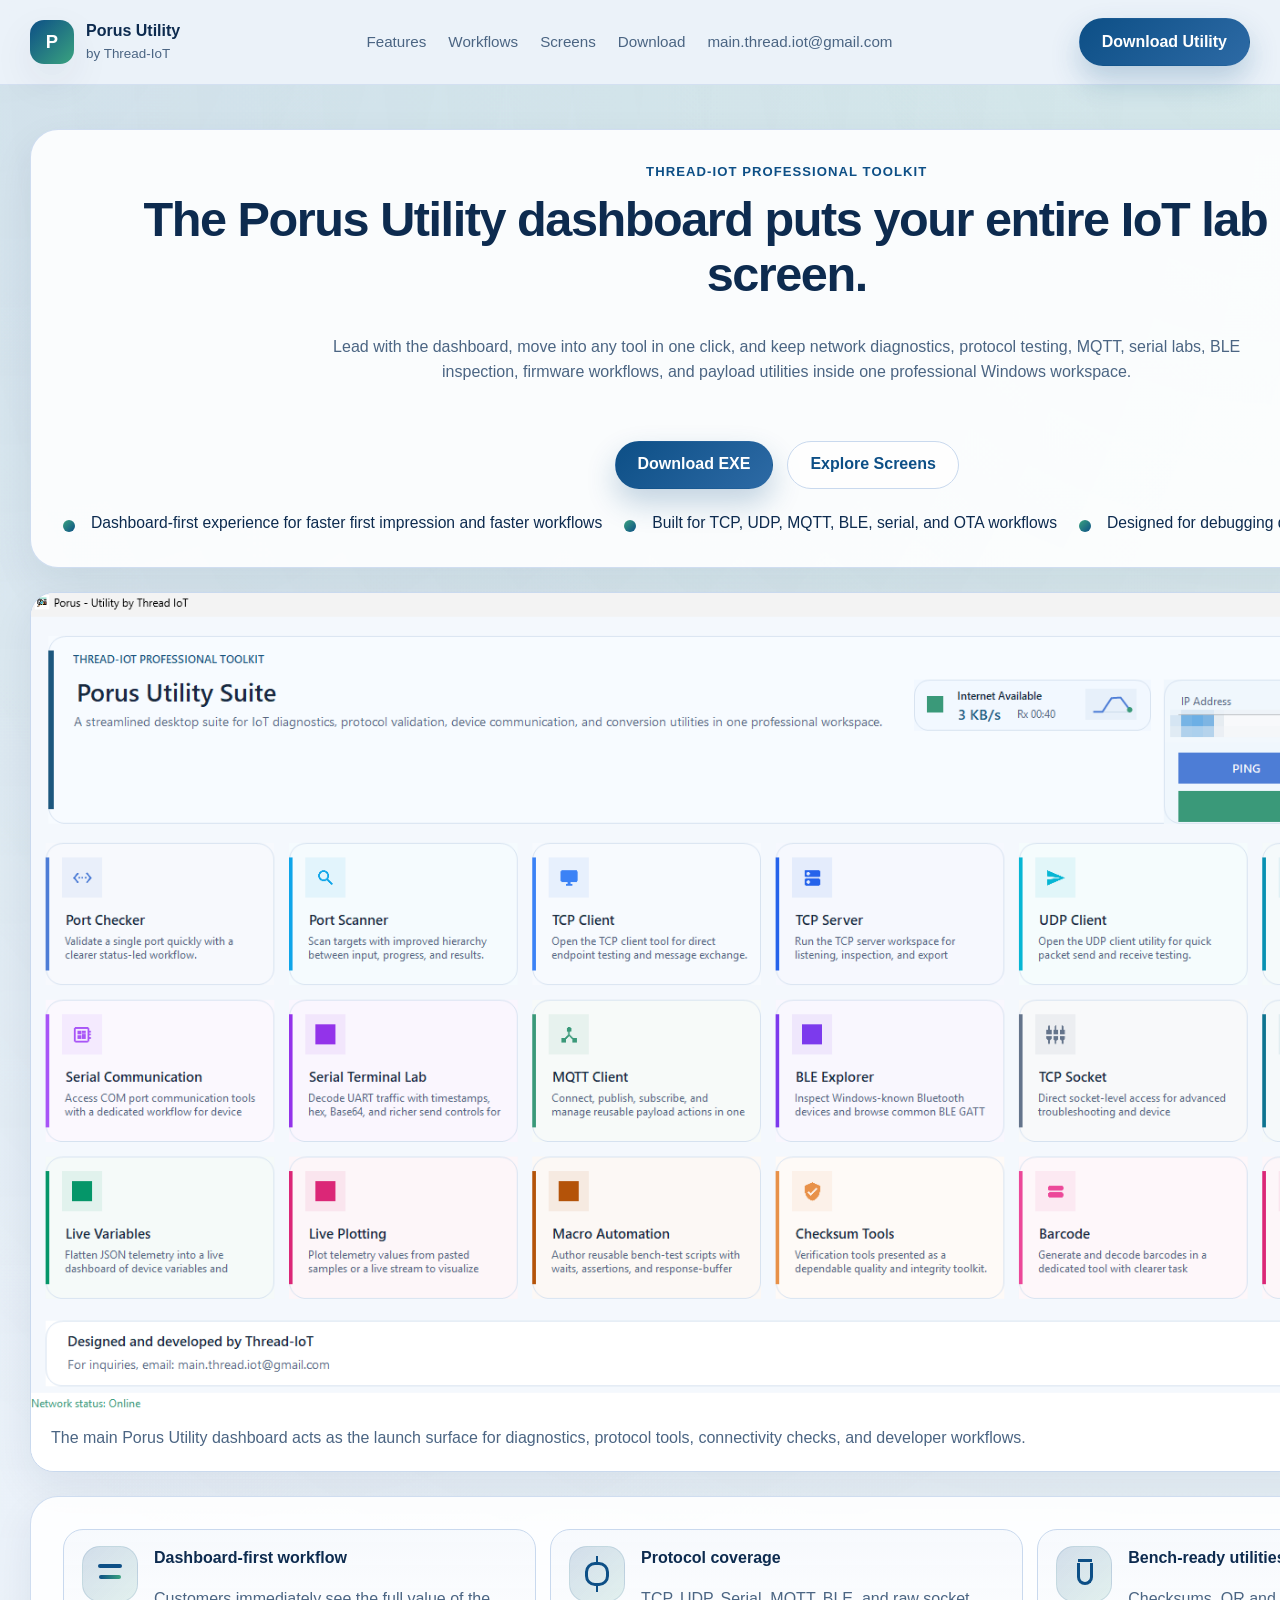
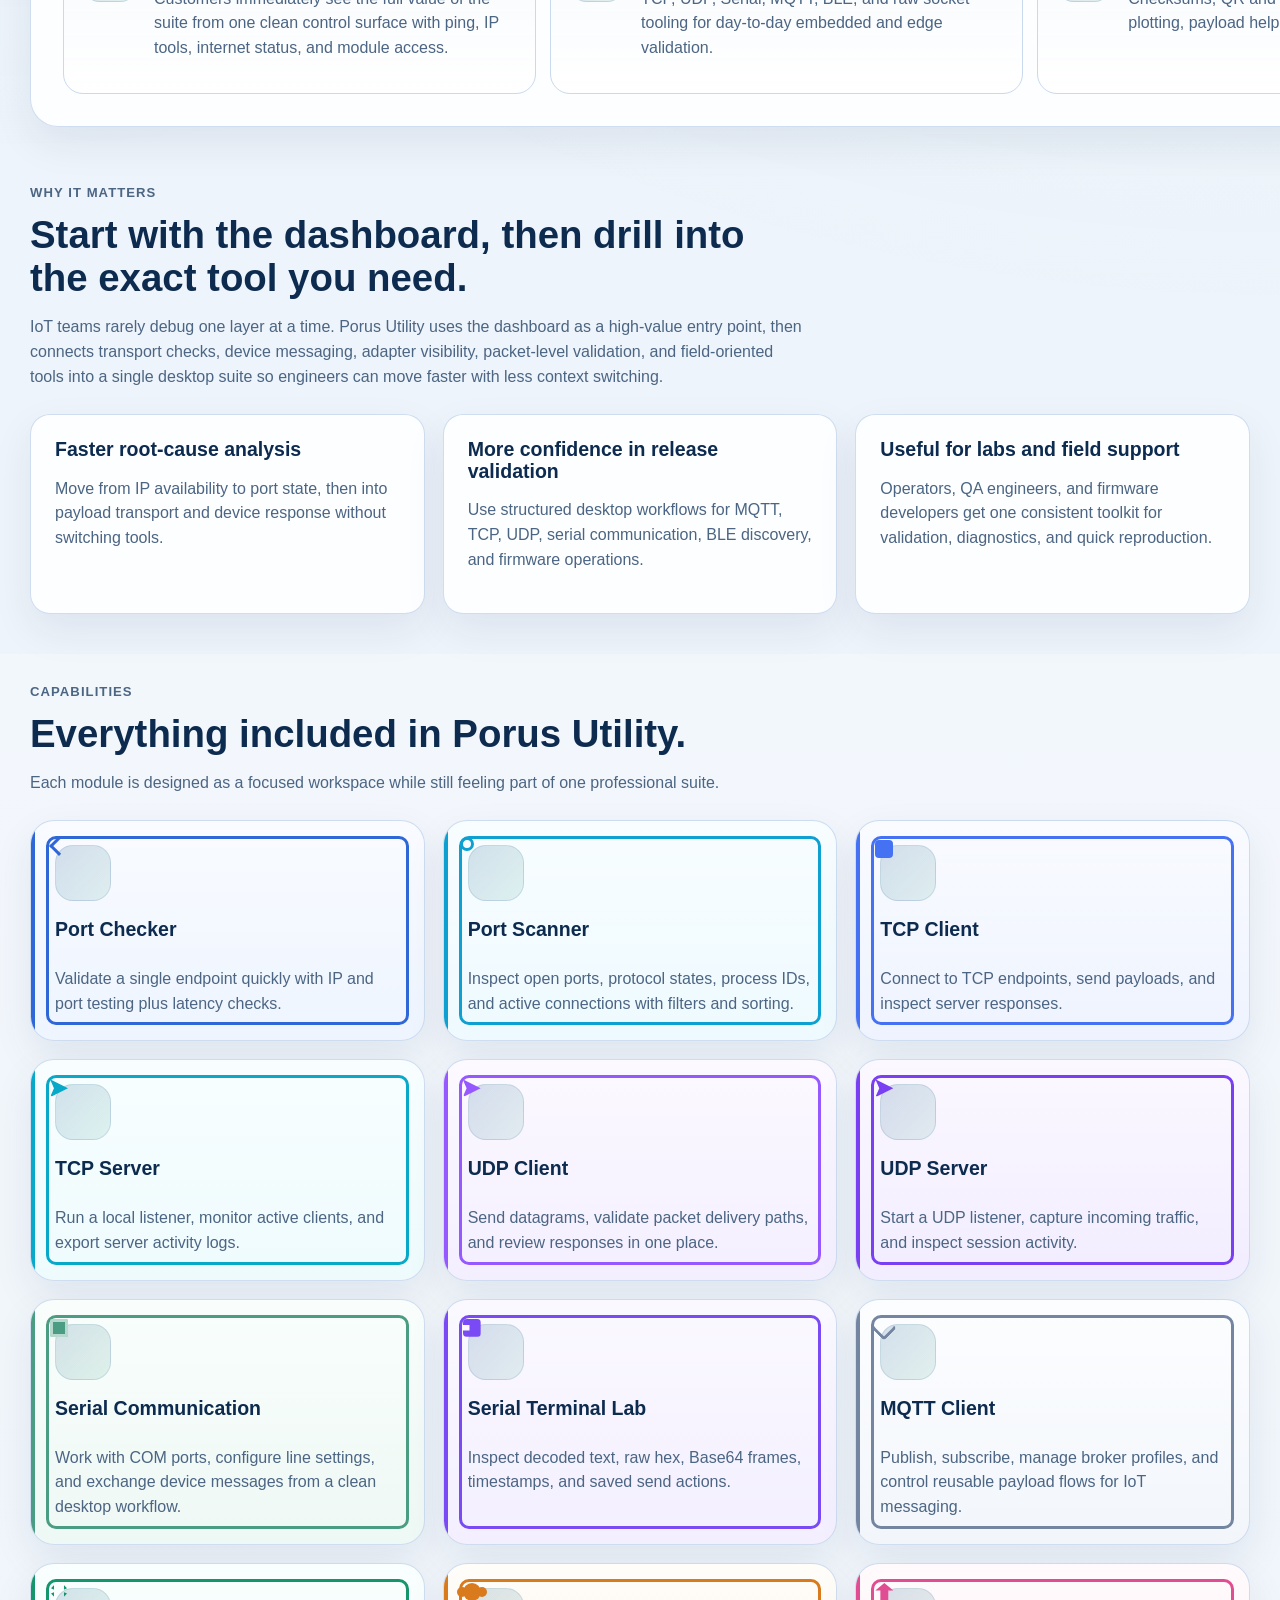
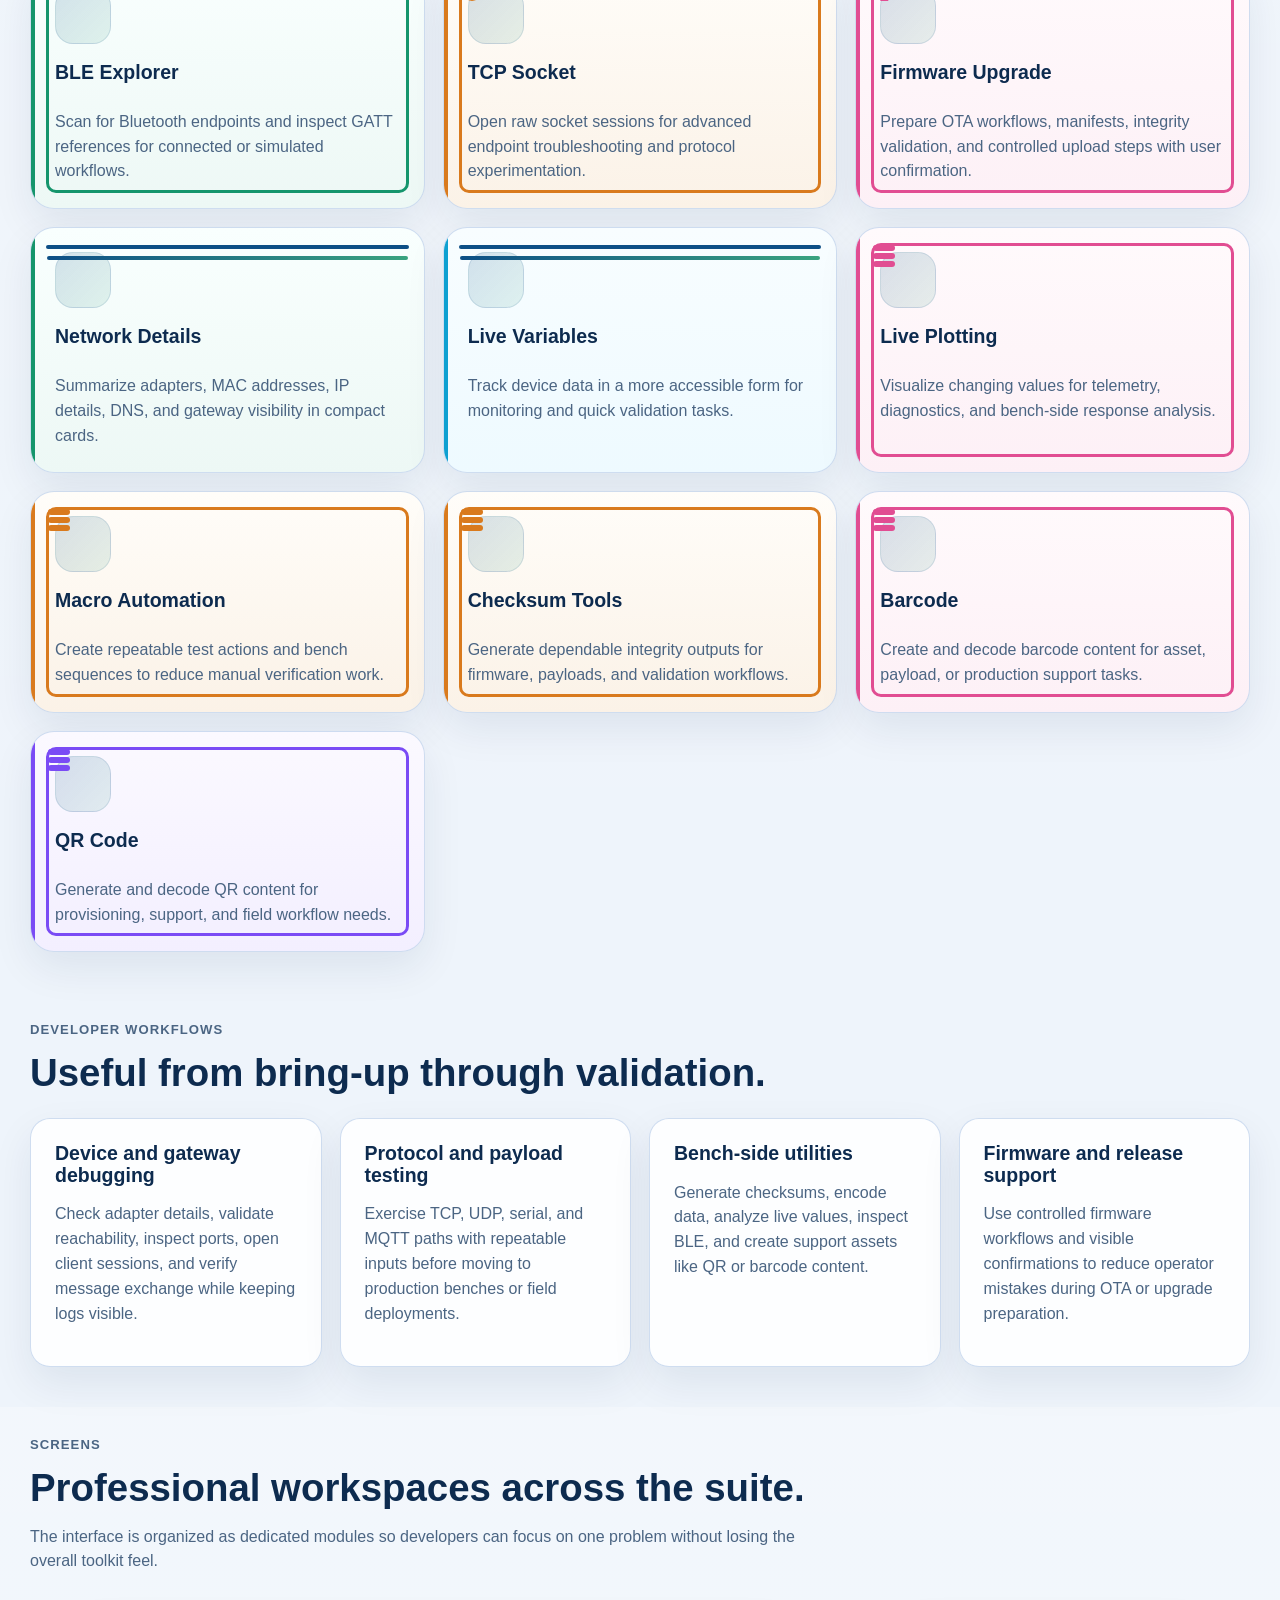
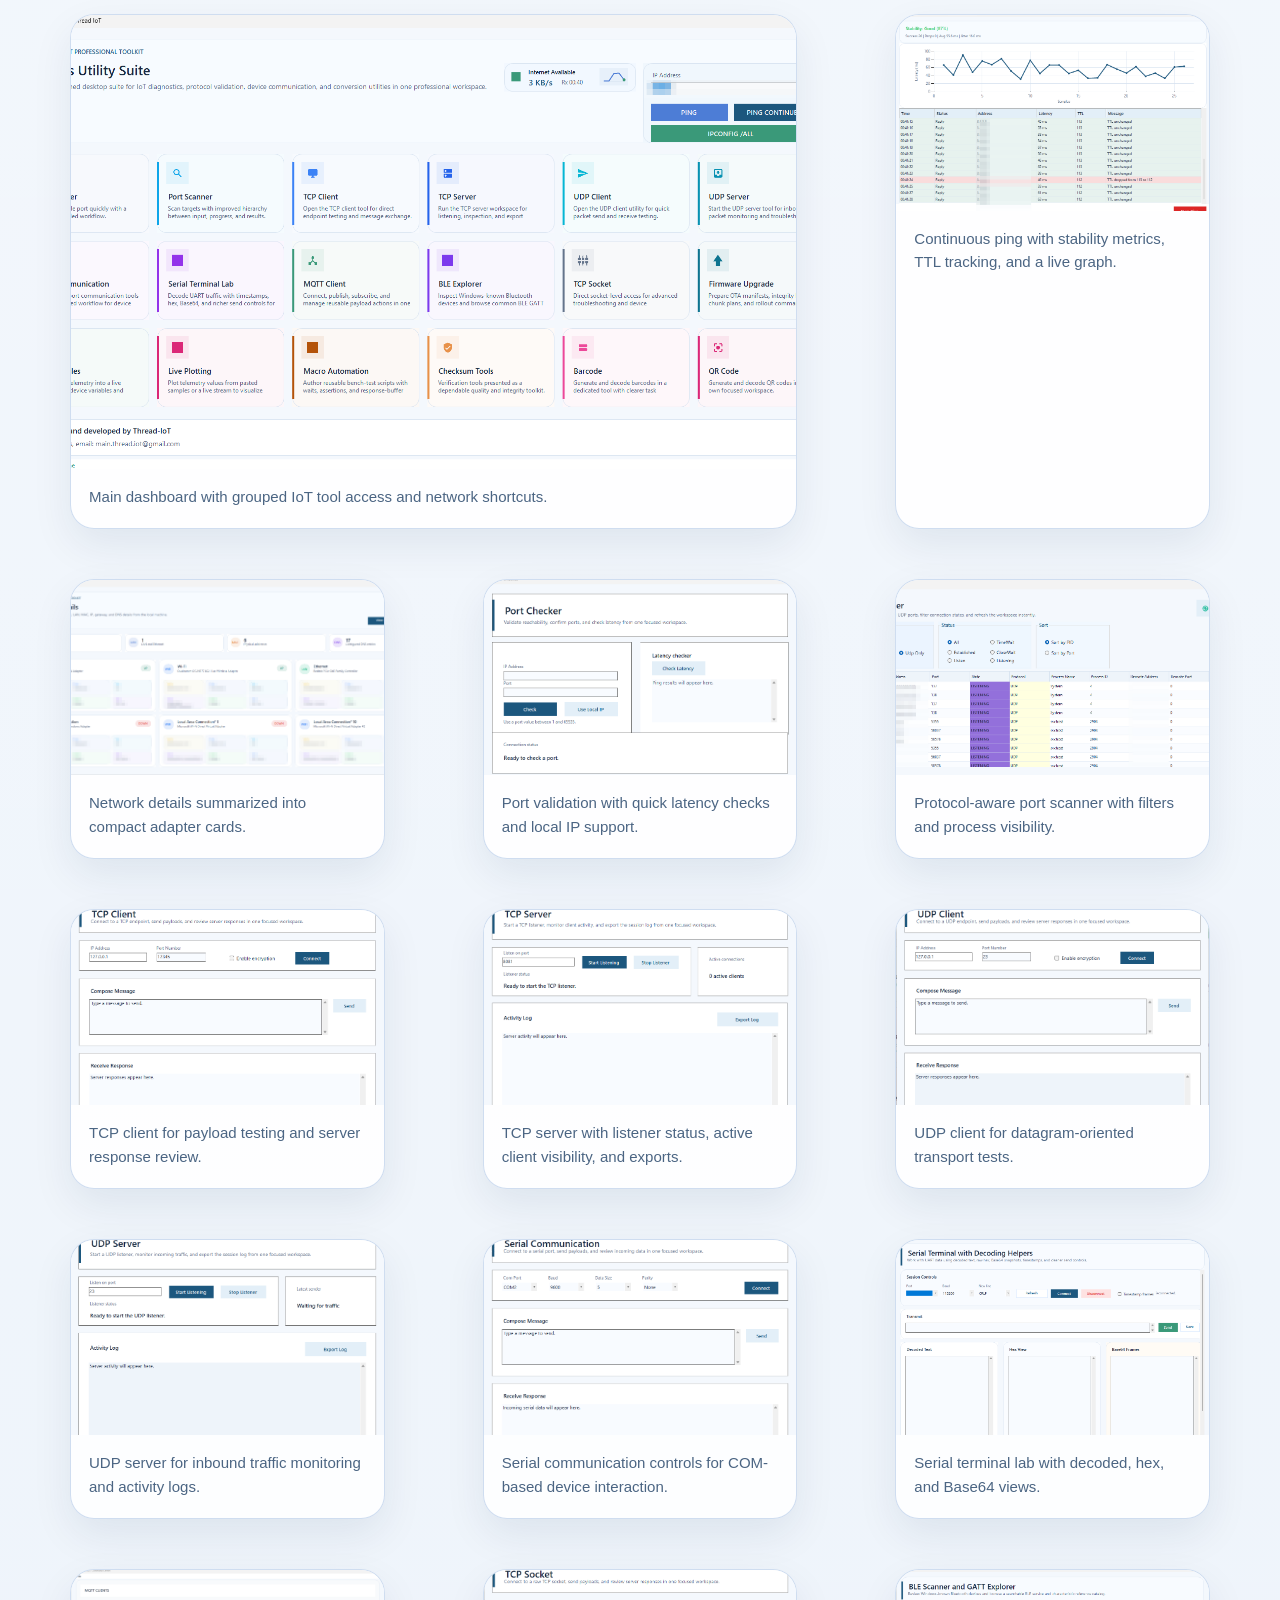
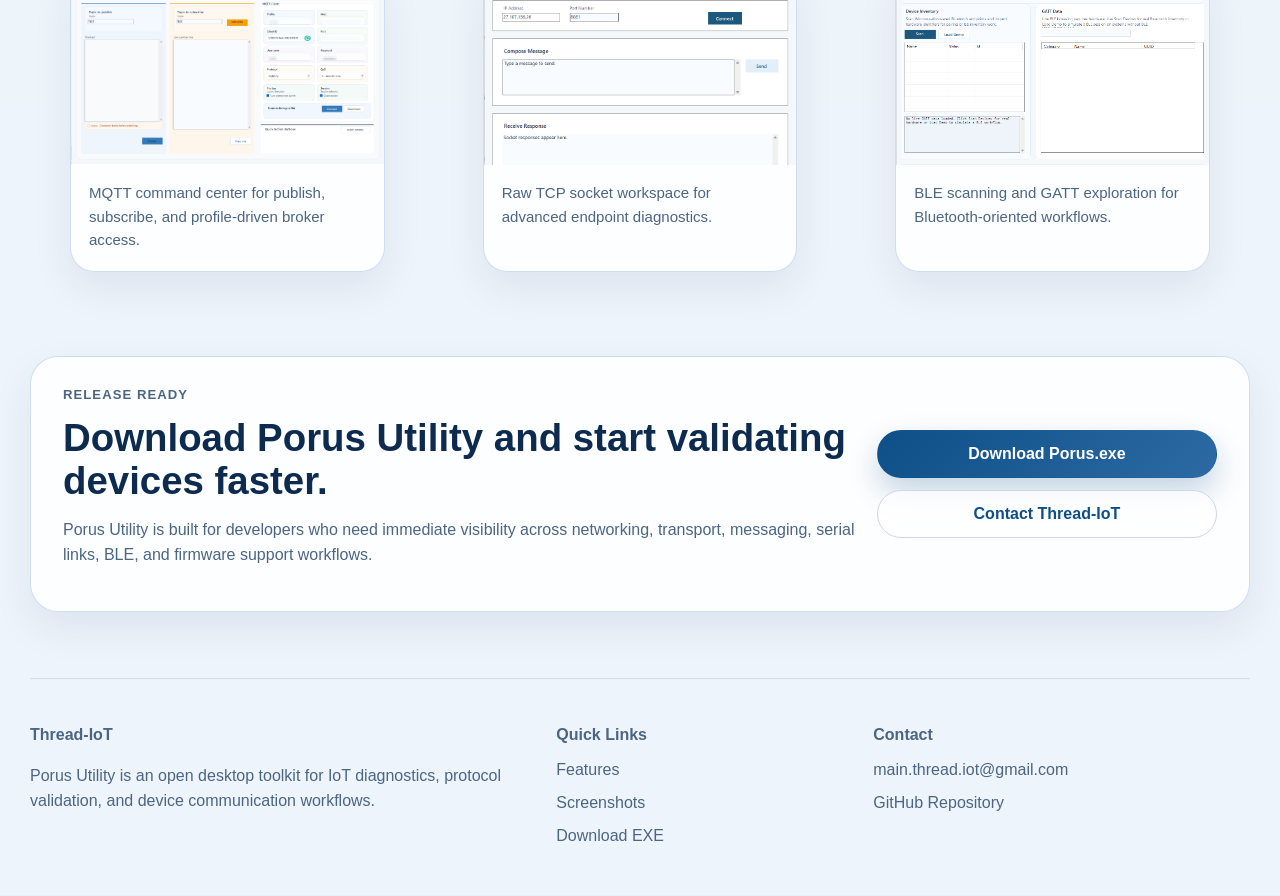
==== index.html @ e5643a2a "Add files via upload" ====
<!DOCTYPE html>
<html lang="en">
<head>
  <meta charset="utf-8">
  <meta name="viewport" content="width=device-width, initial-scale=1">
  <title>Porus Utility | Thread-IoT IoT Diagnostics and Protocol Toolkit</title>
  <meta name="description" content="Porus Utility by Thread-IoT is a Windows desktop toolkit for IoT developers with port scanning, TCP and UDP tools, MQTT workflows, BLE exploration, serial diagnostics, network analysis, firmware upgrade support, live plotting, checksum tools, barcode, and QR utilities.">
  <meta name="keywords" content="Porus Utility, Porus, Thread-IoT, IoT developer tools, MQTT client, port scanner, TCP client, UDP client, serial communication, BLE explorer, firmware upgrade utility, network diagnostics">
  <meta name="author" content="Thread-IoT">
  <meta name="robots" content="index, follow, max-image-preview:large">
  <meta name="theme-color" content="#0b2d52">
  <meta property="og:type" content="website">
  <meta property="og:title" content="Porus Utility by Thread-IoT">
  <meta property="og:description" content="A professional Windows toolkit for IoT diagnostics, protocol testing, MQTT, serial, BLE, networking, firmware workflows, and data utilities.">
  <meta property="og:url" content="https://mainthreadiot.github.io/porus/">
  <link rel="canonical" href="https://mainthreadiot.github.io/porus/">
  <meta property="og:image" content="https://mainthreadiot.github.io/porus/assets/screenshots/dashboard.png">
  <meta property="og:image:alt" content="Porus Utility dashboard screenshot">
  <meta name="twitter:card" content="summary_large_image">
  <meta name="twitter:title" content="Porus Utility by Thread-IoT">
  <meta name="twitter:description" content="One Windows utility suite for network diagnostics, port validation, serial testing, BLE, MQTT, OTA workflows, and developer tooling.">
  <meta name="twitter:image" content="https://mainthreadiot.github.io/porus/assets/screenshots/dashboard.png">
  <link rel="icon" href="./assets/favicon.svg" type="image/svg+xml">
  <link rel="manifest" href="./site.webmanifest">
  <link rel="stylesheet" href="./styles.css">
  <script type="application/ld+json">
  {
    "@context": "https://schema.org",
    "@type": "SoftwareApplication",
    "name": "Porus Utility",
    "applicationCategory": "DeveloperApplication",
    "operatingSystem": "Windows",
    "description": "Porus Utility by Thread-IoT is a desktop toolkit for IoT developers covering network diagnostics, TCP and UDP testing, MQTT workflows, BLE exploration, serial communication, firmware upgrade support, and device data utilities.",
    "creator": {
      "@type": "Organization",
      "name": "Thread-IoT",
      "url": "https://mainthreadiot.github.io/porus/"
    },
    "downloadUrl": "https://mainthreadiot.github.io/porus/downloads/Porus.exe",
    "softwareVersion": "1.0.0",
    "offers": {
      "@type": "Offer",
      "price": "0",
      "priceCurrency": "USD"
    }
  }
  </script>
</head>
<body>
  <header class="site-header">
    <div class="container nav">
      <a class="brand" href="#top" aria-label="Porus Utility home">
        <span class="brand-mark">P</span>
        <span>
          <strong>Porus Utility</strong>
          <small>by Thread-IoT</small>
        </span>
      </a>
      <nav class="nav-links" aria-label="Primary">
        <a href="#features">Features</a>
        <a href="#workflows">Workflows</a>
        <a href="#screens">Screens</a>
        <a href="#download">Download</a>
        <a href="mailto:main.thread.iot@gmail.com">main.thread.iot@gmail.com</a>
      </nav>
      <a class="button button-primary" id="download" href="./downloads/Porus.exe" download>Download Utility</a>
    </div>
  </header>

  <main id="top">
    <section class="hero">
      <div class="container hero-stack">
        <div class="hero-copy">
          <p class="eyebrow">Thread-IoT Professional Toolkit</p>
          <h1 class="hero-title-full">The Porus Utility dashboard puts your entire IoT lab on one screen.</h1>
          <div class="hero-copy-grid">
            <div class="hero-copy-main">
              <p class="hero-text">Lead with the dashboard, move into any tool in one click, and keep network diagnostics, protocol testing, MQTT, serial labs, BLE inspection, firmware workflows, and payload utilities inside one professional Windows workspace.</p>
            </div>
            <div class="hero-copy-side">
            <div class="hero-actions">
                <a class="button button-primary" href="./downloads/Porus.exe" download>Download EXE</a>
                <a class="button button-secondary" href="#screens">Explore Screens</a>
              </div>
            </div>
          </div>
          <ul class="hero-points">
            <li>Dashboard-first experience for faster first impression and faster workflows</li>
            <li>Built for TCP, UDP, MQTT, BLE, serial, and OTA workflows</li>
            <li>Designed for debugging devices, gateways, and local labs</li>
          </ul>
        </div>
        <figure class="hero-shot hero-shot-full">
          <img src="./assets/screenshots/dashboard.png" alt="Porus Utility dashboard showing IoT diagnostics cards">
          <figcaption>The main Porus Utility dashboard acts as the launch surface for diagnostics, protocol tools, connectivity checks, and developer workflows.</figcaption>
        </figure>
        <div class="hero-panel hero-metrics">
          <div class="metric-card">
            <span class="metric-icon icon-network" aria-hidden="true"></span>
            <div>
              <strong>Dashboard-first workflow</strong>
              <p>Customers immediately see the full value of the suite from one clean control surface with ping, IP tools, internet status, and module access.</p>
            </div>
          </div>
          <div class="metric-card">
            <span class="metric-icon icon-chip" aria-hidden="true"></span>
            <div>
              <strong>Protocol coverage</strong>
              <p>TCP, UDP, Serial, MQTT, BLE, and raw socket tooling for day-to-day embedded and edge validation.</p>
            </div>
          </div>
          <div class="metric-card">
            <span class="metric-icon icon-lab" aria-hidden="true"></span>
            <div>
              <strong>Bench-ready utilities</strong>
              <p>Checksums, QR and barcode generation, live plotting, payload helpers, and macro automation.</p>
            </div>
          </div>
        </div>
      </div>
    </section>

    <section class="section">
      <div class="container">
        <div class="section-heading">
          <p class="eyebrow">Why It Matters</p>
          <h2>Start with the dashboard, then drill into the exact tool you need.</h2>
          <p>IoT teams rarely debug one layer at a time. Porus Utility uses the dashboard as a high-value entry point, then connects transport checks, device messaging, adapter visibility, packet-level validation, and field-oriented tools into a single desktop suite so engineers can move faster with less context switching.</p>
        </div>
        <div class="value-grid">
          <article class="value-card">
            <h3>Faster root-cause analysis</h3>
            <p>Move from IP availability to port state, then into payload transport and device response without switching tools.</p>
          </article>
          <article class="value-card">
            <h3>More confidence in release validation</h3>
            <p>Use structured desktop workflows for MQTT, TCP, UDP, serial communication, BLE discovery, and firmware operations.</p>
          </article>
          <article class="value-card">
            <h3>Useful for labs and field support</h3>
            <p>Operators, QA engineers, and firmware developers get one consistent toolkit for validation, diagnostics, and quick reproduction.</p>
          </article>
        </div>
      </div>
    </section>

    <section class="section section-tinted" id="features">
      <div class="container">
        <div class="section-heading">
          <p class="eyebrow">Capabilities</p>
          <h2>Everything included in Porus Utility.</h2>
          <p>Each module is designed as a focused workspace while still feeling part of one professional suite.</p>
        </div>
        <div class="feature-grid">
          <article class="feature-card accent-blue">
            <span class="feature-icon icon-port"></span>
            <h3>Port Checker</h3>
            <p>Validate a single endpoint quickly with IP and port testing plus latency checks.</p>
          </article>
          <article class="feature-card accent-cyan">
            <span class="feature-icon icon-search"></span>
            <h3>Port Scanner</h3>
            <p>Inspect open ports, protocol states, process IDs, and active connections with filters and sorting.</p>
          </article>
          <article class="feature-card accent-indigo">
            <span class="feature-icon icon-tcp"></span>
            <h3>TCP Client</h3>
            <p>Connect to TCP endpoints, send payloads, and inspect server responses.</p>
          </article>
          <article class="feature-card accent-teal">
            <span class="feature-icon icon-udp"></span>
            <h3>TCP Server</h3>
            <p>Run a local listener, monitor active clients, and export server activity logs.</p>
          </article>
          <article class="feature-card accent-violet">
            <span class="feature-icon icon-udp"></span>
            <h3>UDP Client</h3>
            <p>Send datagrams, validate packet delivery paths, and review responses in one place.</p>
          </article>
          <article class="feature-card accent-purple">
            <span class="feature-icon icon-udp"></span>
            <h3>UDP Server</h3>
            <p>Start a UDP listener, capture incoming traffic, and inspect session activity.</p>
          </article>
          <article class="feature-card accent-green">
            <span class="feature-icon icon-serial"></span>
            <h3>Serial Communication</h3>
            <p>Work with COM ports, configure line settings, and exchange device messages from a clean desktop workflow.</p>
          </article>
          <article class="feature-card accent-lilac">
            <span class="feature-icon icon-terminal"></span>
            <h3>Serial Terminal Lab</h3>
            <p>Inspect decoded text, raw hex, Base64 frames, timestamps, and saved send actions.</p>
          </article>
          <article class="feature-card accent-slate">
            <span class="feature-icon icon-mqtt"></span>
            <h3>MQTT Client</h3>
            <p>Publish, subscribe, manage broker profiles, and control reusable payload flows for IoT messaging.</p>
          </article>
          <article class="feature-card accent-ocean">
            <span class="feature-icon icon-ble"></span>
            <h3>BLE Explorer</h3>
            <p>Scan for Bluetooth endpoints and inspect GATT references for connected or simulated workflows.</p>
          </article>
          <article class="feature-card accent-amber">
            <span class="feature-icon icon-socket"></span>
            <h3>TCP Socket</h3>
            <p>Open raw socket sessions for advanced endpoint troubleshooting and protocol experimentation.</p>
          </article>
          <article class="feature-card accent-rose">
            <span class="feature-icon icon-firmware"></span>
            <h3>Firmware Upgrade</h3>
            <p>Prepare OTA workflows, manifests, integrity validation, and controlled upload steps with user confirmation.</p>
          </article>
          <article class="feature-card accent-ocean">
            <span class="feature-icon icon-network"></span>
            <h3>Network Details</h3>
            <p>Summarize adapters, MAC addresses, IP details, DNS, and gateway visibility in compact cards.</p>
          </article>
          <article class="feature-card accent-cyan">
            <span class="feature-icon icon-network"></span>
            <h3>Live Variables</h3>
            <p>Track device data in a more accessible form for monitoring and quick validation tasks.</p>
          </article>
          <article class="feature-card accent-rose">
            <span class="feature-icon icon-tools"></span>
            <h3>Live Plotting</h3>
            <p>Visualize changing values for telemetry, diagnostics, and bench-side response analysis.</p>
          </article>
          <article class="feature-card accent-amber">
            <span class="feature-icon icon-tools"></span>
            <h3>Macro Automation</h3>
            <p>Create repeatable test actions and bench sequences to reduce manual verification work.</p>
          </article>
          <article class="feature-card accent-amber">
            <span class="feature-icon icon-tools"></span>
            <h3>Checksum Tools</h3>
            <p>Generate dependable integrity outputs for firmware, payloads, and validation workflows.</p>
          </article>
          <article class="feature-card accent-rose">
            <span class="feature-icon icon-tools"></span>
            <h3>Barcode</h3>
            <p>Create and decode barcode content for asset, payload, or production support tasks.</p>
          </article>
          <article class="feature-card accent-lilac">
            <span class="feature-icon icon-tools"></span>
            <h3>QR Code</h3>
            <p>Generate and decode QR content for provisioning, support, and field workflow needs.</p>
          </article>
        </div>
      </div>
    </section>

    <section class="section" id="workflows">
      <div class="container">
        <div class="section-heading">
          <p class="eyebrow">Developer Workflows</p>
          <h2>Useful from bring-up through validation.</h2>
        </div>
        <div class="workflow-grid">
          <article class="workflow-card">
            <h3>Device and gateway debugging</h3>
            <p>Check adapter details, validate reachability, inspect ports, open client sessions, and verify message exchange while keeping logs visible.</p>
          </article>
          <article class="workflow-card">
            <h3>Protocol and payload testing</h3>
            <p>Exercise TCP, UDP, serial, and MQTT paths with repeatable inputs before moving to production benches or field deployments.</p>
          </article>
          <article class="workflow-card">
            <h3>Bench-side utilities</h3>
            <p>Generate checksums, encode data, analyze live values, inspect BLE, and create support assets like QR or barcode content.</p>
          </article>
          <article class="workflow-card">
            <h3>Firmware and release support</h3>
            <p>Use controlled firmware workflows and visible confirmations to reduce operator mistakes during OTA or upgrade preparation.</p>
          </article>
        </div>
      </div>
    </section>

    <section class="section section-tinted" id="screens">
      <div class="container">
        <div class="section-heading">
          <p class="eyebrow">Screens</p>
          <h2>Professional workspaces across the suite.</h2>
          <p>The interface is organized as dedicated modules so developers can focus on one problem without losing the overall toolkit feel.</p>
        </div>
        <div class="gallery-grid">
          <figure class="gallery-card gallery-card-wide">
            <img src="./assets/screenshots/dashboard.png" alt="Porus Utility main dashboard">
            <figcaption>Main dashboard with grouped IoT tool access and network shortcuts.</figcaption>
          </figure>
          <figure class="gallery-card">
            <img src="./assets/screenshots/continuous-ping.png" alt="Continuous ping window with stability graph">
            <figcaption>Continuous ping with stability metrics, TTL tracking, and a live graph.</figcaption>
          </figure>
          <figure class="gallery-card">
            <img src="./assets/screenshots/network-details.png" alt="Network details cards with adapter info">
            <figcaption>Network details summarized into compact adapter cards.</figcaption>
          </figure>
          <figure class="gallery-card">
            <img src="./assets/screenshots/port-checker.png" alt="Port checker view">
            <figcaption>Port validation with quick latency checks and local IP support.</figcaption>
          </figure>
          <figure class="gallery-card">
            <img src="./assets/screenshots/port-scanner.png" alt="Port scanner list and filters">
            <figcaption>Protocol-aware port scanner with filters and process visibility.</figcaption>
          </figure>
          <figure class="gallery-card">
            <img src="./assets/screenshots/tcp-client.png" alt="TCP client workspace">
            <figcaption>TCP client for payload testing and server response review.</figcaption>
          </figure>
          <figure class="gallery-card">
            <img src="./assets/screenshots/tcp-server.png" alt="TCP server workspace">
            <figcaption>TCP server with listener status, active client visibility, and exports.</figcaption>
          </figure>
          <figure class="gallery-card">
            <img src="./assets/screenshots/udp-client.png" alt="UDP client workspace">
            <figcaption>UDP client for datagram-oriented transport tests.</figcaption>
          </figure>
          <figure class="gallery-card">
            <img src="./assets/screenshots/udp-server.png" alt="UDP server workspace">
            <figcaption>UDP server for inbound traffic monitoring and activity logs.</figcaption>
          </figure>
          <figure class="gallery-card">
            <img src="./assets/screenshots/serial-communication.png" alt="Serial communication workspace">
            <figcaption>Serial communication controls for COM-based device interaction.</figcaption>
          </figure>
          <figure class="gallery-card">
            <img src="./assets/screenshots/serial-terminal-lab.png" alt="Serial terminal lab">
            <figcaption>Serial terminal lab with decoded, hex, and Base64 views.</figcaption>
          </figure>
          <figure class="gallery-card">
            <img src="./assets/screenshots/mqtt-client.png" alt="MQTT client workspace">
            <figcaption>MQTT command center for publish, subscribe, and profile-driven broker access.</figcaption>
          </figure>
          <figure class="gallery-card">
            <img src="./assets/screenshots/tcp-socket.png" alt="TCP socket workspace">
            <figcaption>Raw TCP socket workspace for advanced endpoint diagnostics.</figcaption>
          </figure>
          <figure class="gallery-card">
            <img src="./assets/screenshots/ble-explorer.png" alt="BLE scanner and GATT explorer">
            <figcaption>BLE scanning and GATT exploration for Bluetooth-oriented workflows.</figcaption>
          </figure>
        </div>
      </div>
    </section>

    <section class="section">
      <div class="container cta-panel">
        <div>
          <p class="eyebrow">Release Ready</p>
          <h2>Download Porus Utility and start validating devices faster.</h2>
          <p>Porus Utility is built for developers who need immediate visibility across networking, transport, messaging, serial links, BLE, and firmware support workflows.</p>
        </div>
        <div class="cta-actions">
          <a class="button button-primary" href="./downloads/Porus.exe" download>Download Porus.exe</a>
          <a class="button button-secondary" href="mailto:main.thread.iot@gmail.com">Contact Thread-IoT</a>
        </div>
      </div>
    </section>
  </main>

  <footer class="site-footer">
    <div class="container footer-grid">
      <div>
        <p class="footer-brand">Thread-IoT</p>
        <p>Porus Utility is an open desktop toolkit for IoT diagnostics, protocol validation, and device communication workflows.</p>
      </div>
      <div>
        <p class="footer-title">Quick Links</p>
        <a href="#features">Features</a>
        <a href="#screens">Screenshots</a>
        <a href="./downloads/Porus.exe" download>Download EXE</a>
      </div>
      <div>
        <p class="footer-title">Contact</p>
        <a href="mailto:main.thread.iot@gmail.com">main.thread.iot@gmail.com</a>
        <a href="https://github.com/mainthreadiot/porus">GitHub Repository</a>
      </div>
    </div>
  </footer>
</body>
</html>
---- styles.css ----
:root {
  --bg: #eef4fb;
  --panel: #ffffff;
  --panel-soft: #f6f9fd;
  --line: #c9d9ee;
  --text: #0d2b4f;
  --muted: #4b6583;
  --primary: #0d4f86;
  --primary-dark: #0a3a63;
  --accent: #3aa37f;
  --shadow: 0 16px 40px rgba(13, 43, 79, 0.08);
  --radius-lg: 28px;
  --radius-md: 20px;
  --radius-sm: 14px;
  --container: 1220px;
}

* {
  box-sizing: border-box;
}

html {
  scroll-behavior: smooth;
}

body {
  margin: 0;
  font-family: "Segoe UI", "Trebuchet MS", Arial, sans-serif;
  color: var(--text);
  background:
    radial-gradient(circle at top right, rgba(58, 163, 127, 0.12), transparent 26%),
    radial-gradient(circle at top left, rgba(13, 79, 134, 0.10), transparent 24%),
    var(--bg);
  line-height: 1.55;
}

img {
  display: block;
  max-width: 100%;
}

a {
  color: inherit;
  text-decoration: none;
}

.container {
  width: min(calc(100% - 40px), var(--container));
  margin: 0 auto;
}

.site-header {
  position: sticky;
  top: 0;
  z-index: 20;
  backdrop-filter: blur(14px);
  background: rgba(238, 244, 251, 0.88);
  border-bottom: 1px solid rgba(201, 217, 238, 0.7);
}

.nav {
  display: flex;
  align-items: center;
  justify-content: space-between;
  gap: 20px;
  padding: 18px 0;
}

.brand {
  display: inline-flex;
  align-items: center;
  gap: 12px;
}

.brand strong,
.brand small {
  display: block;
}

.brand small {
  color: var(--muted);
  font-size: 0.84rem;
}

.brand-mark {
  width: 44px;
  height: 44px;
  display: grid;
  place-items: center;
  border-radius: 14px;
  color: #fff;
  font-size: 1.15rem;
  font-weight: 700;
  background: linear-gradient(135deg, #0d4f86, #3aa37f);
  box-shadow: var(--shadow);
}

.nav-links {
  display: flex;
  align-items: center;
  gap: 22px;
  color: var(--muted);
  font-size: 0.95rem;
}

.nav-links a:hover,
.nav-links a:focus-visible,
.site-footer a:hover,
.site-footer a:focus-visible {
  color: var(--primary);
}

.button {
  display: inline-flex;
  align-items: center;
  justify-content: center;
  min-height: 48px;
  padding: 0 22px;
  border-radius: 999px;
  border: 1px solid transparent;
  font-weight: 700;
  transition: transform 0.2s ease, box-shadow 0.2s ease, background 0.2s ease;
}

.button:hover,
.button:focus-visible {
  transform: translateY(-1px);
}

.button-primary {
  color: #fff;
  background: linear-gradient(135deg, var(--primary), #2d6aa5);
  box-shadow: 0 14px 30px rgba(13, 79, 134, 0.24);
}

.button-secondary {
  color: var(--primary);
  background: rgba(255, 255, 255, 0.76);
  border-color: var(--line);
}

.hero {
  padding: 44px 0 28px;
}

.hero-stack {
  display: grid;
  gap: 24px;
  max-width: 1500px;
  margin: 0 auto;
  justify-items: center;
}

.hero-stack > * {
  width: 100%;
}

.hero-copy,
.hero-panel,
.cta-panel,
.value-card,
.workflow-card,
.feature-card,
.gallery-card {
  background: rgba(255, 255, 255, 0.88);
  border: 1px solid rgba(201, 217, 238, 0.88);
  box-shadow: var(--shadow);
}

.hero-copy,
.hero-panel {
  border-radius: var(--radius-lg);
  padding: 32px;
}

.hero-copy-grid {
  display: grid;
  grid-template-columns: 1fr;
  gap: 18px;
  justify-items: center;
}

.hero-copy-main,
.hero-copy-side {
  min-width: 0;
}

.hero-title-full {
  max-width: none;
  margin-bottom: 18px;
}

.hero-copy {
  text-align: center;
}

.hero-copy .eyebrow,
.hero-copy .hero-title-full,
.hero-copy .hero-text {
  margin-left: auto;
  margin-right: auto;
}

.hero-copy .hero-text {
  max-width: 980px;
}

.hero-copy-side {
  display: flex;
  justify-content: center;
  width: 100%;
}

.eyebrow {
  margin: 0 0 10px;
  color: var(--primary);
  font-size: 0.82rem;
  font-weight: 800;
  letter-spacing: 0.08em;
  text-transform: uppercase;
}

h1,
h2,
h3 {
  margin: 0;
  line-height: 1.12;
}

h1 {
  font-size: clamp(2rem, 3.8vw, 3.15rem);
  max-width: 10.5ch;
  letter-spacing: -0.03em;
}

h2 {
  font-size: clamp(1.8rem, 3vw, 2.8rem);
  margin-bottom: 14px;
}

h3 {
  font-size: 1.22rem;
  margin-bottom: 10px;
}

.hero-text,
.section-heading p,
.feature-card p,
.workflow-card p,
.value-card p,
.metric-card p,
.cta-panel p,
.site-footer p,
.site-footer a,
figcaption {
  color: var(--muted);
}

.hero-actions {
  display: flex;
  flex-wrap: wrap;
  gap: 14px;
  margin: 22px 0 0;
  justify-content: center;
}

.hero-points {
  margin: 22px 0 0;
  padding: 0;
  list-style: none;
  display: flex;
  flex-wrap: nowrap;
  gap: 10px 22px;
  align-items: center;
  justify-content: center;
  overflow-x: auto;
  width: 100%;
}

.hero-points li {
  position: relative;
  padding-left: 28px;
  color: var(--text);
  max-width: none;
  white-space: nowrap;
  flex: 0 0 auto;
  font-size: 0.98rem;
}

.hero-points li::before {
  content: "";
  position: absolute;
  left: 0;
  top: 9px;
  width: 12px;
  height: 12px;
  border-radius: 50%;
  background: linear-gradient(135deg, #3aa37f, #0d4f86);
}

.hero-panel {
  display: grid;
  gap: 14px;
}

.hero-metrics {
  grid-template-columns: repeat(3, minmax(0, 1fr));
}

.metric-card {
  display: grid;
  grid-template-columns: 56px 1fr;
  gap: 16px;
  align-items: start;
  padding: 16px 18px;
  border-radius: var(--radius-md);
  background: linear-gradient(180deg, rgba(246, 249, 253, 0.92), rgba(255, 255, 255, 0.95));
  border: 1px solid var(--line);
}

.metric-card strong {
  display: block;
  margin-bottom: 4px;
}

.metric-icon,
.feature-icon {
  width: 56px;
  height: 56px;
  display: block;
  flex: 0 0 auto;
  border-radius: 18px;
  background: linear-gradient(135deg, rgba(13, 79, 134, 0.16), rgba(58, 163, 127, 0.12));
  border: 1px solid rgba(13, 79, 134, 0.12);
  position: relative;
  overflow: hidden;
  isolation: isolate;
}

.metric-icon::before,
.metric-icon::after,
.feature-icon::before,
.feature-icon::after {
  content: "";
  position: absolute;
  box-sizing: border-box;
  pointer-events: none;
}

.hero-shot {
  overflow: hidden;
  margin: 8px 0 0;
  border-radius: 24px;
  border: 1px solid var(--line);
  background: #fff;
}

.hero-shot-full {
  margin: 0;
  box-shadow: var(--shadow);
}

.hero-shot img {
  width: 100%;
  height: auto;
}

.hero-shot figcaption {
  padding: 16px 20px 20px;
  background: rgba(255, 255, 255, 0.94);
}

.section {
  padding: 28px 0 40px;
}

.section-tinted {
  background: linear-gradient(180deg, rgba(255, 255, 255, 0.28), rgba(255, 255, 255, 0));
}

.section-heading {
  max-width: 780px;
  margin-bottom: 24px;
}

.value-grid,
.workflow-grid {
  display: grid;
  grid-template-columns: repeat(3, minmax(0, 1fr));
  gap: 18px;
}

.workflow-grid {
  grid-template-columns: repeat(4, minmax(0, 1fr));
}

.value-card,
.workflow-card {
  padding: 24px;
  border-radius: var(--radius-md);
}

.feature-grid {
  display: grid;
  grid-template-columns: repeat(3, minmax(0, 1fr));
  gap: 18px;
}

.feature-card {
  position: relative;
  display: flex;
  flex-direction: column;
  align-items: flex-start;
  min-height: 220px;
  padding: 24px;
  border-radius: 24px;
  overflow: hidden;
}

.feature-card .feature-icon {
  position: static;
  align-self: flex-start;
  margin-bottom: 18px;
}

.feature-card h3 {
  width: 100%;
}

.feature-card::before {
  content: "";
  position: absolute;
  inset: 0 auto 0 0;
  width: 4px;
  background: var(--accent-line, var(--primary));
}

.feature-card p {
  margin-bottom: 0;
}

.accent-blue { --accent-line: #2f67d7; background: linear-gradient(180deg, #f9fbff, #eef5ff); }
.accent-cyan { --accent-line: #0ea0d1; background: linear-gradient(180deg, #f8fdff, #eefaff); }
.accent-indigo { --accent-line: #4472f3; background: linear-gradient(180deg, #f9fbff, #eef3ff); }
.accent-teal { --accent-line: #08a8c8; background: linear-gradient(180deg, #f8feff, #eefbfd); }
.accent-violet { --accent-line: #9658ff; background: linear-gradient(180deg, #fcf9ff, #f4efff); }
.accent-purple { --accent-line: #7a3ff2; background: linear-gradient(180deg, #fbf8ff, #f2edff); }
.accent-green { --accent-line: #4a9d82; background: linear-gradient(180deg, #f9fefc, #eef8f4); }
.accent-lilac { --accent-line: #7a4bf5; background: linear-gradient(180deg, #fbf9ff, #f3efff); }
.accent-slate { --accent-line: #7385a0; background: linear-gradient(180deg, #fcfdff, #f2f6fb); }
.accent-ocean { --accent-line: #15956c; background: linear-gradient(180deg, #f9fffe, #edf8f5); }
.accent-amber { --accent-line: #d97a1d; background: linear-gradient(180deg, #fffdf9, #fbf2e7); }
.accent-rose { --accent-line: #e14d92; background: linear-gradient(180deg, #fffafc, #fdf0f6); }

.gallery-grid {
  display: grid;
  grid-template-columns: repeat(3, minmax(0, 1fr));
  gap: 18px;
}

.gallery-card {
  overflow: hidden;
  border-radius: 24px;
}

.gallery-card img {
  width: 100%;
  aspect-ratio: 16 / 10;
  object-fit: cover;
  background: #fff;
}

.gallery-card figcaption {
  padding: 16px 18px 20px;
  font-size: 0.94rem;
}

.gallery-card-wide {
  grid-column: span 2;
}

.cta-panel {
  display: grid;
  grid-template-columns: 1.4fr 0.6fr;
  gap: 20px;
  align-items: center;
  padding: 28px 32px;
  border-radius: var(--radius-lg);
}

.cta-actions {
  display: grid;
  gap: 12px;
}

.site-footer {
  padding: 26px 0 40px;
}

.footer-grid {
  display: grid;
  grid-template-columns: 1.2fr 0.7fr 0.9fr;
  gap: 24px;
  padding: 28px 0 0;
  border-top: 1px solid rgba(201, 217, 238, 0.8);
}

.footer-brand,
.footer-title {
  color: var(--text);
  font-weight: 800;
  margin-bottom: 10px;
}

.site-footer a {
  display: block;
  margin-bottom: 8px;
}

.icon-network::before {
  inset: 17px 15px auto;
  height: 4px;
  background: var(--primary);
  border-radius: 999px;
}

.icon-network::after {
  inset: 28px 16px auto 16px;
  height: 4px;
  background: linear-gradient(90deg, var(--primary), var(--accent));
  border-radius: 999px;
}

.icon-chip::before {
  inset: 15px;
  border: 3px solid var(--primary);
  border-radius: 10px;
}

.icon-chip::after {
  inset: 9px auto 9px 50%;
  width: 2px;
  transform: translateX(-50%);
  background:
    linear-gradient(var(--primary), var(--primary)) left 0 top 0 / 2px 6px no-repeat,
    linear-gradient(var(--primary), var(--primary)) left 0 bottom 0 / 2px 6px no-repeat;
}

.icon-lab::before {
  left: 20px;
  top: 16px;
  width: 16px;
  height: 22px;
  border: 3px solid var(--primary);
  border-bottom-left-radius: 10px;
  border-bottom-right-radius: 10px;
  border-top: 0;
}

.icon-lab::after {
  left: 21px;
  top: 12px;
  width: 14px;
  height: 3px;
  background: var(--primary);
}

.icon-port::before,
.icon-search::before,
.icon-tcp::before,
.icon-udp::before,
.icon-serial::before,
.icon-terminal::before,
.icon-mqtt::before,
.icon-ble::before,
.icon-socket::before,
.icon-firmware::before,
.icon-tools::before {
  inset: 15px;
  border-radius: 10px;
  border: 3px solid var(--accent-line, var(--primary));
}

.icon-port::after {
  left: 21px;
  top: 18px;
  width: 14px;
  height: 14px;
  border-left: 3px solid var(--accent-line, var(--primary));
  border-bottom: 3px solid var(--accent-line, var(--primary));
  transform: rotate(45deg);
}

.icon-search::after {
  width: 14px;
  height: 14px;
  border: 3px solid var(--accent-line, var(--primary));
  border-radius: 50%;
  left: 16px;
  top: 16px;
  box-shadow: 12px 12px 0 -9px var(--accent-line, var(--primary));
}

.icon-tcp::after,
.icon-udp::after,
.icon-serial::after,
.icon-terminal::after,
.icon-mqtt::after,
.icon-ble::after,
.icon-socket::after,
.icon-firmware::after,
.icon-tools::after {
  left: 19px;
  top: 19px;
  width: 18px;
  height: 18px;
  background: var(--accent-line, var(--primary));
  border-radius: 4px;
}

.icon-udp::after {
  clip-path: polygon(0 0, 100% 50%, 0 100%, 22% 50%);
}

.icon-serial::after {
  border-radius: 2px;
  box-shadow: inset 0 0 0 3px rgba(255, 255, 255, 0.6);
}

.icon-terminal::after {
  clip-path: polygon(0 0, 100% 0, 100% 100%, 0 100%, 0 65%, 38% 65%, 38% 35%, 0 35%);
}

.icon-mqtt::after {
  background: transparent;
  width: 18px;
  height: 18px;
  left: 19px;
  top: 19px;
  border-left: 3px solid var(--accent-line, var(--primary));
  border-bottom: 3px solid var(--accent-line, var(--primary));
  transform: rotate(-45deg);
}

.icon-ble::after {
  background: transparent;
  width: 16px;
  height: 22px;
  left: 20px;
  top: 16px;
  border-left: 3px solid var(--accent-line, var(--primary));
  border-right: 3px solid var(--accent-line, var(--primary));
  clip-path: polygon(50% 0, 100% 38%, 64% 50%, 100% 62%, 50% 100%, 0 62%, 36% 50%, 0 38%);
}

.icon-socket::after {
  border-radius: 50%;
  box-shadow:
    -10px 0 0 -4px var(--accent-line, var(--primary)),
    10px 0 0 -4px var(--accent-line, var(--primary));
}

.icon-firmware::after {
  clip-path: polygon(50% 0, 100% 42%, 72% 42%, 72% 100%, 28% 100%, 28% 42%, 0 42%);
}

.icon-tools::after {
  width: 22px;
  height: 6px;
  left: 17px;
  top: 25px;
  border-radius: 999px;
  box-shadow: 0 -8px 0 0 var(--accent-line, var(--primary)), 0 8px 0 0 var(--accent-line, var(--primary));
}

@media (max-width: 1100px) {
  .hero-metrics,
  .hero-copy-grid,
  .cta-panel,
  .workflow-grid,
  .footer-grid,
  .feature-grid,
  .gallery-grid,
  .value-grid {
    grid-template-columns: repeat(2, minmax(0, 1fr));
  }

  .gallery-card-wide {
    grid-column: span 2;
  }
}

@media (max-width: 780px) {
  .nav {
    flex-wrap: wrap;
  }

  .nav-links {
    width: 100%;
    justify-content: center;
    flex-wrap: wrap;
  }

  .hero-metrics,
  .hero-copy-grid,
  .cta-panel,
  .workflow-grid,
  .footer-grid,
  .feature-grid,
  .gallery-grid,
  .value-grid {
    grid-template-columns: 1fr;
  }

  .gallery-card-wide {
    grid-column: span 1;
  }

  .hero-copy,
  .hero-panel,
  .cta-panel {
    padding: 24px;
  }

  .container {
    width: min(calc(100% - 24px), var(--container));
  }

  .hero-points {
    flex-wrap: wrap;
    overflow-x: visible;
  }

  .hero-points li {
    white-space: normal;
  }

  h1 {
    max-width: none;
  }
}
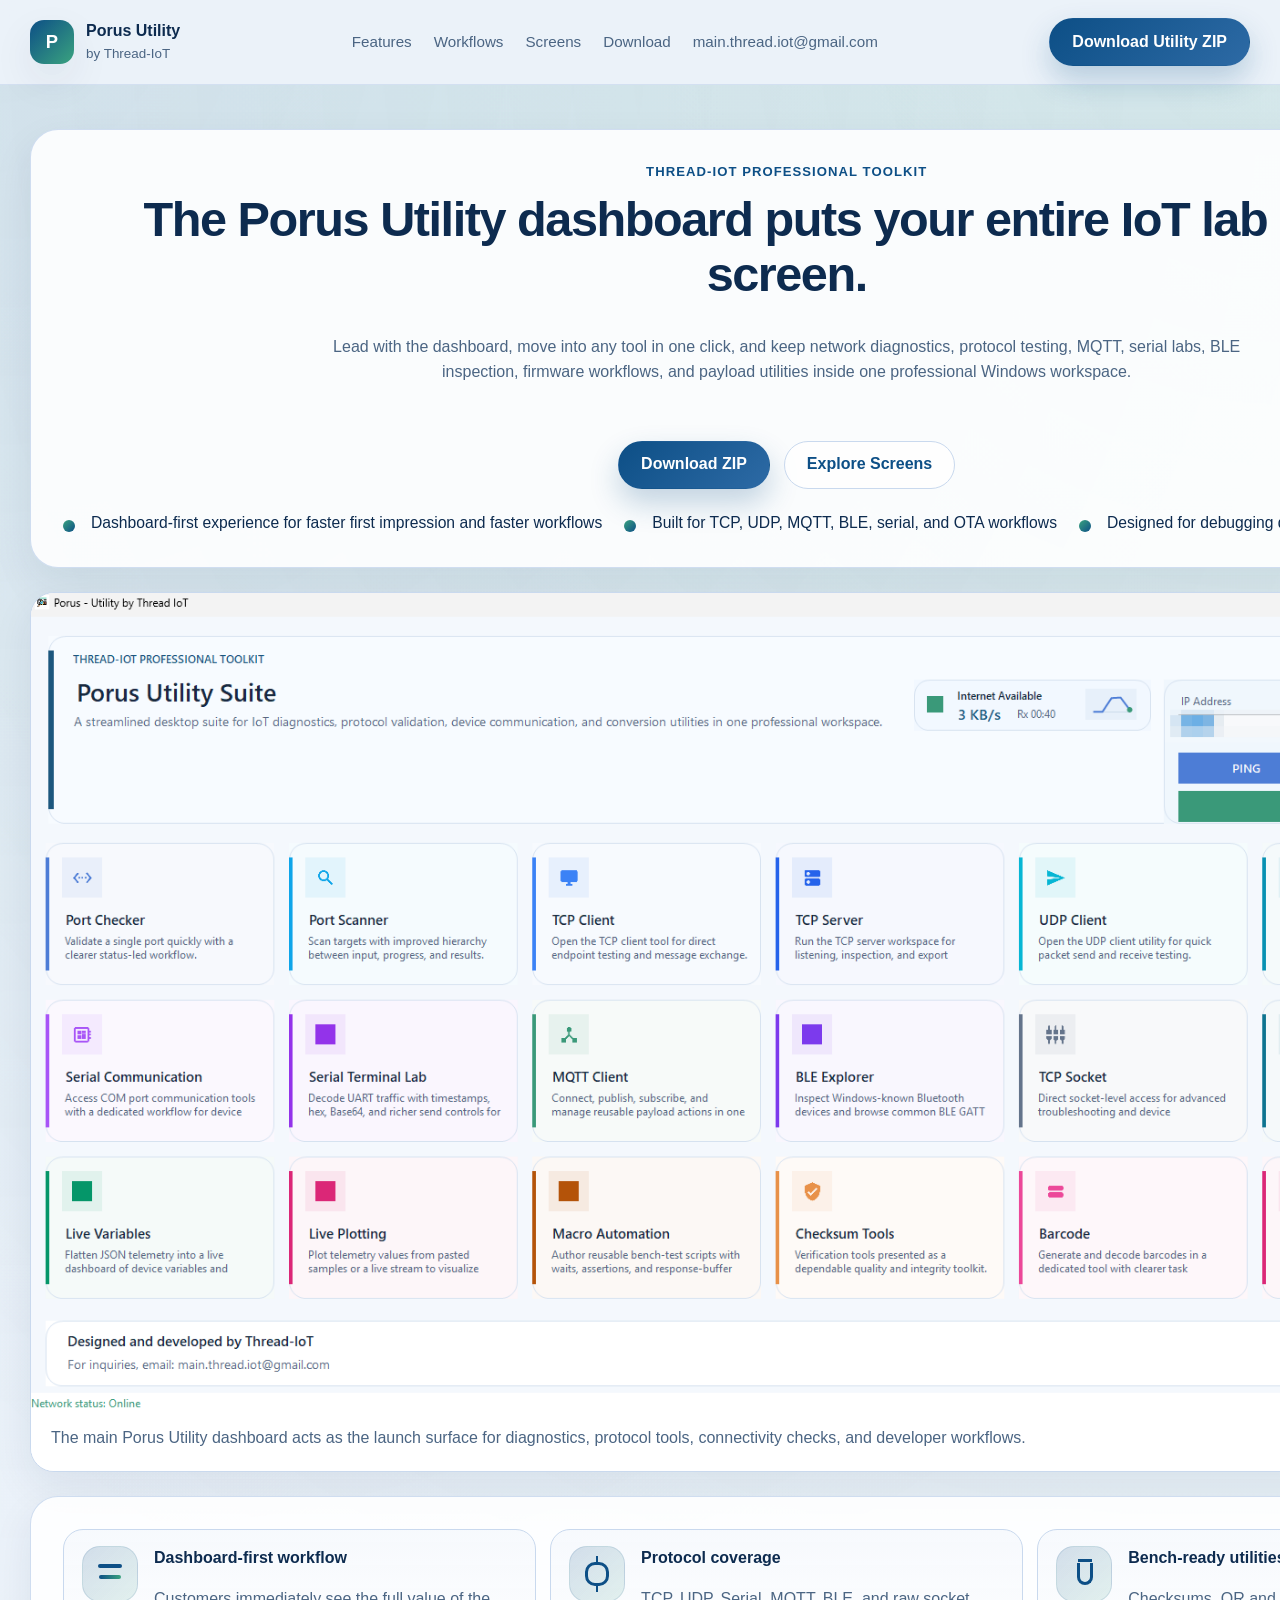
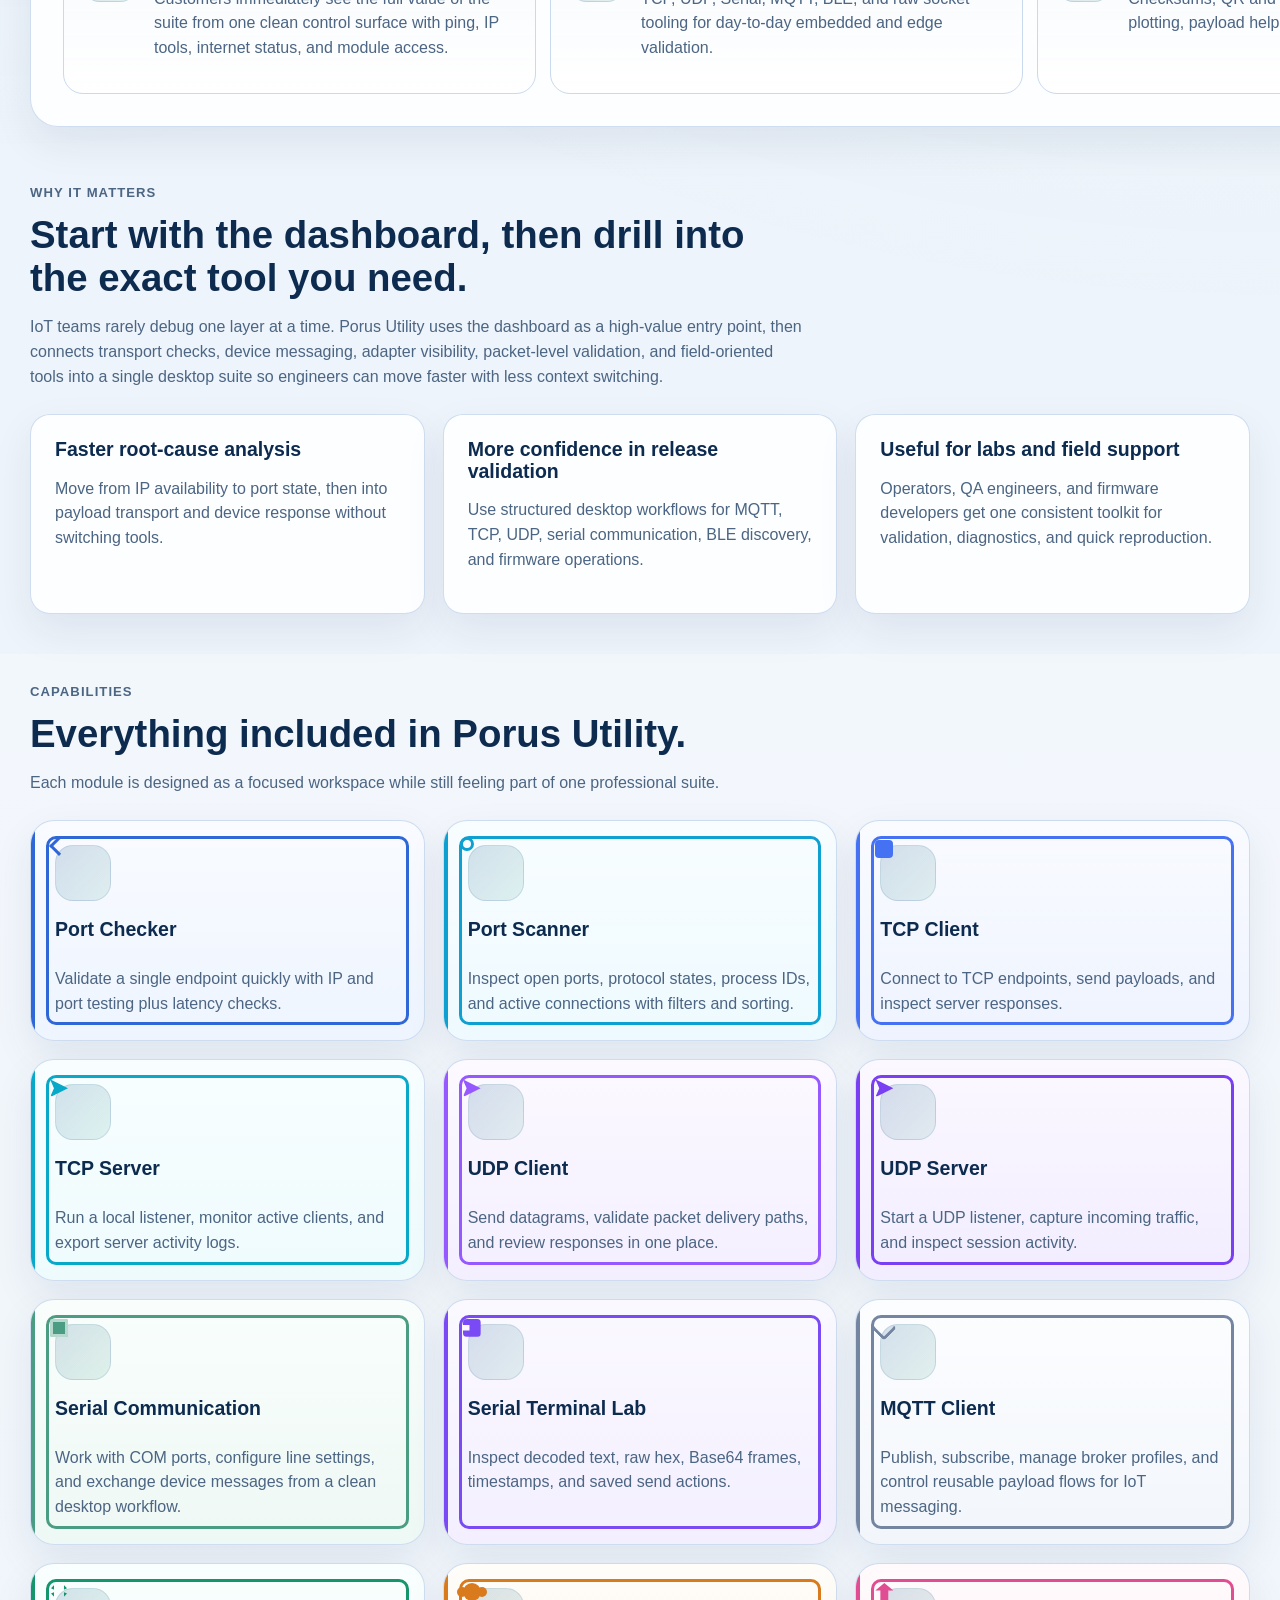
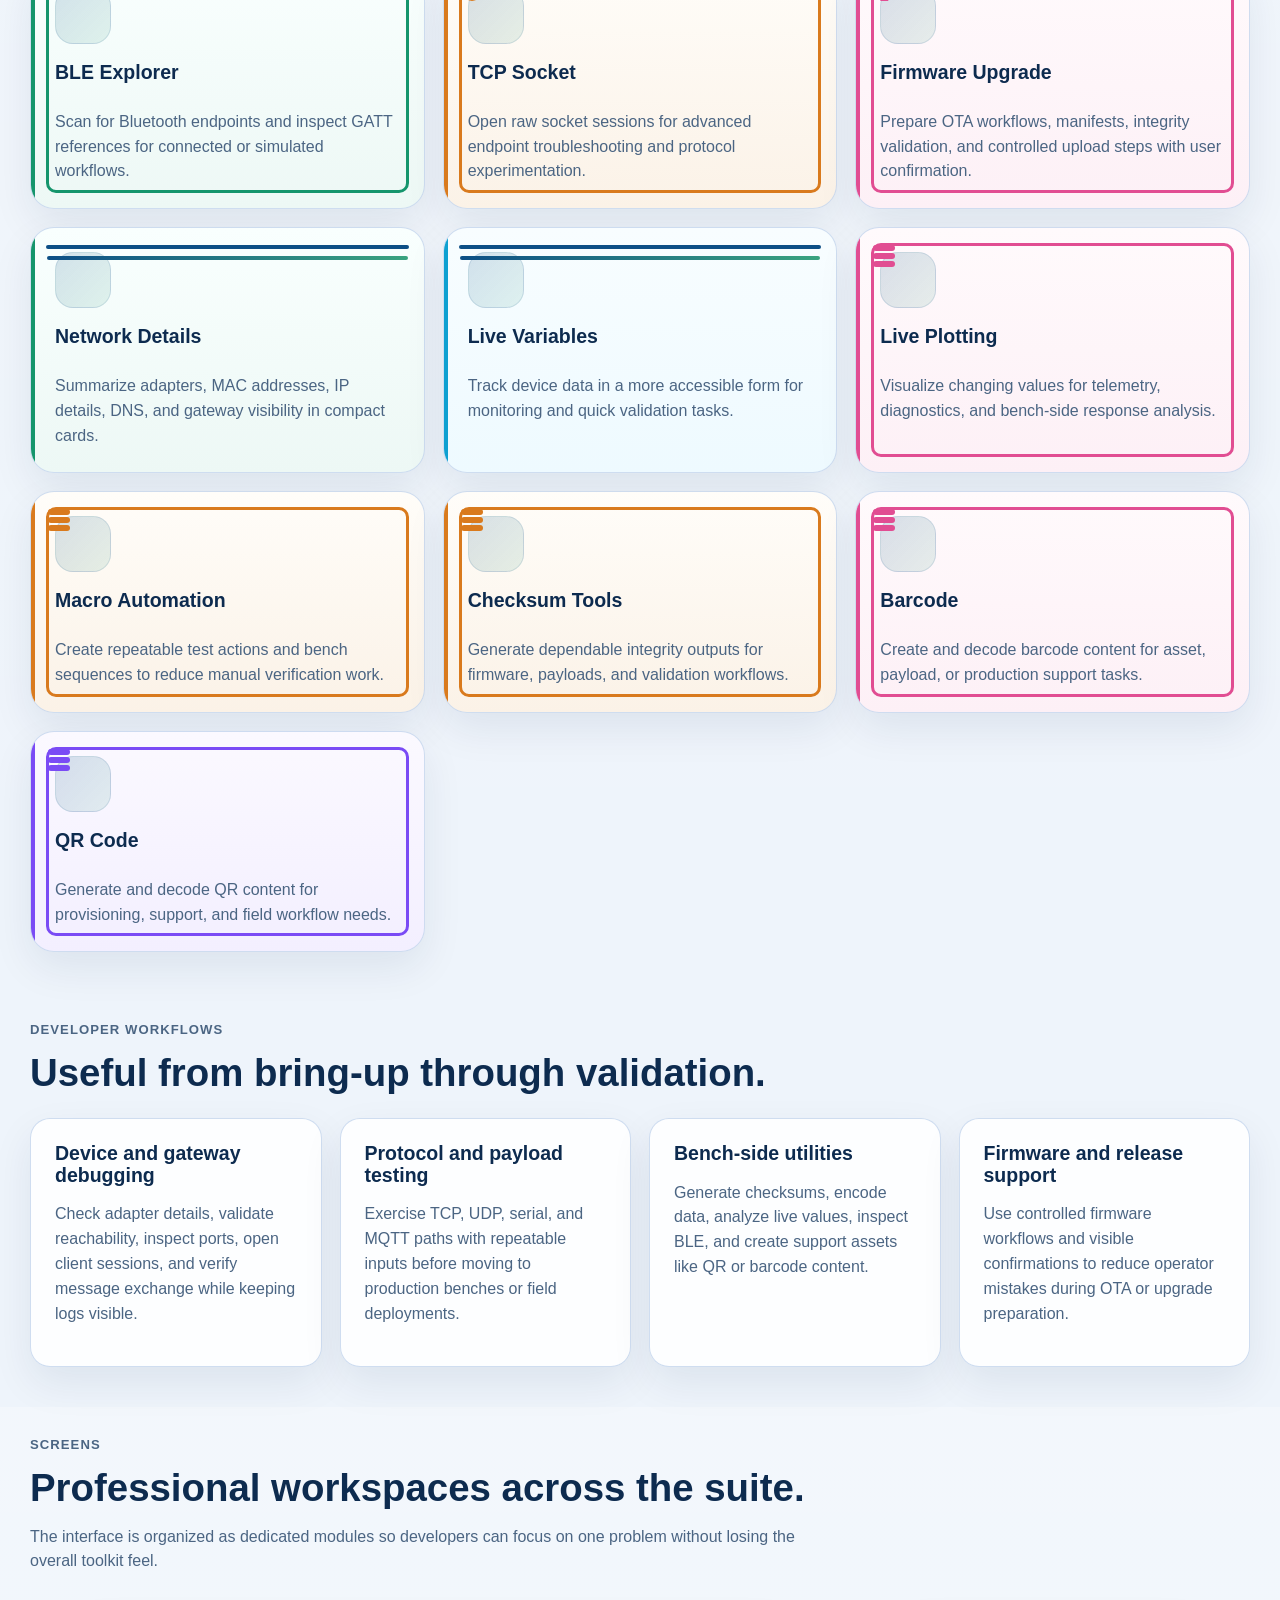
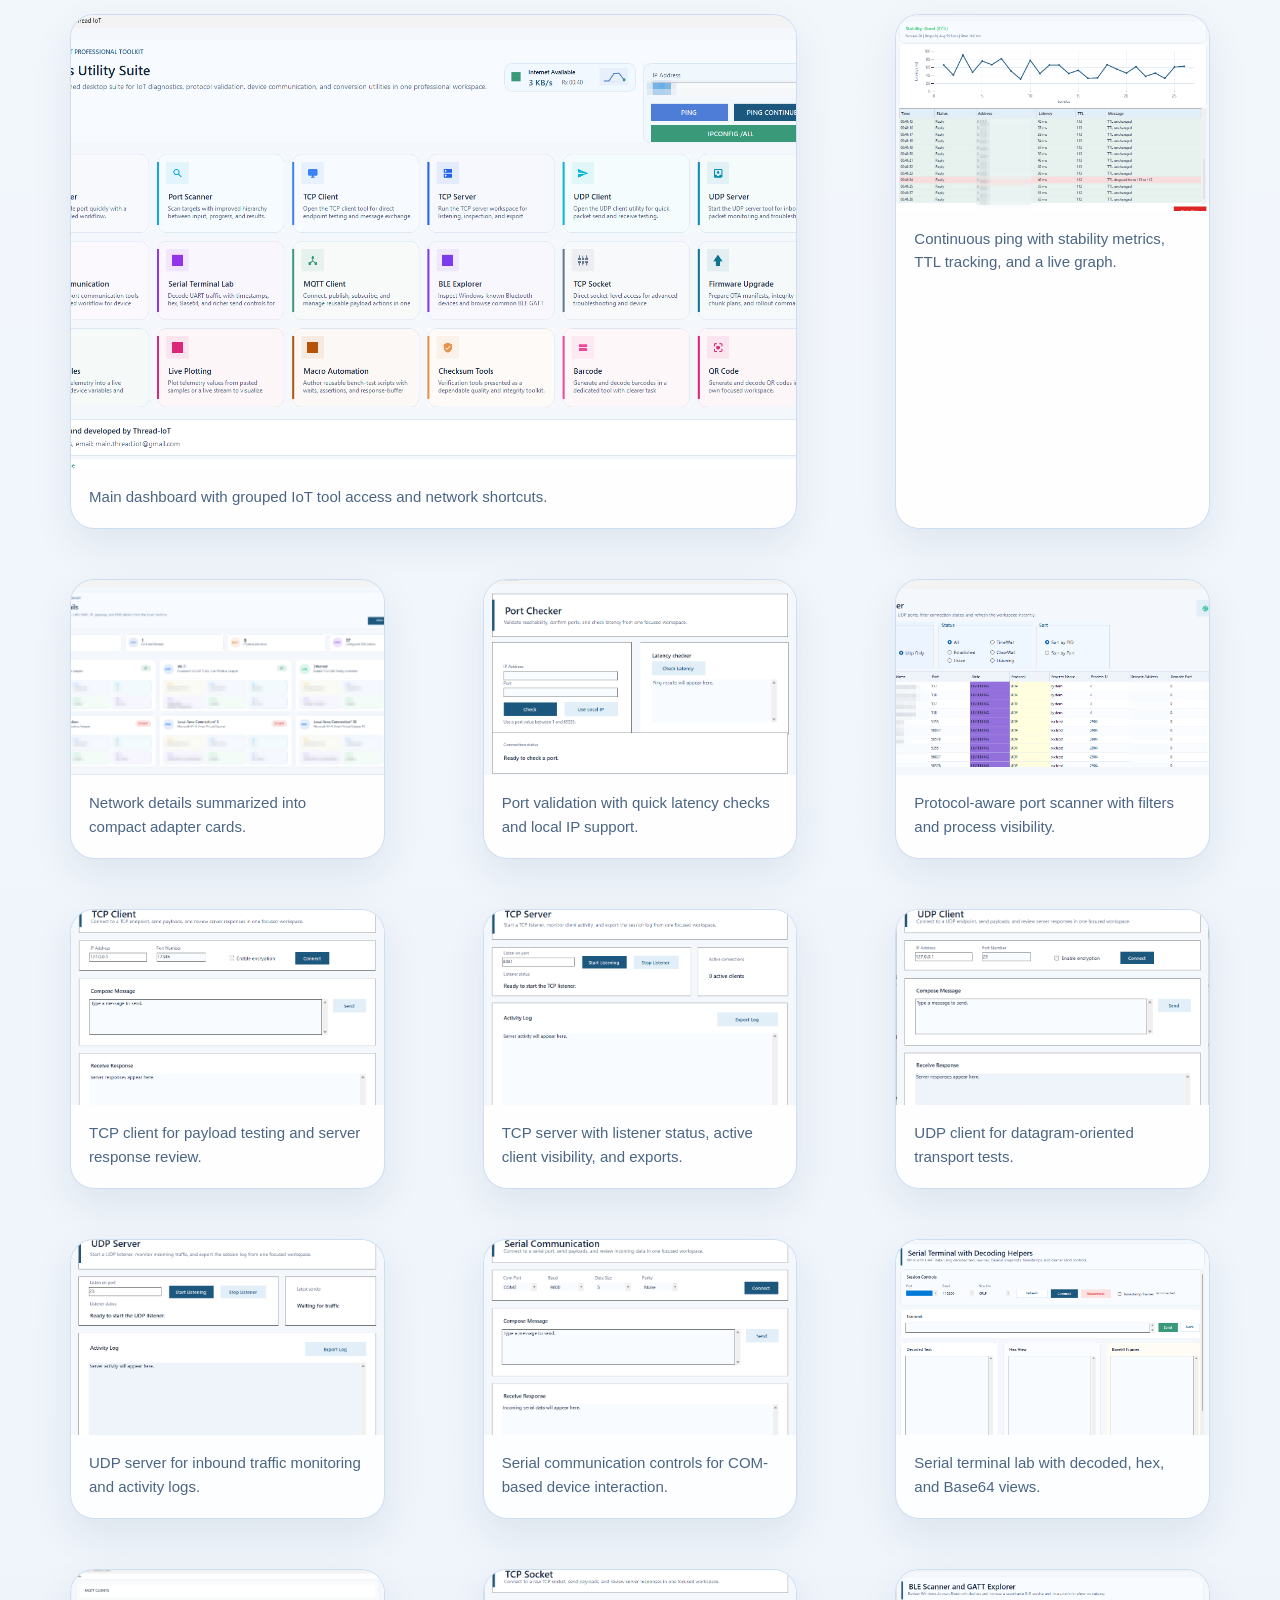
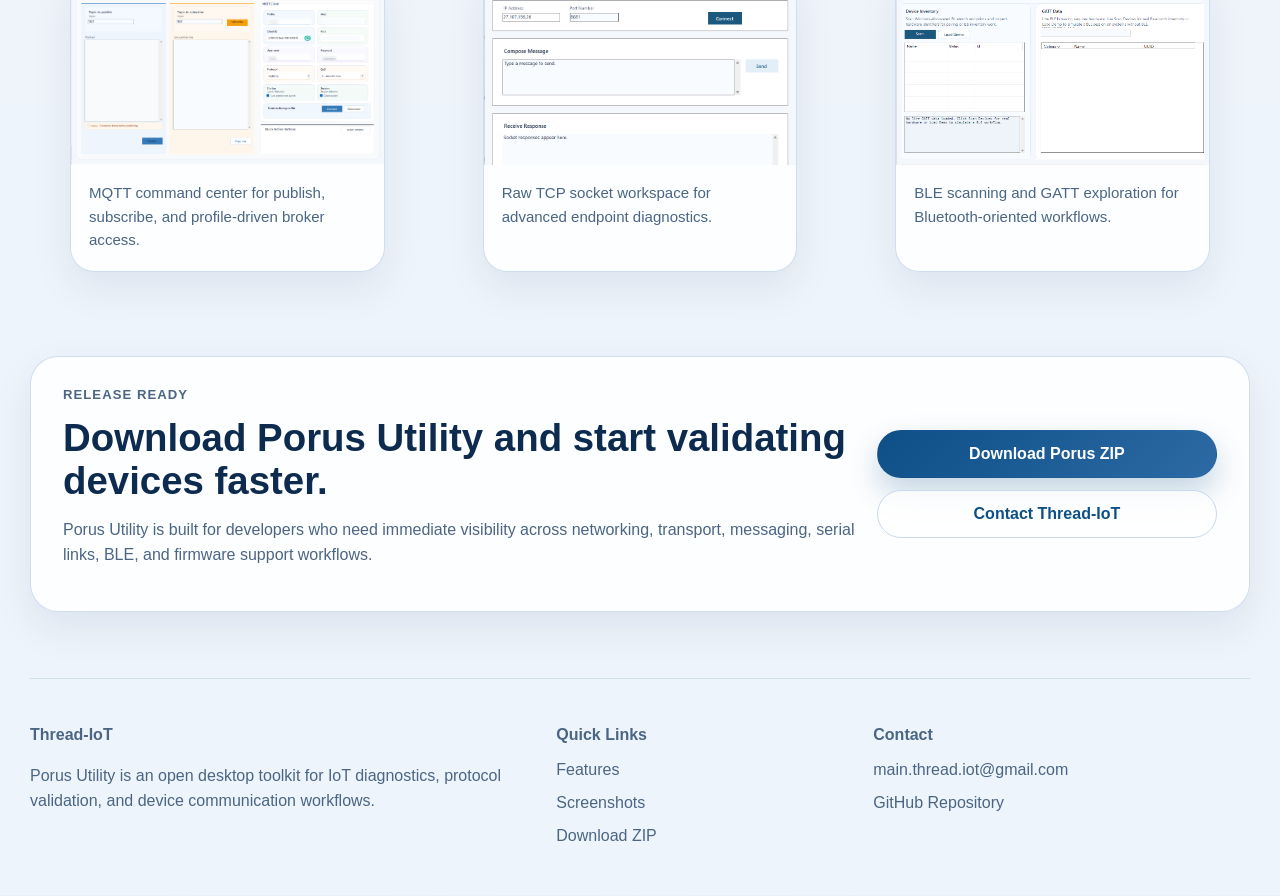
==== commit a7ab024d: "Add files via upload" ====
--- a/index.html
+++ b/index.html
@@ -36,7 +36,7 @@
       "name": "Thread-IoT",
       "url": "https://mainthreadiot.github.io/porus/"
     },
-    "downloadUrl": "https://mainthreadiot.github.io/porus/downloads/Porus.exe",
+    "downloadUrl": "https://mainthreadiot.github.io/porus/downloads/Porus-Utility.zip",
     "softwareVersion": "1.0.0",
     "offers": {
       "@type": "Offer",
@@ -63,7 +63,7 @@
         <a href="#download">Download</a>
         <a href="mailto:main.thread.iot@gmail.com">main.thread.iot@gmail.com</a>
       </nav>
-      <a class="button button-primary" id="download" href="./downloads/Porus.exe" download>Download Utility</a>
+      <a class="button button-primary" id="download" href="./downloads/Porus-Utility.zip" download>Download Utility ZIP</a>
     </div>
   </header>
 
@@ -79,7 +79,7 @@
             </div>
             <div class="hero-copy-side">
             <div class="hero-actions">
-                <a class="button button-primary" href="./downloads/Porus.exe" download>Download EXE</a>
+                <a class="button button-primary" href="./downloads/Porus-Utility.zip" download>Download ZIP</a>
                 <a class="button button-secondary" href="#screens">Explore Screens</a>
               </div>
             </div>
@@ -354,7 +354,7 @@
           <p>Porus Utility is built for developers who need immediate visibility across networking, transport, messaging, serial links, BLE, and firmware support workflows.</p>
         </div>
         <div class="cta-actions">
-          <a class="button button-primary" href="./downloads/Porus.exe" download>Download Porus.exe</a>
+          <a class="button button-primary" href="./downloads/Porus-Utility.zip" download>Download Porus ZIP</a>
           <a class="button button-secondary" href="mailto:main.thread.iot@gmail.com">Contact Thread-IoT</a>
         </div>
       </div>
@@ -371,7 +371,7 @@
         <p class="footer-title">Quick Links</p>
         <a href="#features">Features</a>
         <a href="#screens">Screenshots</a>
-        <a href="./downloads/Porus.exe" download>Download EXE</a>
+        <a href="./downloads/Porus-Utility.zip" download>Download ZIP</a>
       </div>
       <div>
         <p class="footer-title">Contact</p>
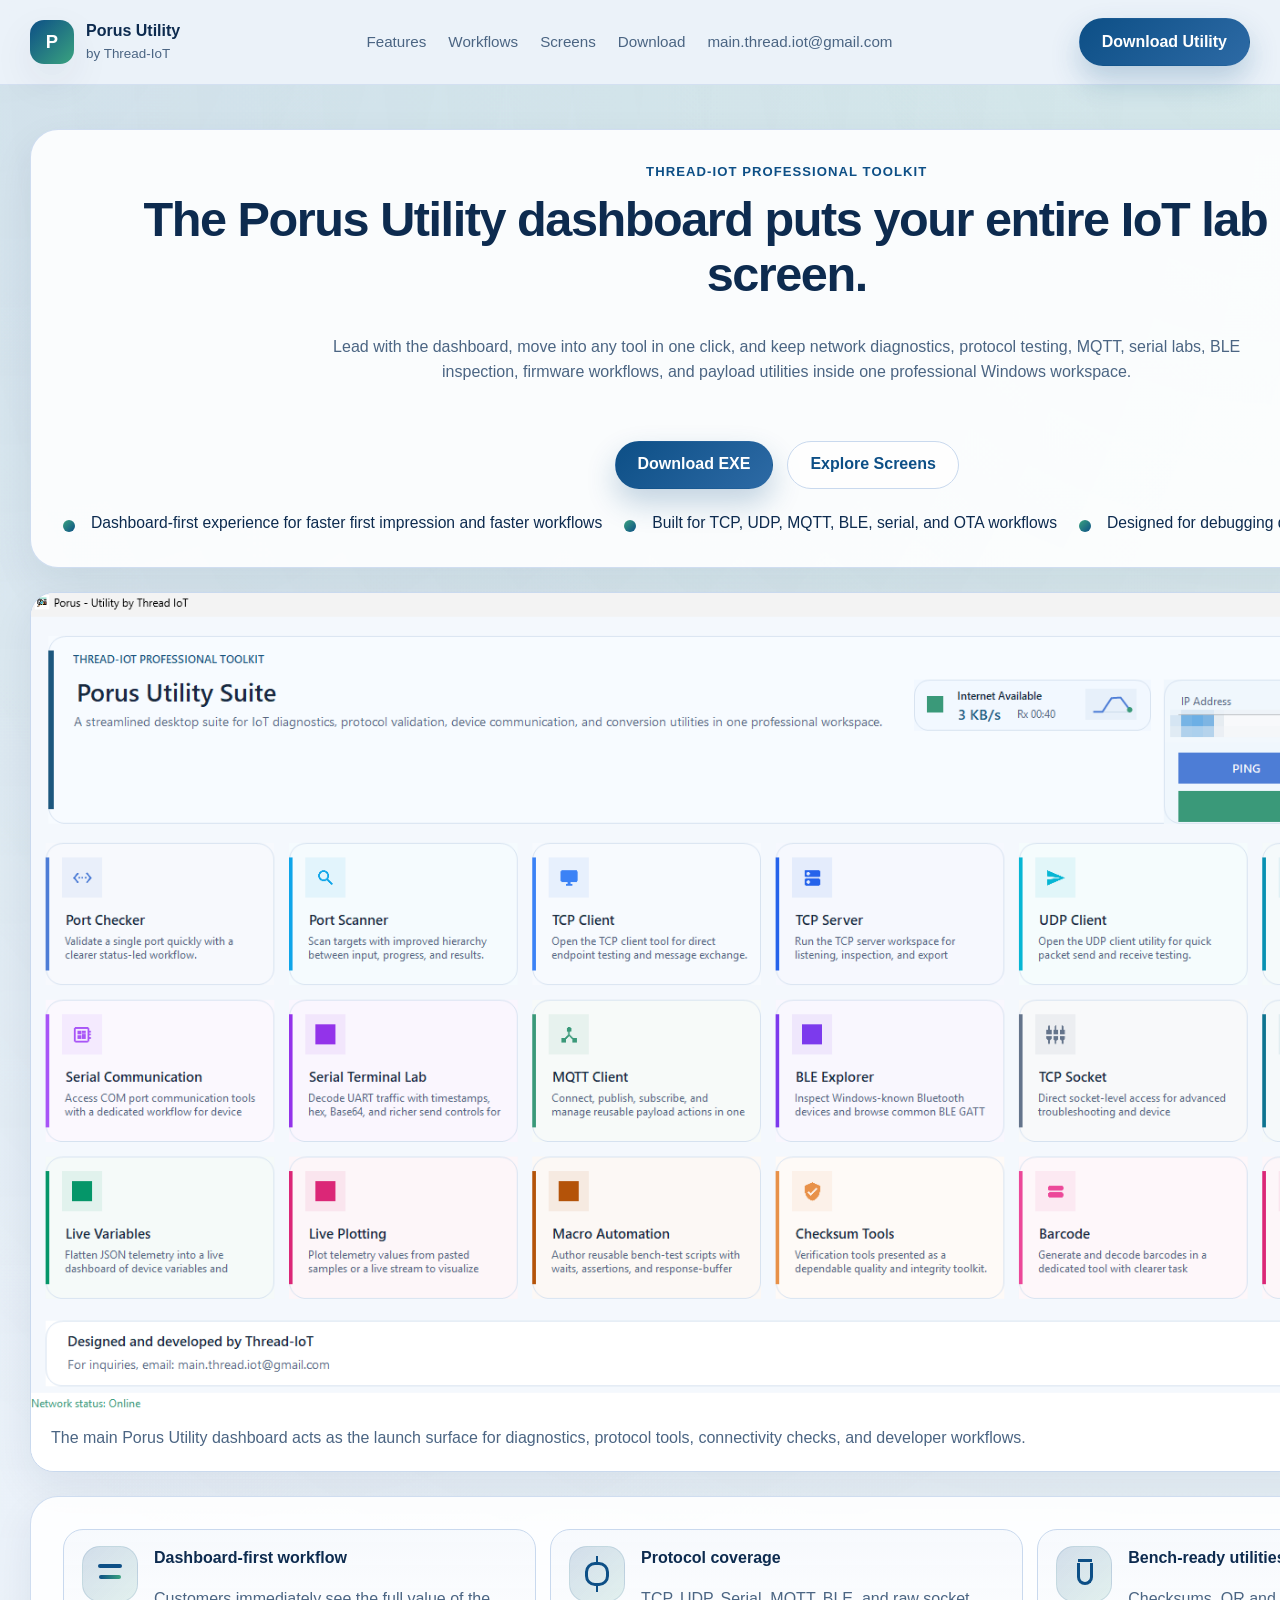
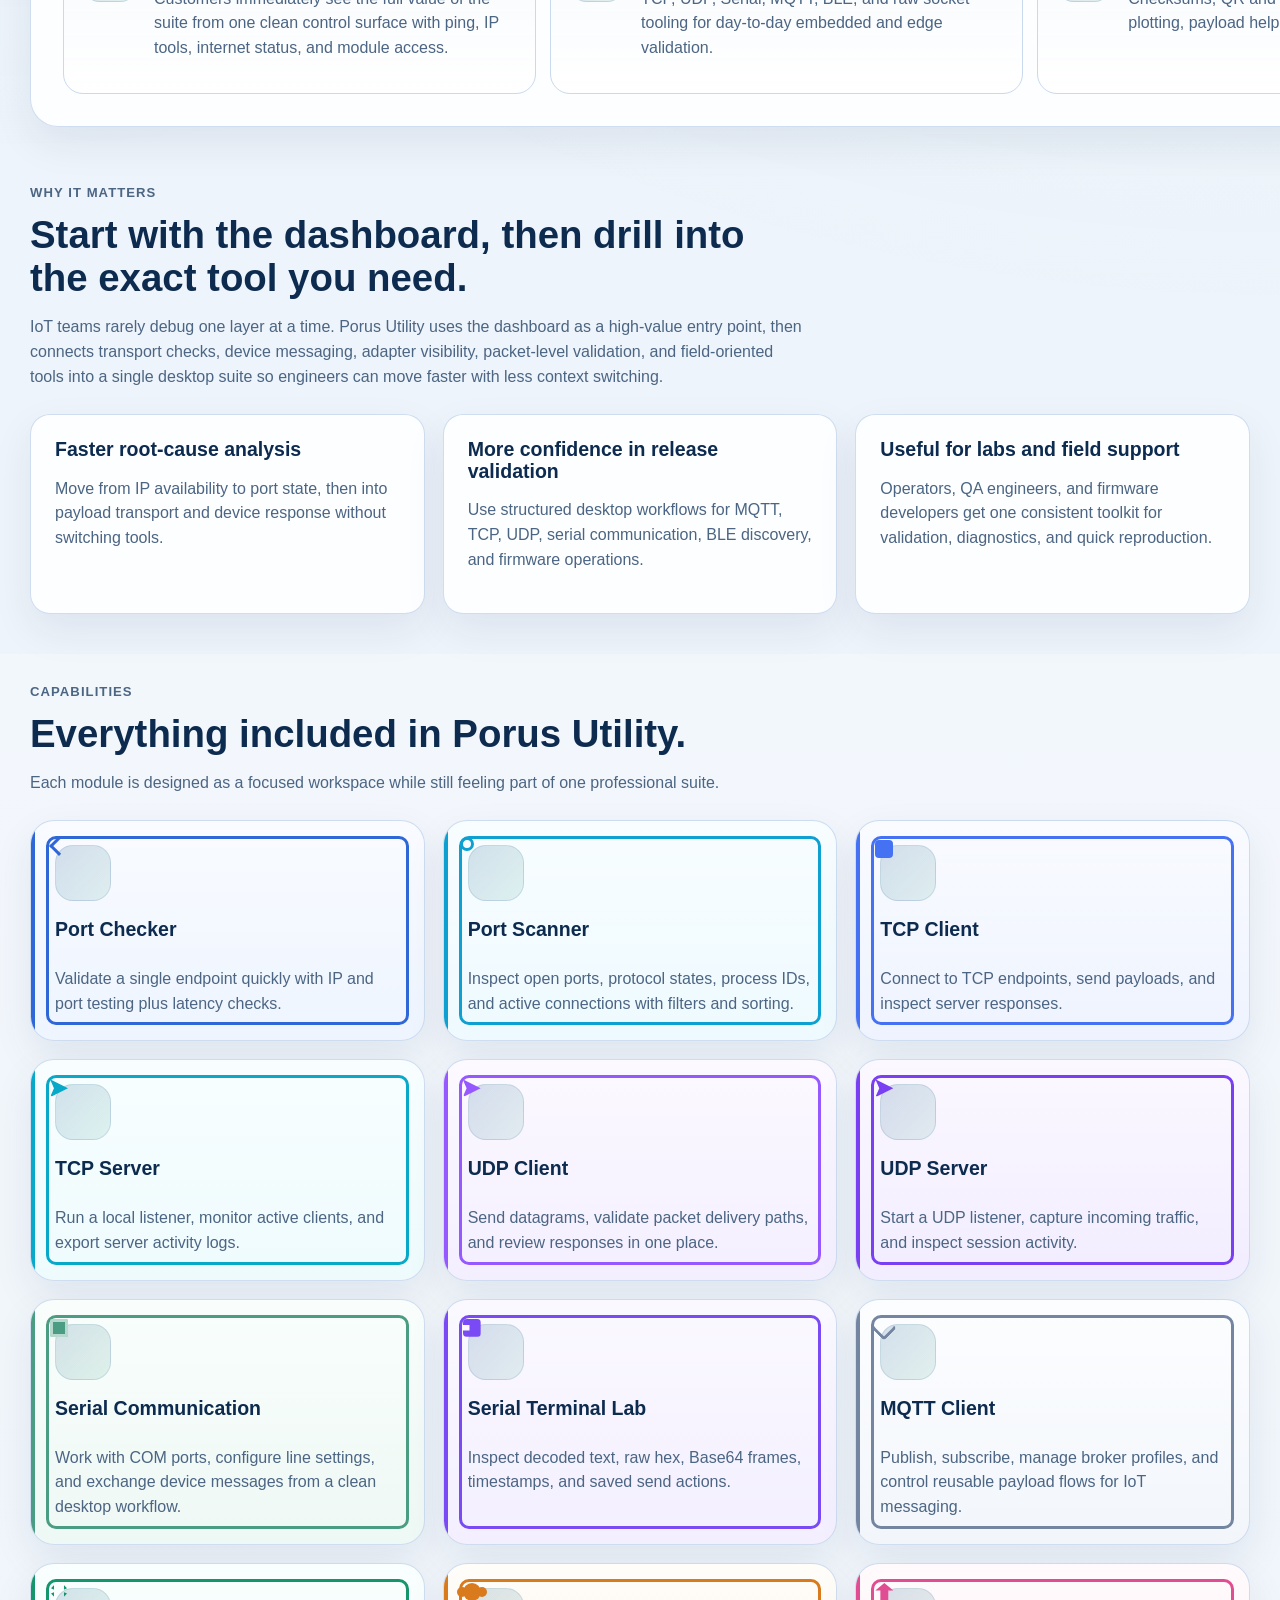
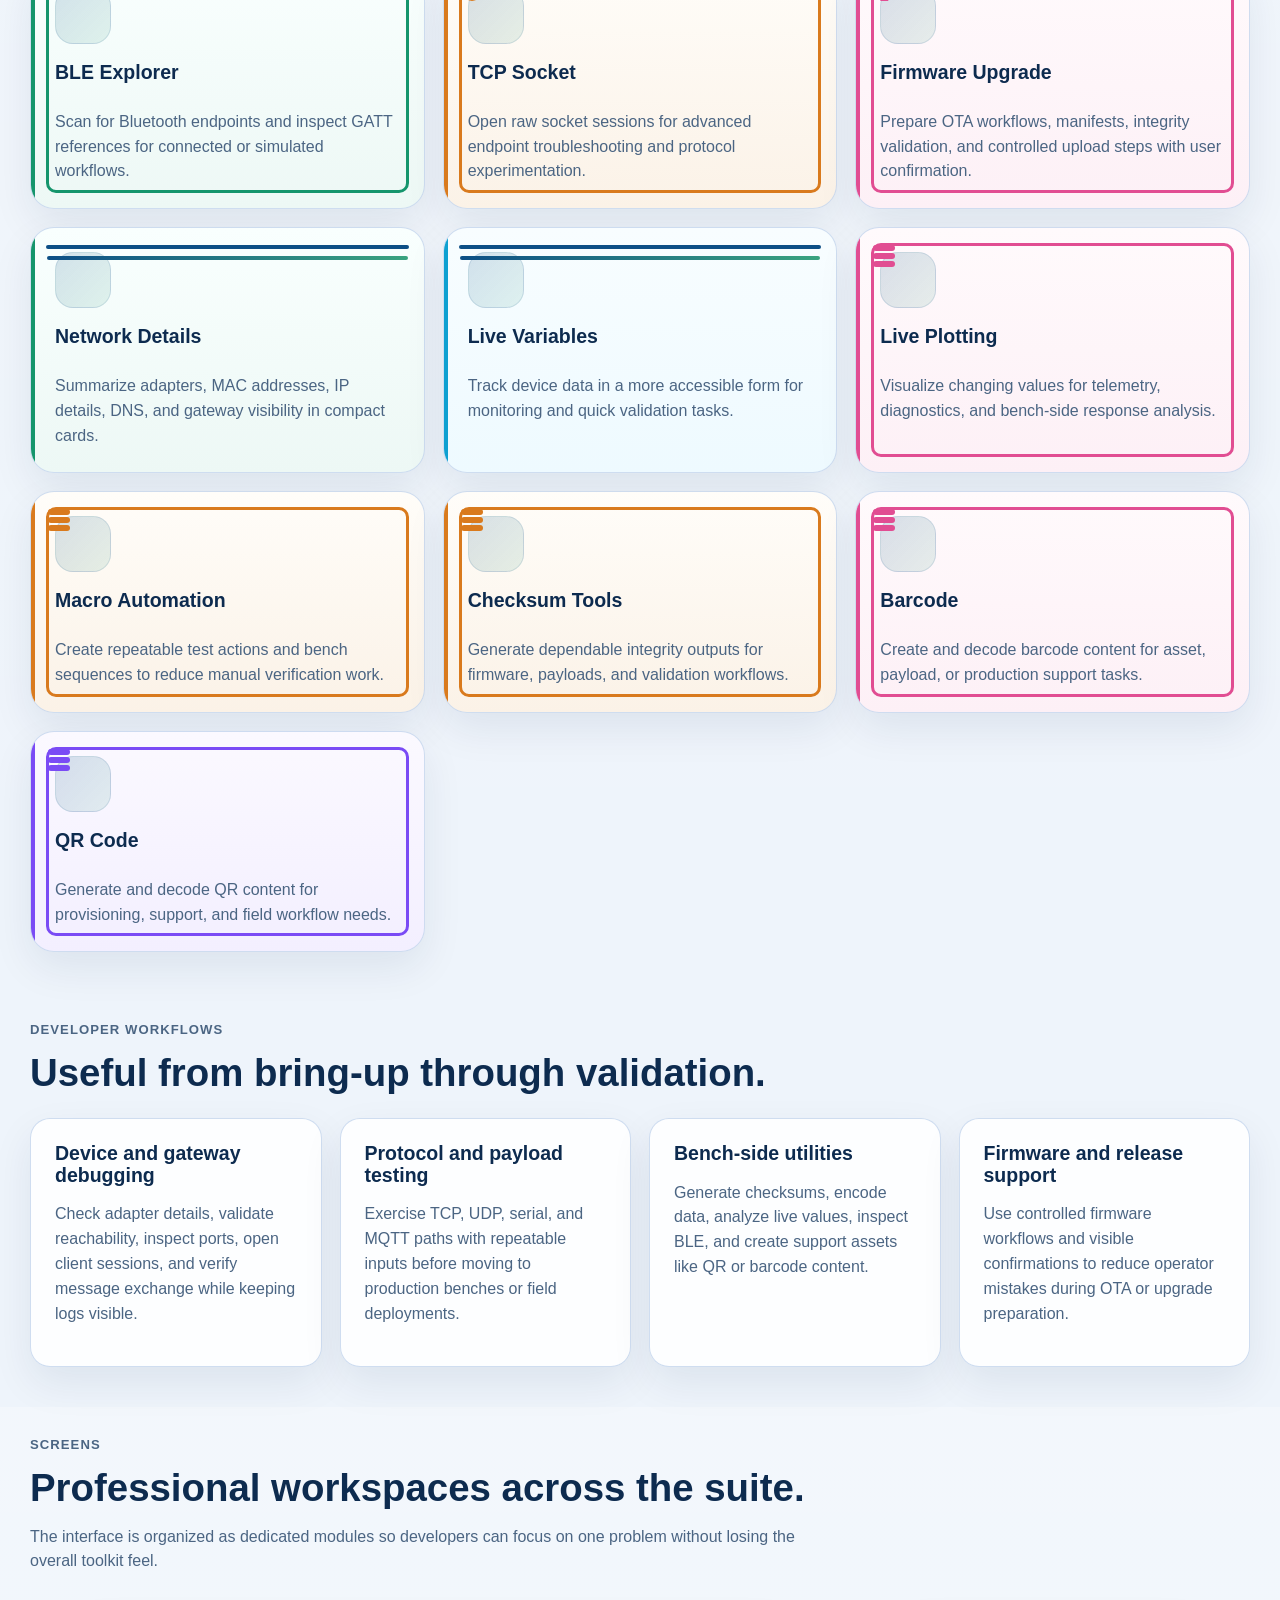
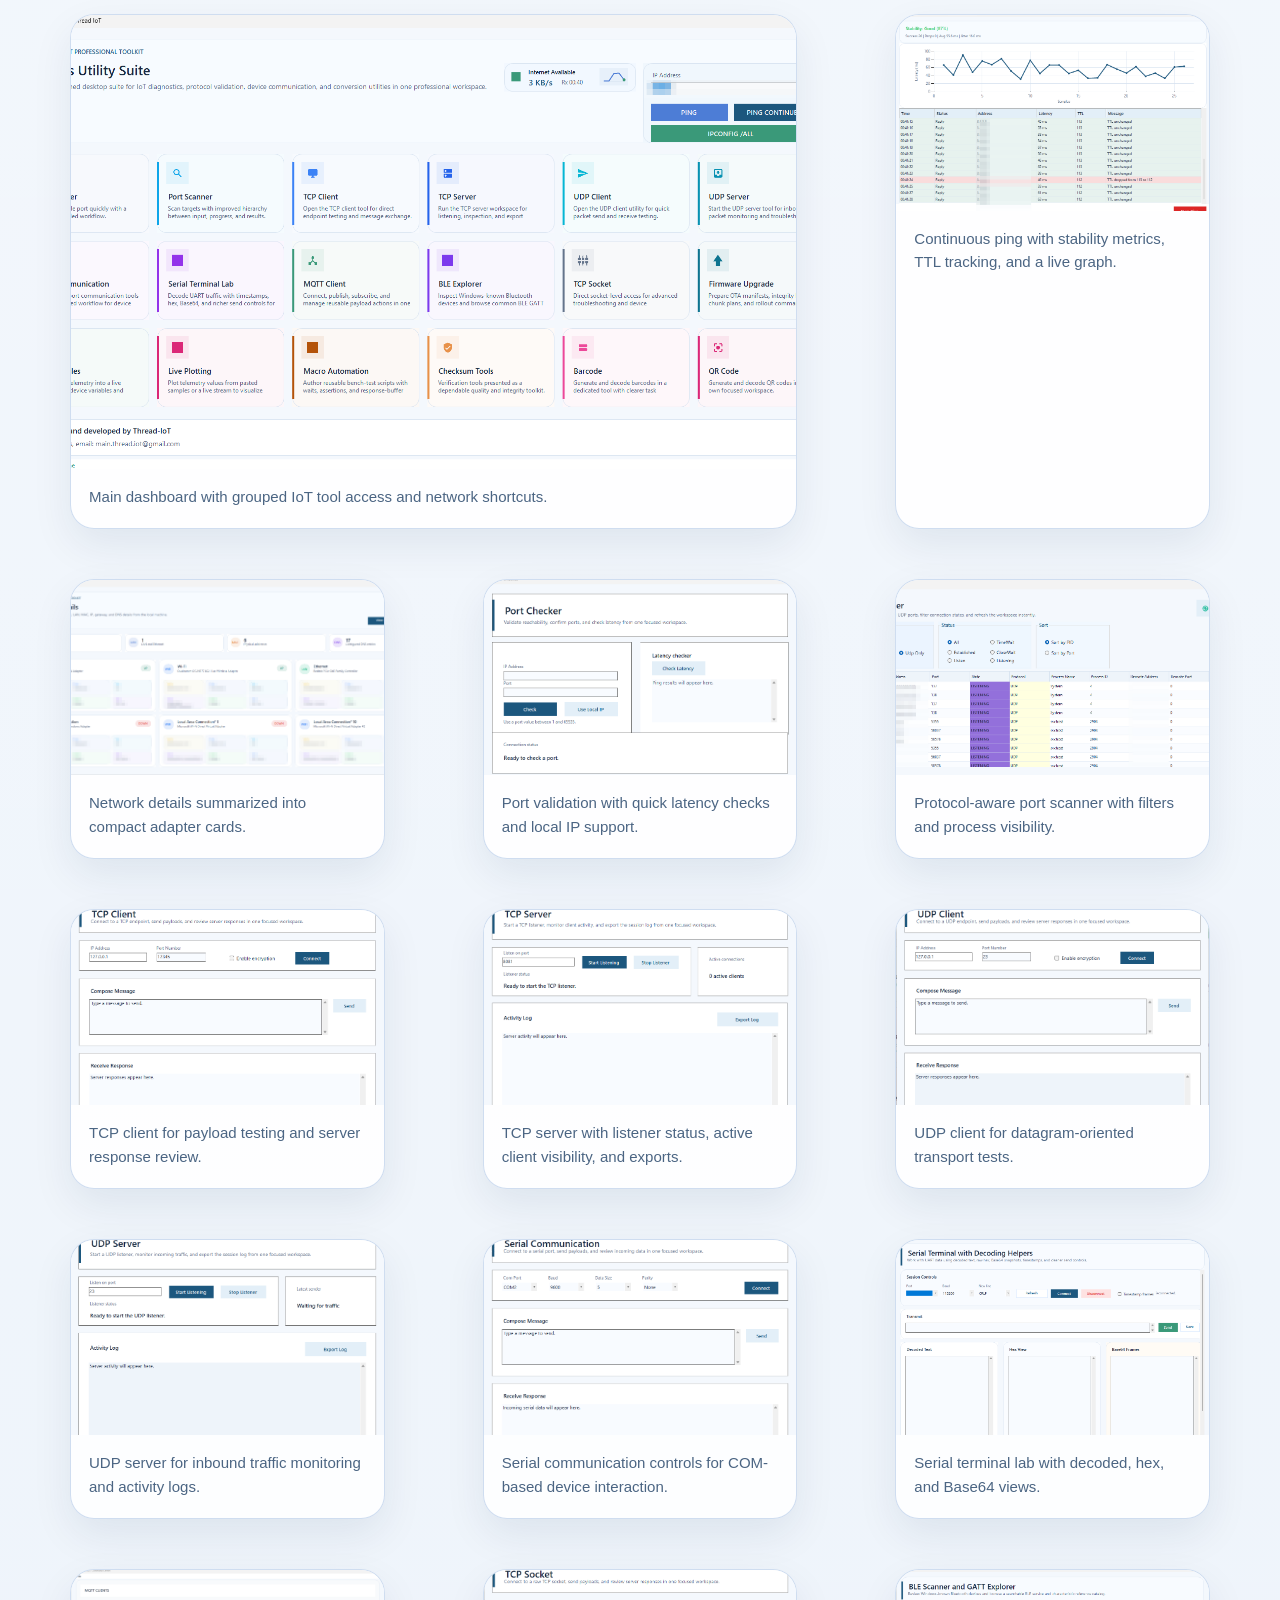
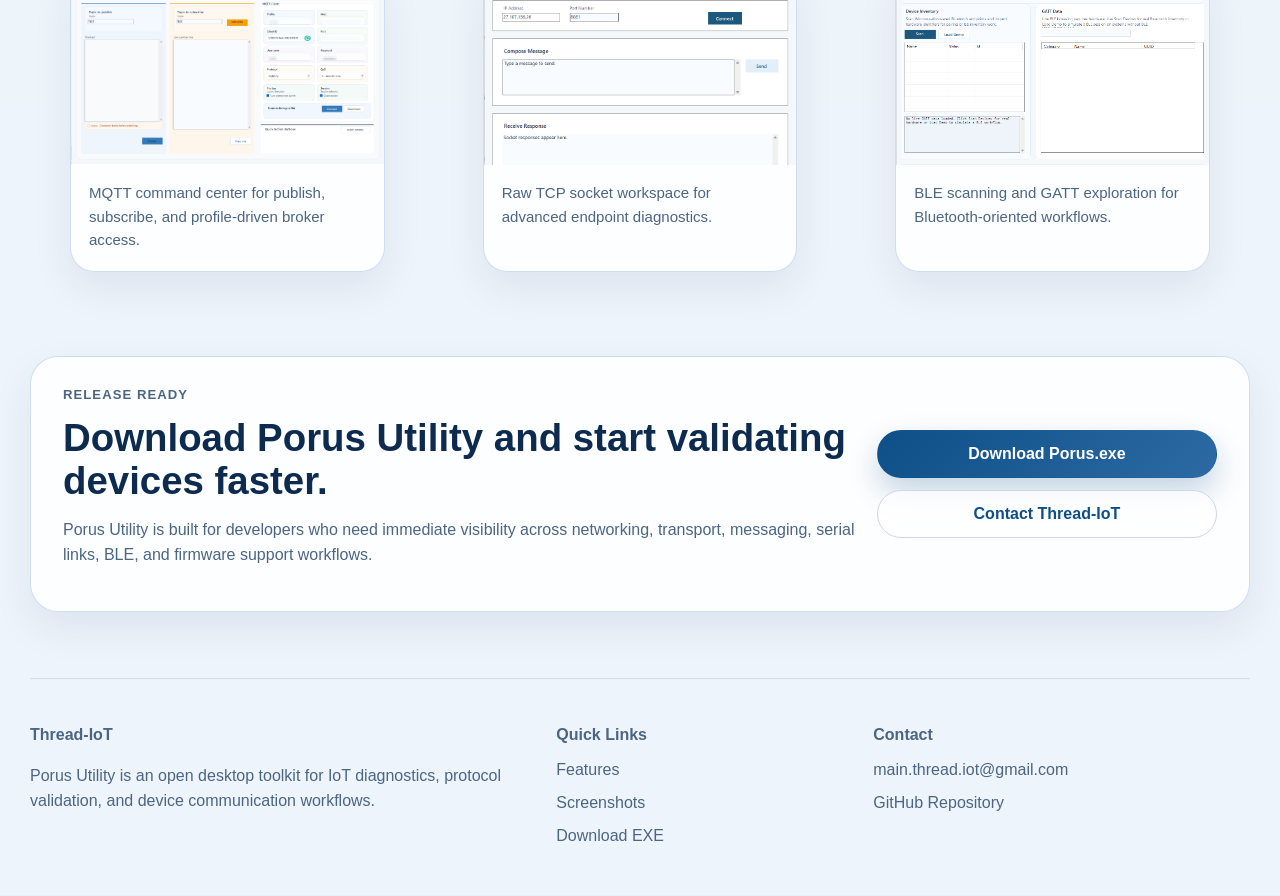
==== commit e0fb7e14: "Add files via upload" ====
--- a/index.html
+++ b/index.html
@@ -36,7 +36,7 @@
       "name": "Thread-IoT",
       "url": "https://mainthreadiot.github.io/porus/"
     },
-    "downloadUrl": "https://mainthreadiot.github.io/porus/downloads/Porus-Utility.zip",
+    "downloadUrl": "https://mainthreadiot.github.io/porus/downloads/Porus.exe",
     "softwareVersion": "1.0.0",
     "offers": {
       "@type": "Offer",
@@ -63,7 +63,7 @@
         <a href="#download">Download</a>
         <a href="mailto:main.thread.iot@gmail.com">main.thread.iot@gmail.com</a>
       </nav>
-      <a class="button button-primary" id="download" href="./downloads/Porus-Utility.zip" download>Download Utility ZIP</a>
+      <a class="button button-primary" id="download" href="./downloads/Porus.exe" download>Download Utility</a>
     </div>
   </header>
 
@@ -79,7 +79,7 @@
             </div>
             <div class="hero-copy-side">
             <div class="hero-actions">
-                <a class="button button-primary" href="./downloads/Porus-Utility.zip" download>Download ZIP</a>
+                <a class="button button-primary" href="./downloads/Porus.exe" download>Download EXE</a>
                 <a class="button button-secondary" href="#screens">Explore Screens</a>
               </div>
             </div>
@@ -354,7 +354,7 @@
           <p>Porus Utility is built for developers who need immediate visibility across networking, transport, messaging, serial links, BLE, and firmware support workflows.</p>
         </div>
         <div class="cta-actions">
-          <a class="button button-primary" href="./downloads/Porus-Utility.zip" download>Download Porus ZIP</a>
+          <a class="button button-primary" href="./downloads/Porus.exe" download>Download Porus.exe</a>
           <a class="button button-secondary" href="mailto:main.thread.iot@gmail.com">Contact Thread-IoT</a>
         </div>
       </div>
@@ -371,7 +371,7 @@
         <p class="footer-title">Quick Links</p>
         <a href="#features">Features</a>
         <a href="#screens">Screenshots</a>
-        <a href="./downloads/Porus-Utility.zip" download>Download ZIP</a>
+        <a href="./downloads/Porus.exe" download>Download EXE</a>
       </div>
       <div>
         <p class="footer-title">Contact</p>
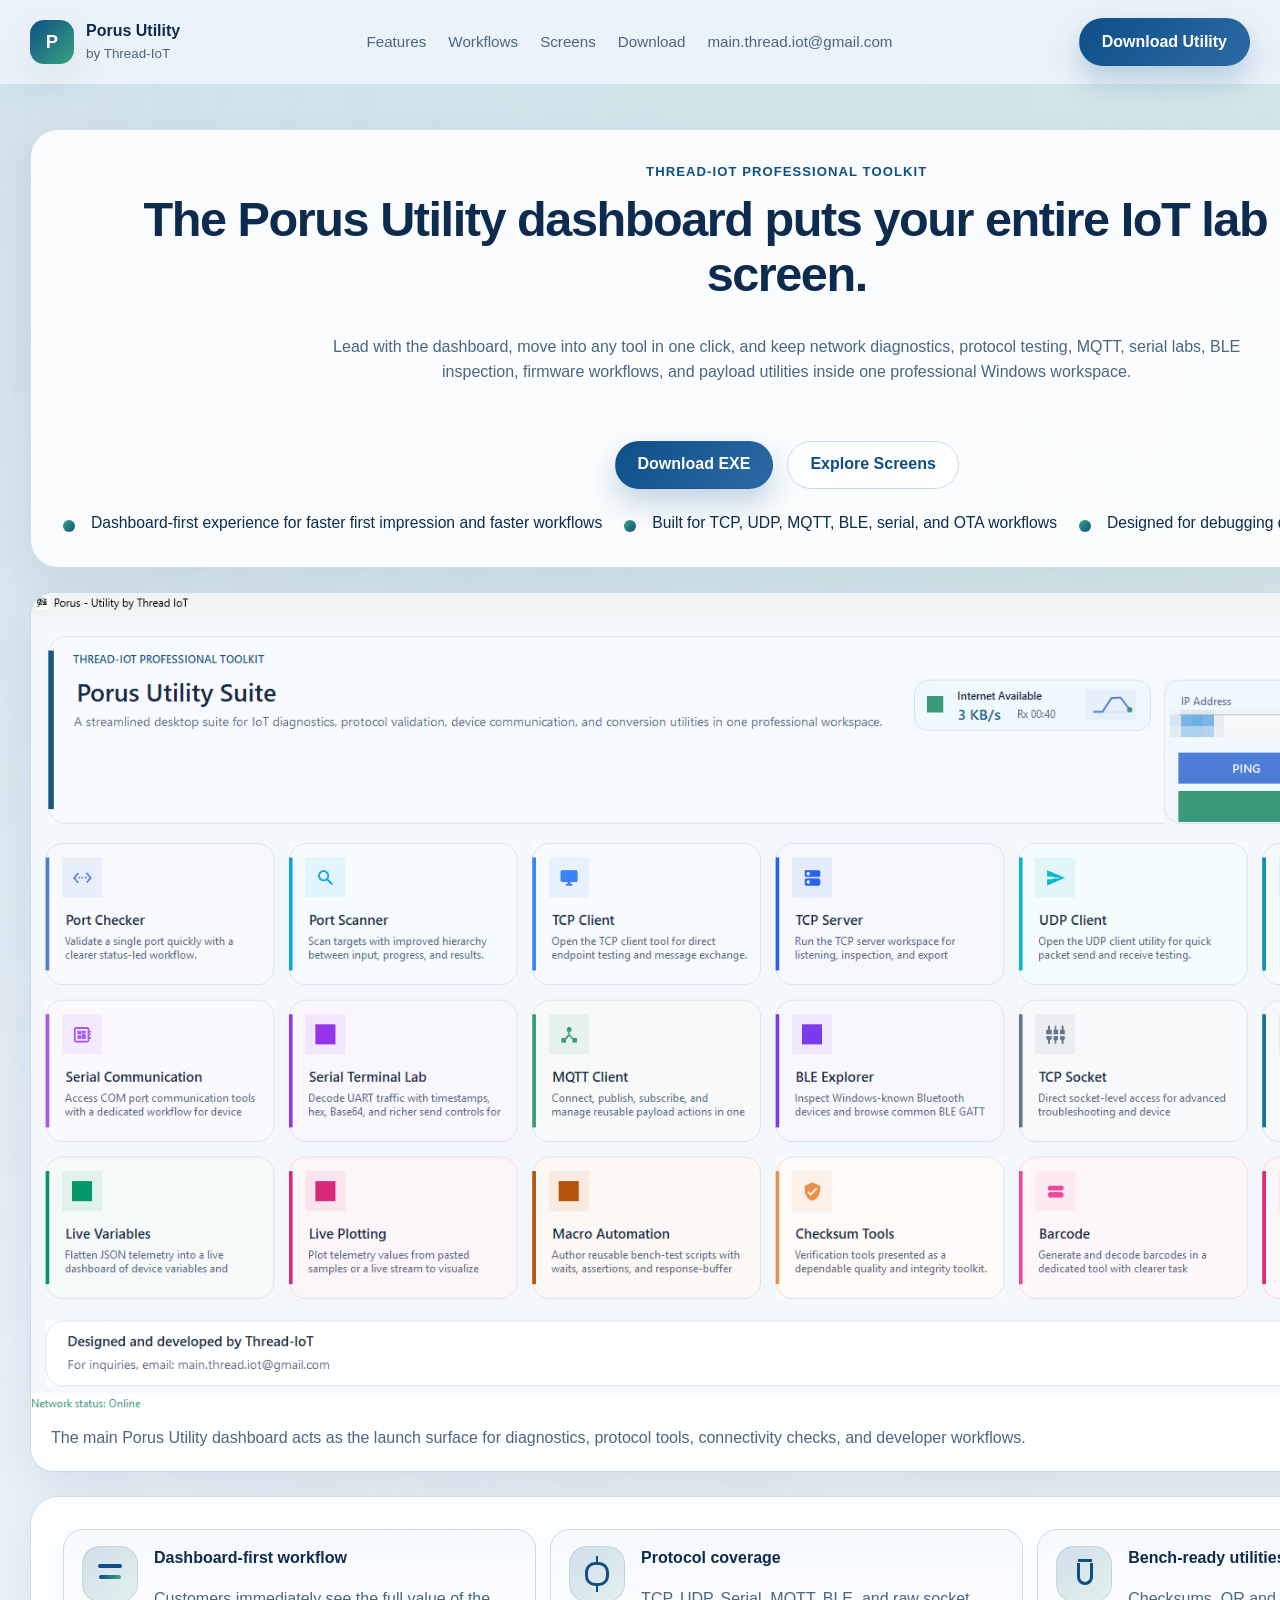
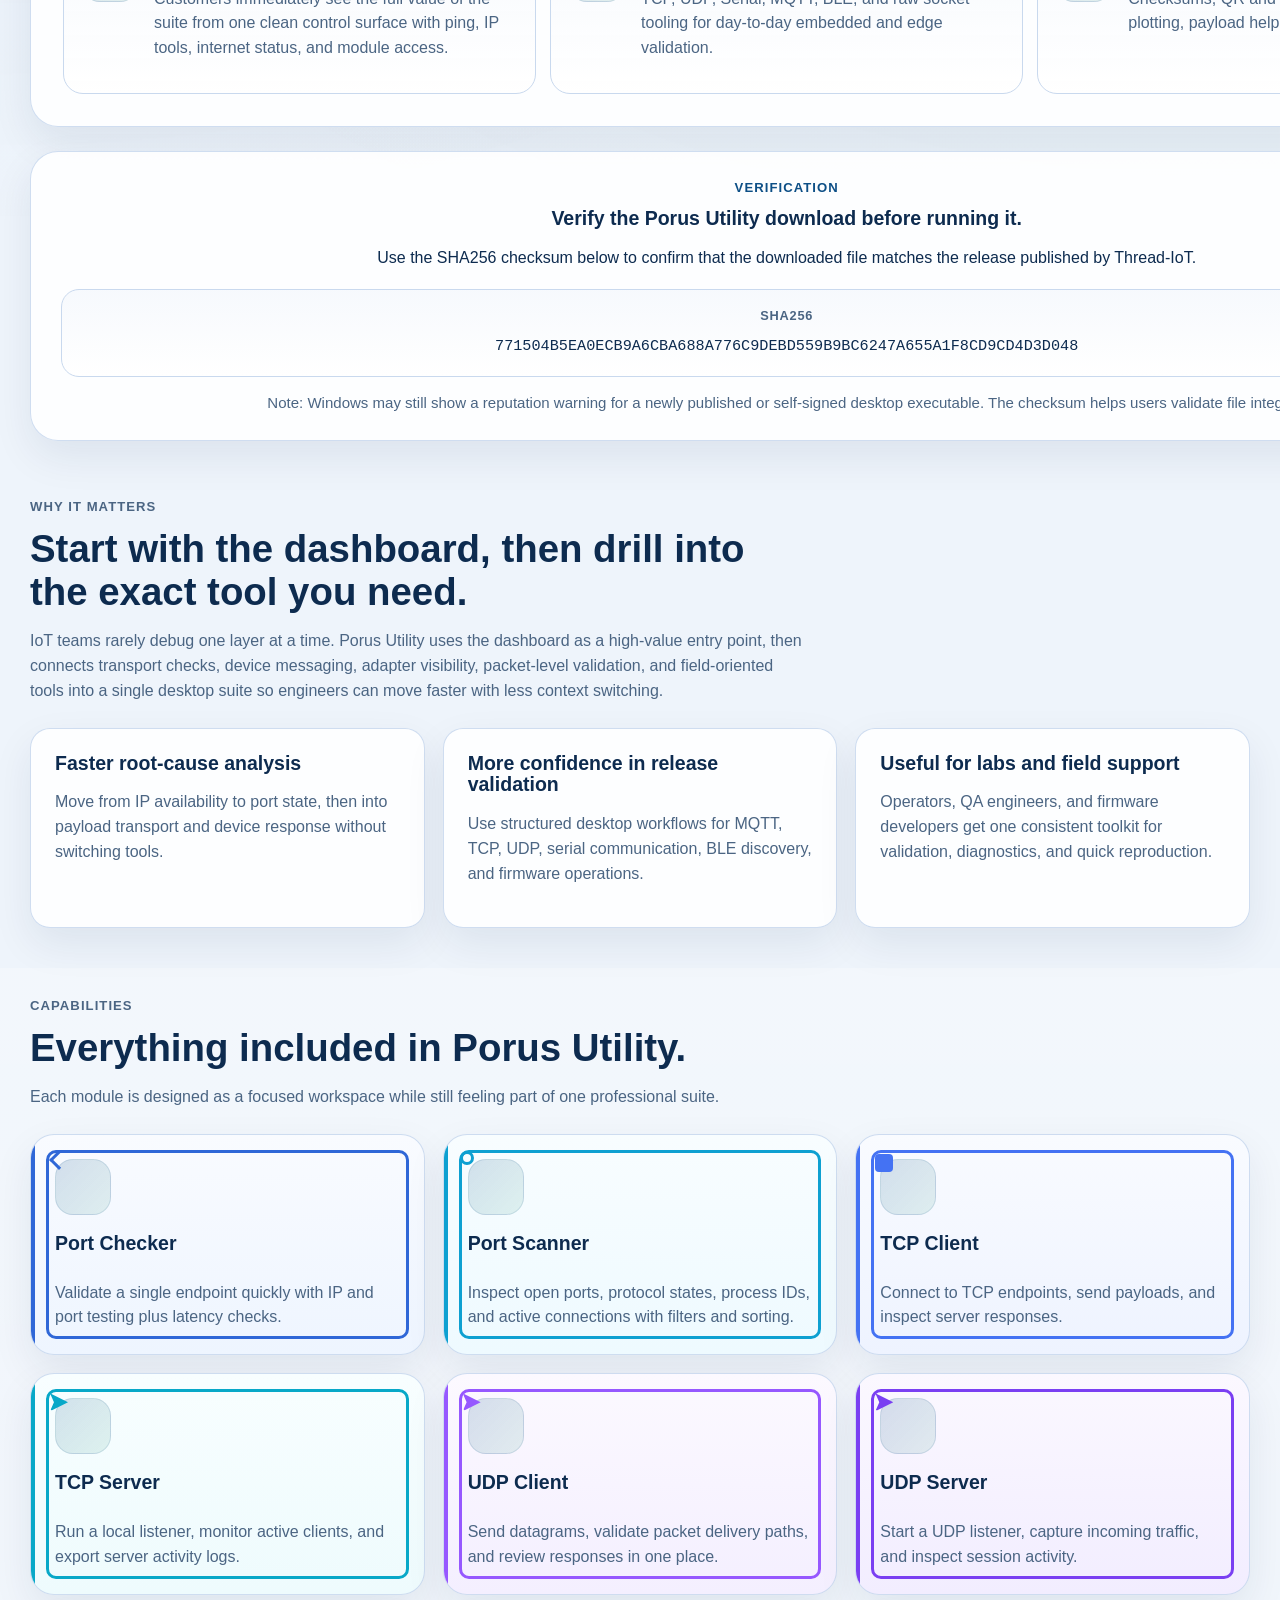
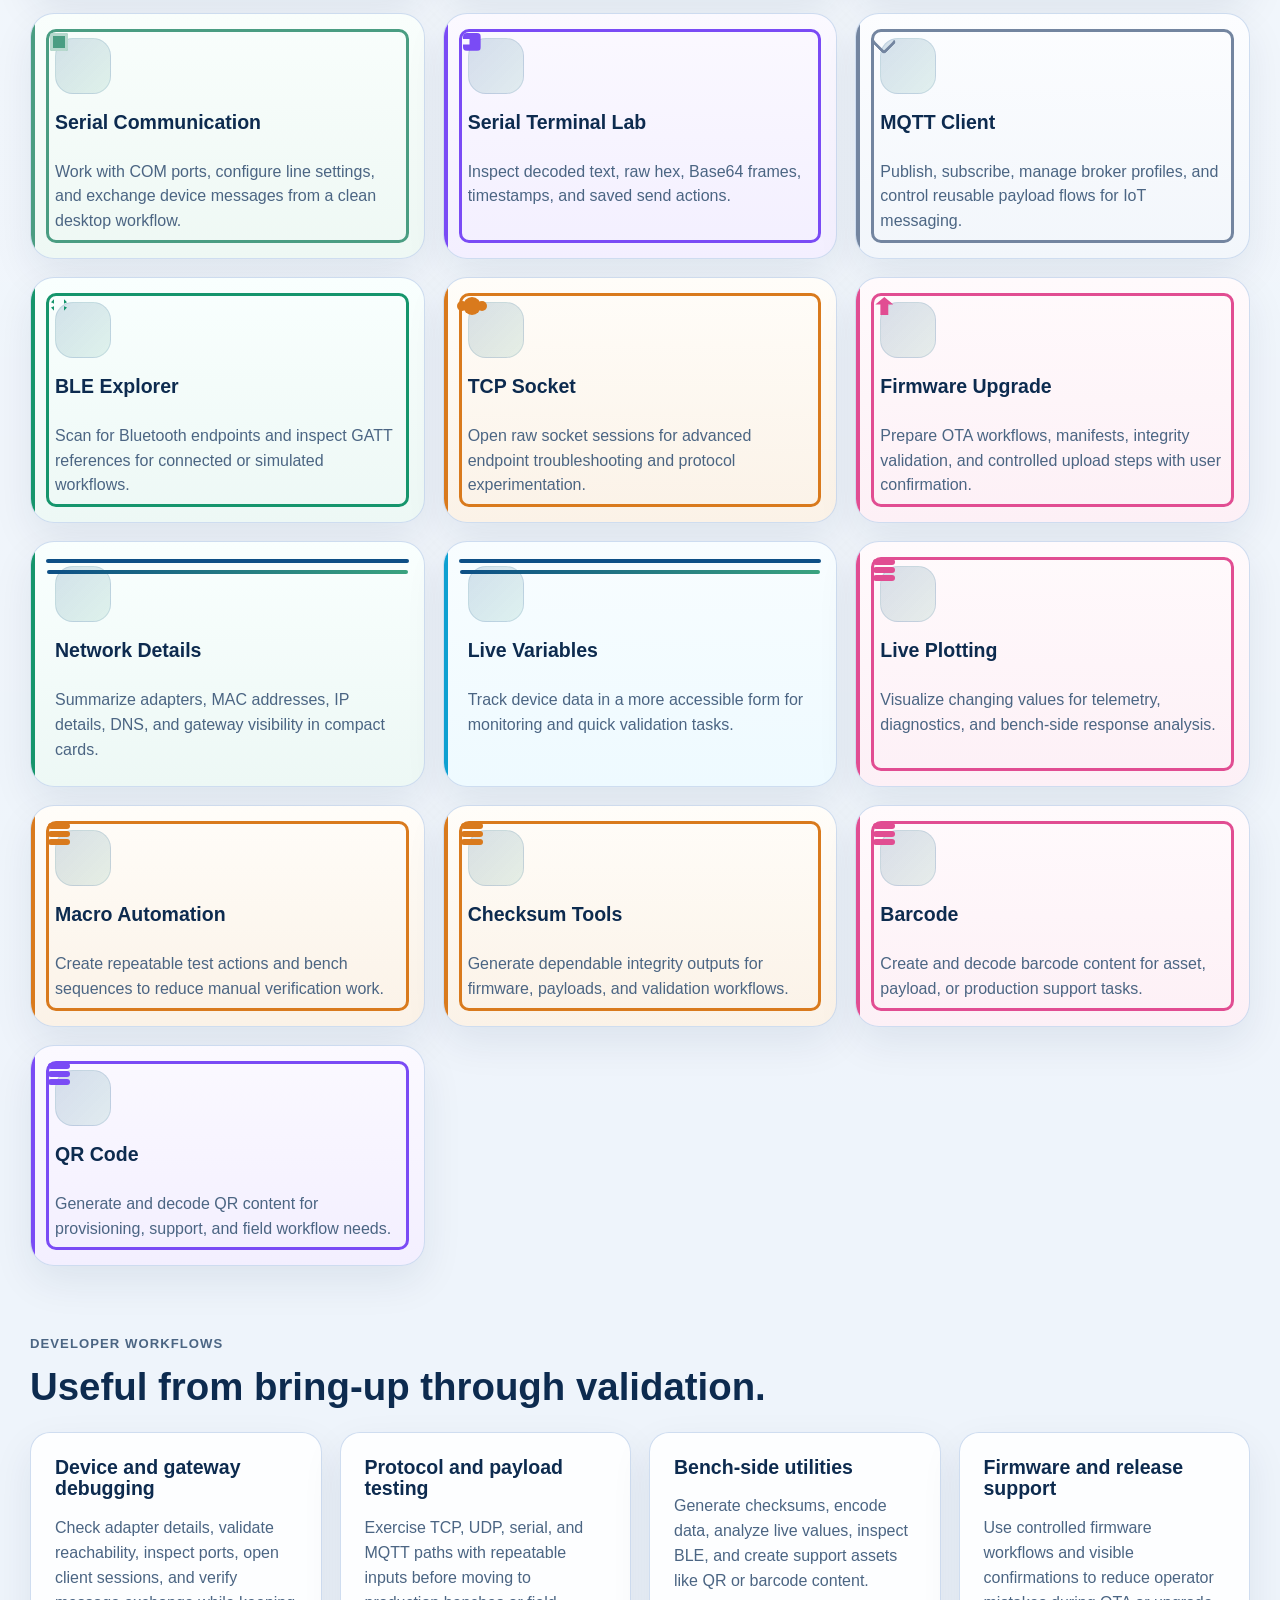
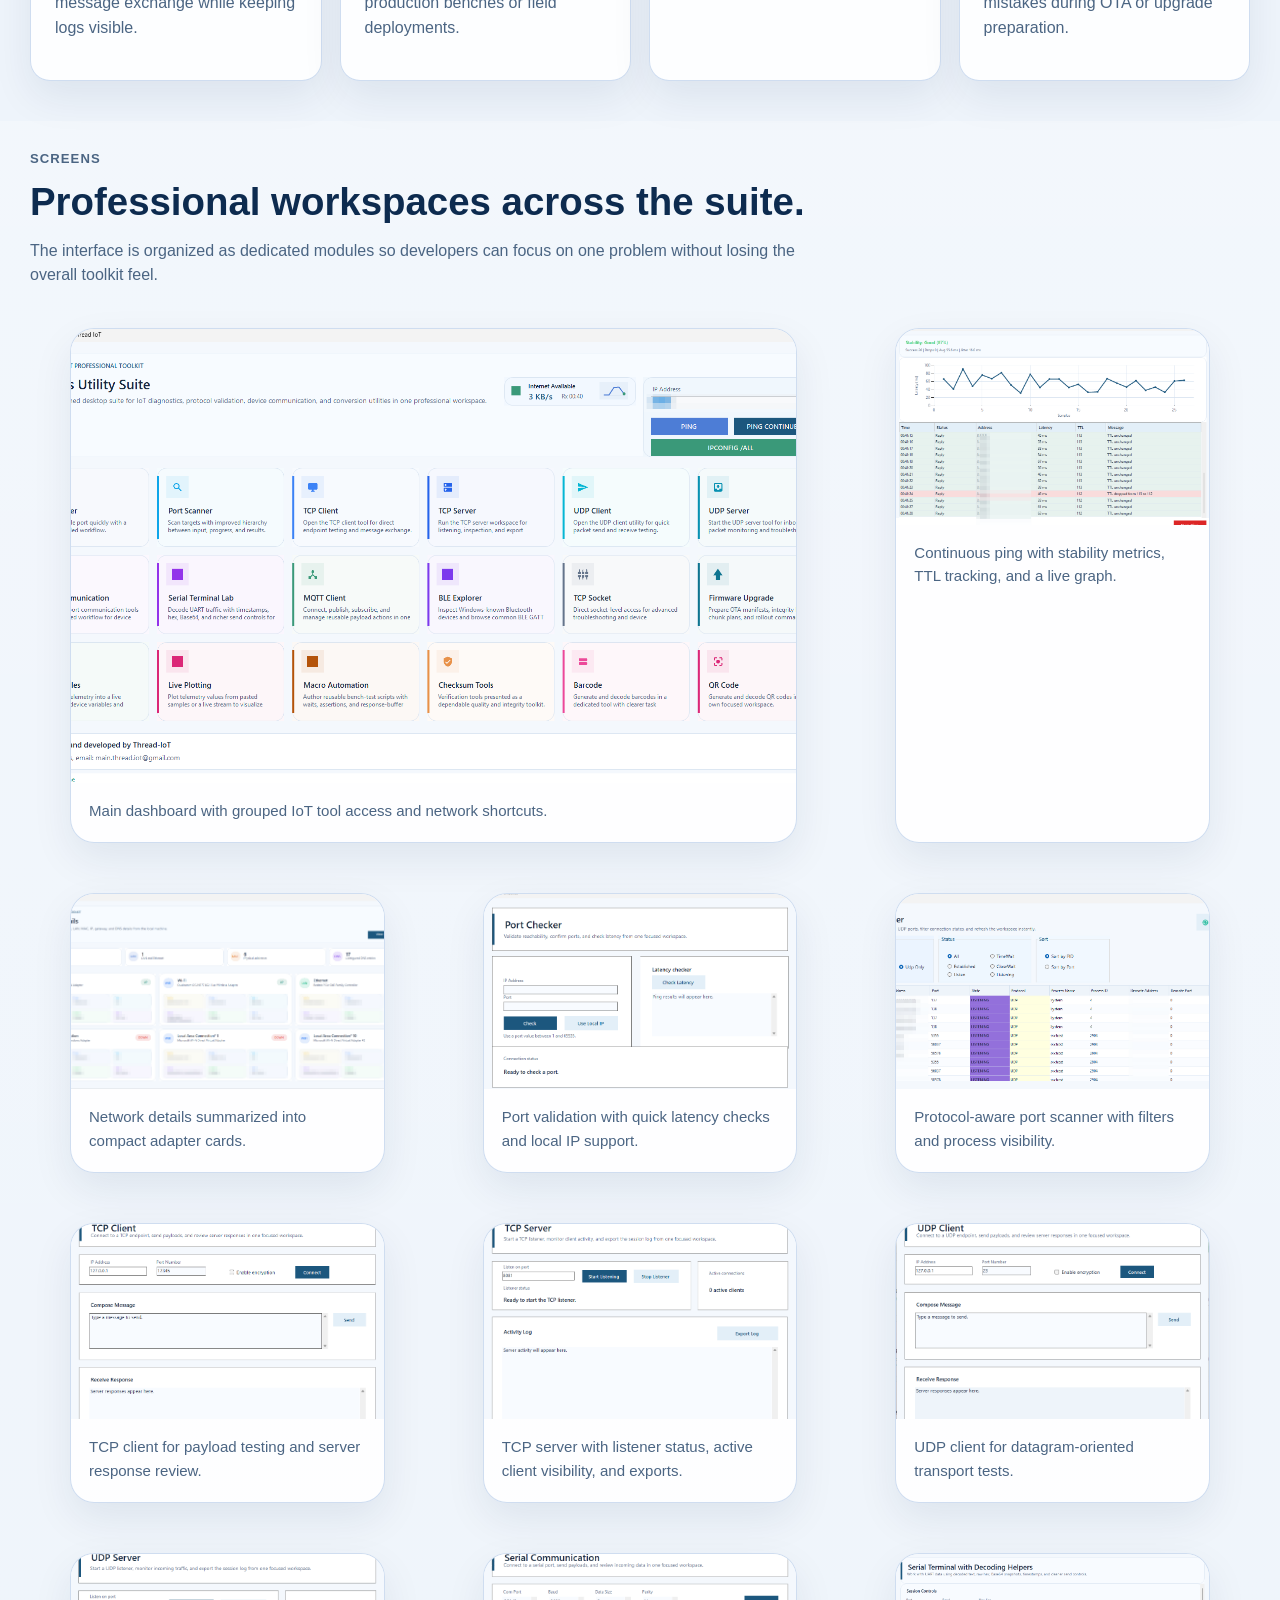
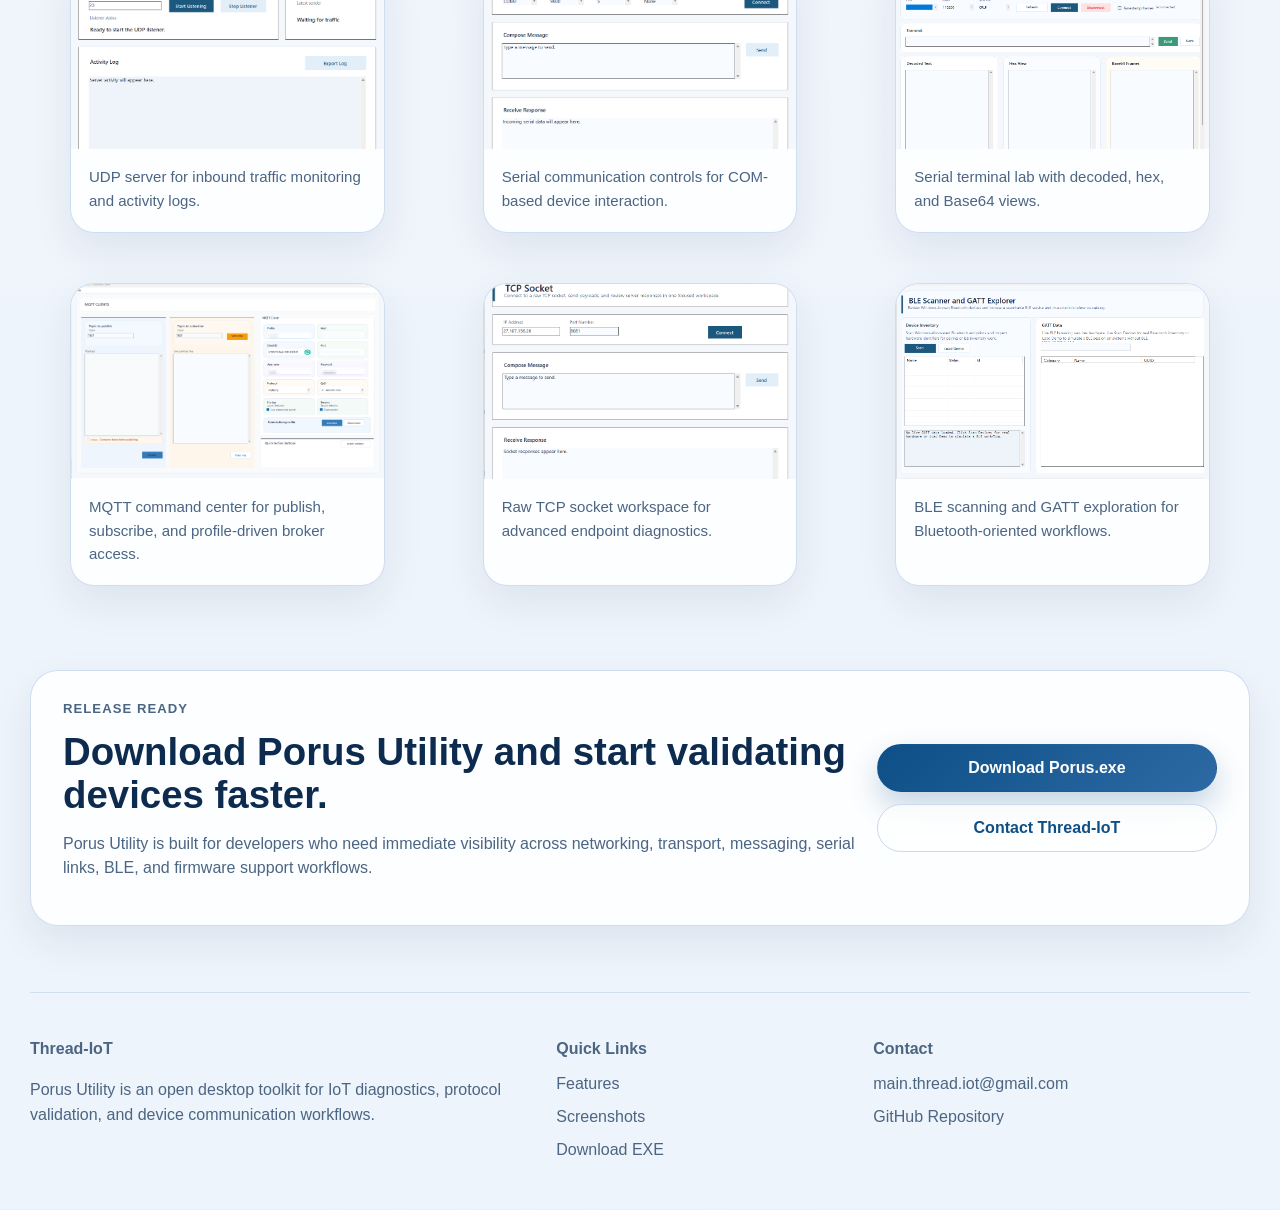
==== commit fdc1e9dc: "Add files via upload" ====
--- a/index.html
+++ b/index.html
@@ -117,6 +117,16 @@
             </div>
           </div>
         </div>
+        <div class="trust-panel">
+          <p class="eyebrow">Verification</p>
+          <h3>Verify the Porus Utility download before running it.</h3>
+          <p>Use the SHA256 checksum below to confirm that the downloaded file matches the release published by Thread-IoT.</p>
+          <div class="hash-box">
+            <span class="hash-label">SHA256</span>
+            <code>771504B5EA0ECB9A6CBA688A776C9DEBD559B9BC6247A655A1F8CD9CD4D3D048</code>
+          </div>
+          <p class="trust-note">Note: Windows may still show a reputation warning for a newly published or self-signed desktop executable. The checksum helps users validate file integrity.</p>
+        </div>
       </div>
     </section>
 
--- a/styles.css
+++ b/styles.css
@@ -173,6 +173,15 @@
   padding: 32px;
 }
 
+.trust-panel {
+  padding: 26px 30px;
+  border-radius: var(--radius-lg);
+  border: 1px solid rgba(201, 217, 238, 0.88);
+  background: rgba(255, 255, 255, 0.88);
+  box-shadow: var(--shadow);
+  text-align: center;
+}
+
 .hero-copy-grid {
   display: grid;
   grid-template-columns: 1fr;
@@ -368,6 +377,40 @@
 .hero-shot figcaption {
   padding: 16px 20px 20px;
   background: rgba(255, 255, 255, 0.94);
+}
+
+.hash-box {
+  margin: 18px auto 14px;
+  padding: 16px 18px;
+  max-width: 100%;
+  border-radius: 18px;
+  border: 1px solid var(--line);
+  background: linear-gradient(180deg, rgba(246, 249, 253, 0.96), rgba(255, 255, 255, 0.96));
+}
+
+.hash-label {
+  display: block;
+  margin-bottom: 8px;
+  color: var(--muted);
+  font-size: 0.8rem;
+  font-weight: 800;
+  letter-spacing: 0.06em;
+  text-transform: uppercase;
+}
+
+.hash-box code {
+  display: block;
+  color: var(--text);
+  font-size: 0.95rem;
+  line-height: 1.7;
+  word-break: break-all;
+  font-family: Consolas, "Courier New", monospace;
+}
+
+.trust-note {
+  margin: 0;
+  color: var(--muted);
+  font-size: 0.94rem;
 }
 
 .section {
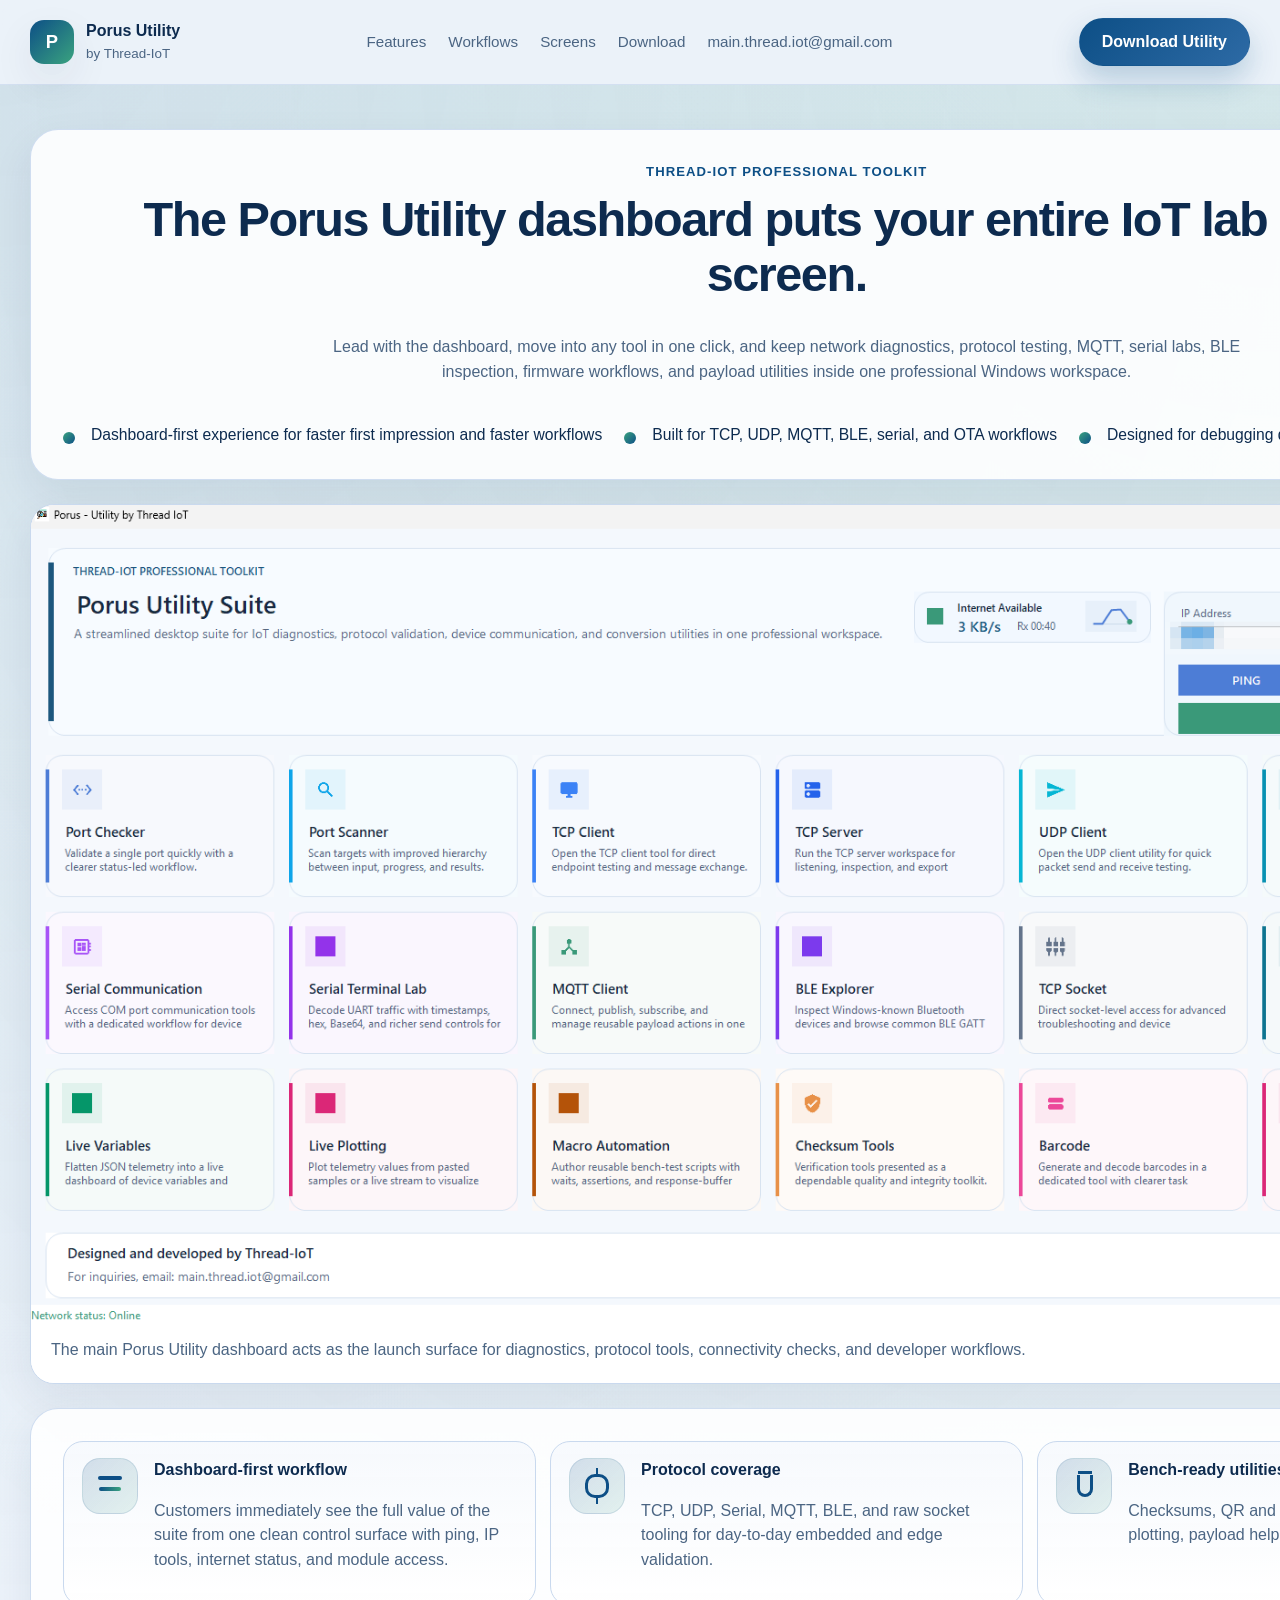
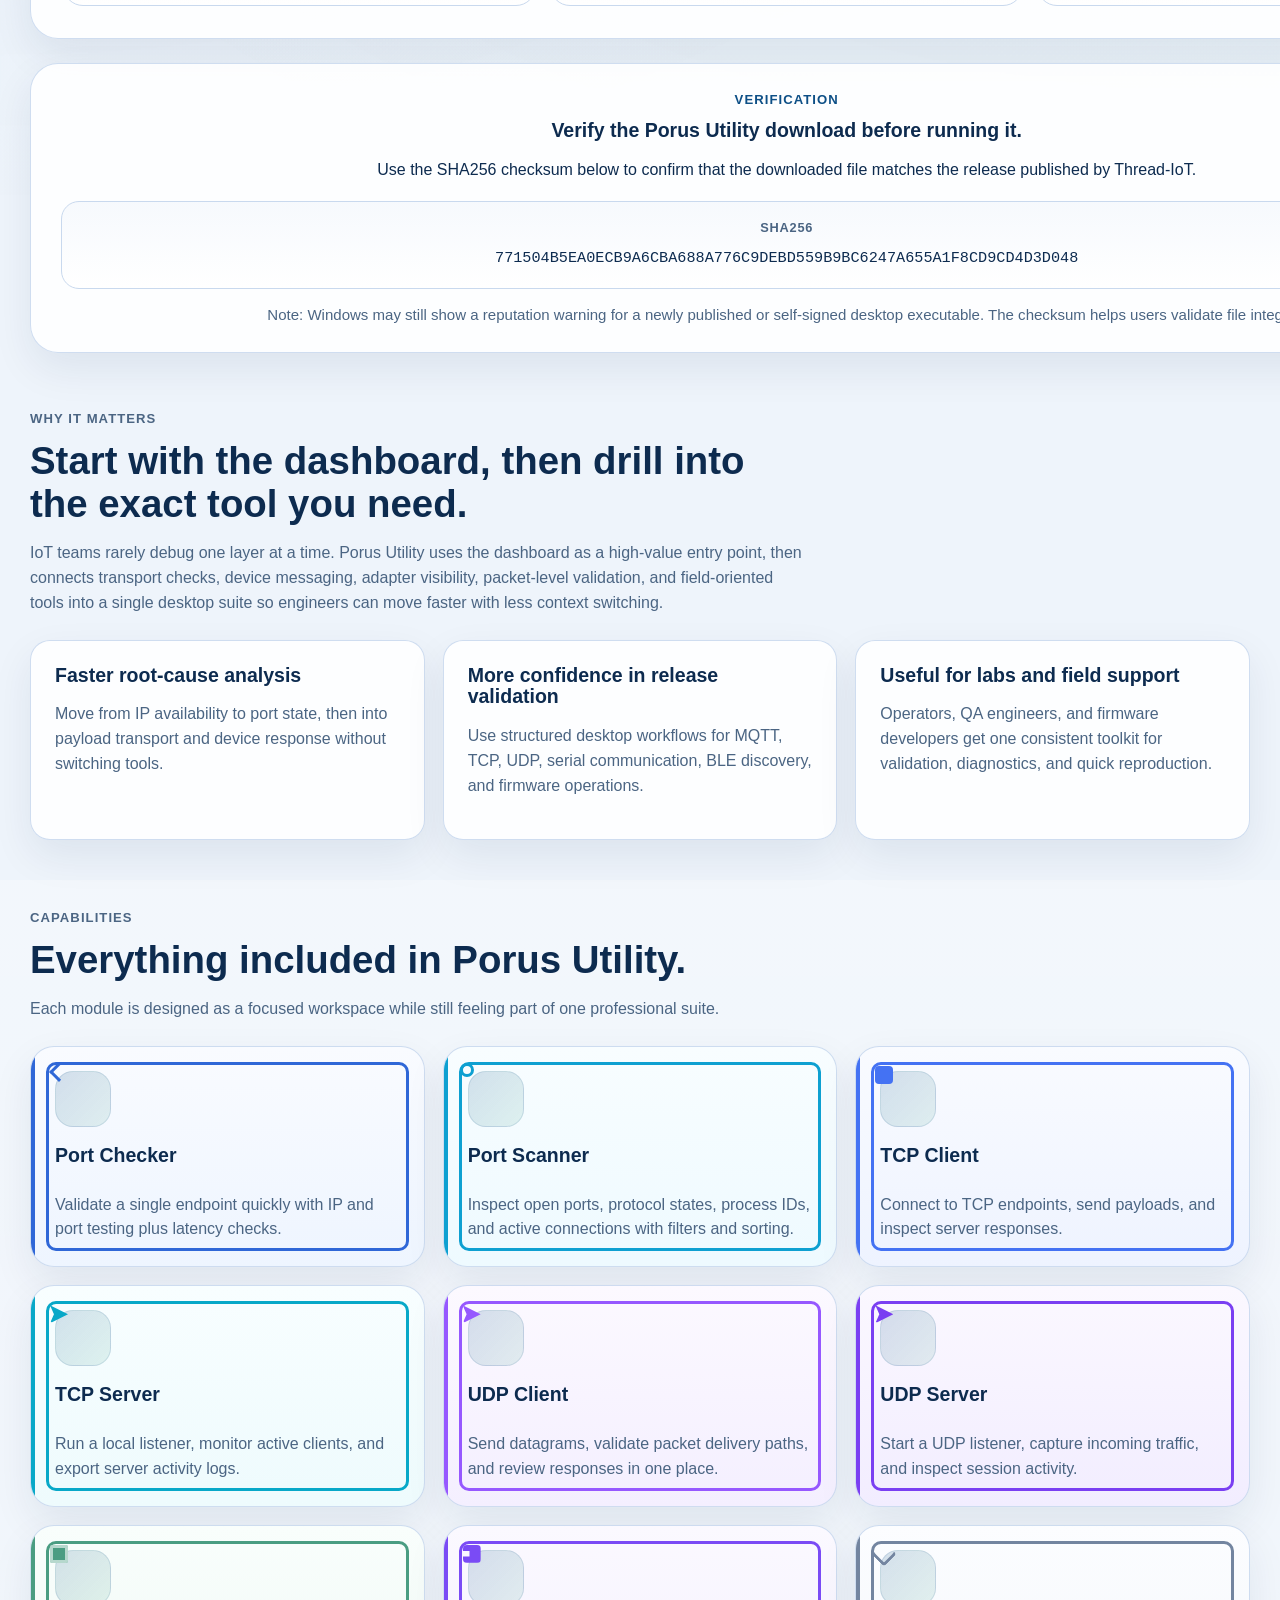
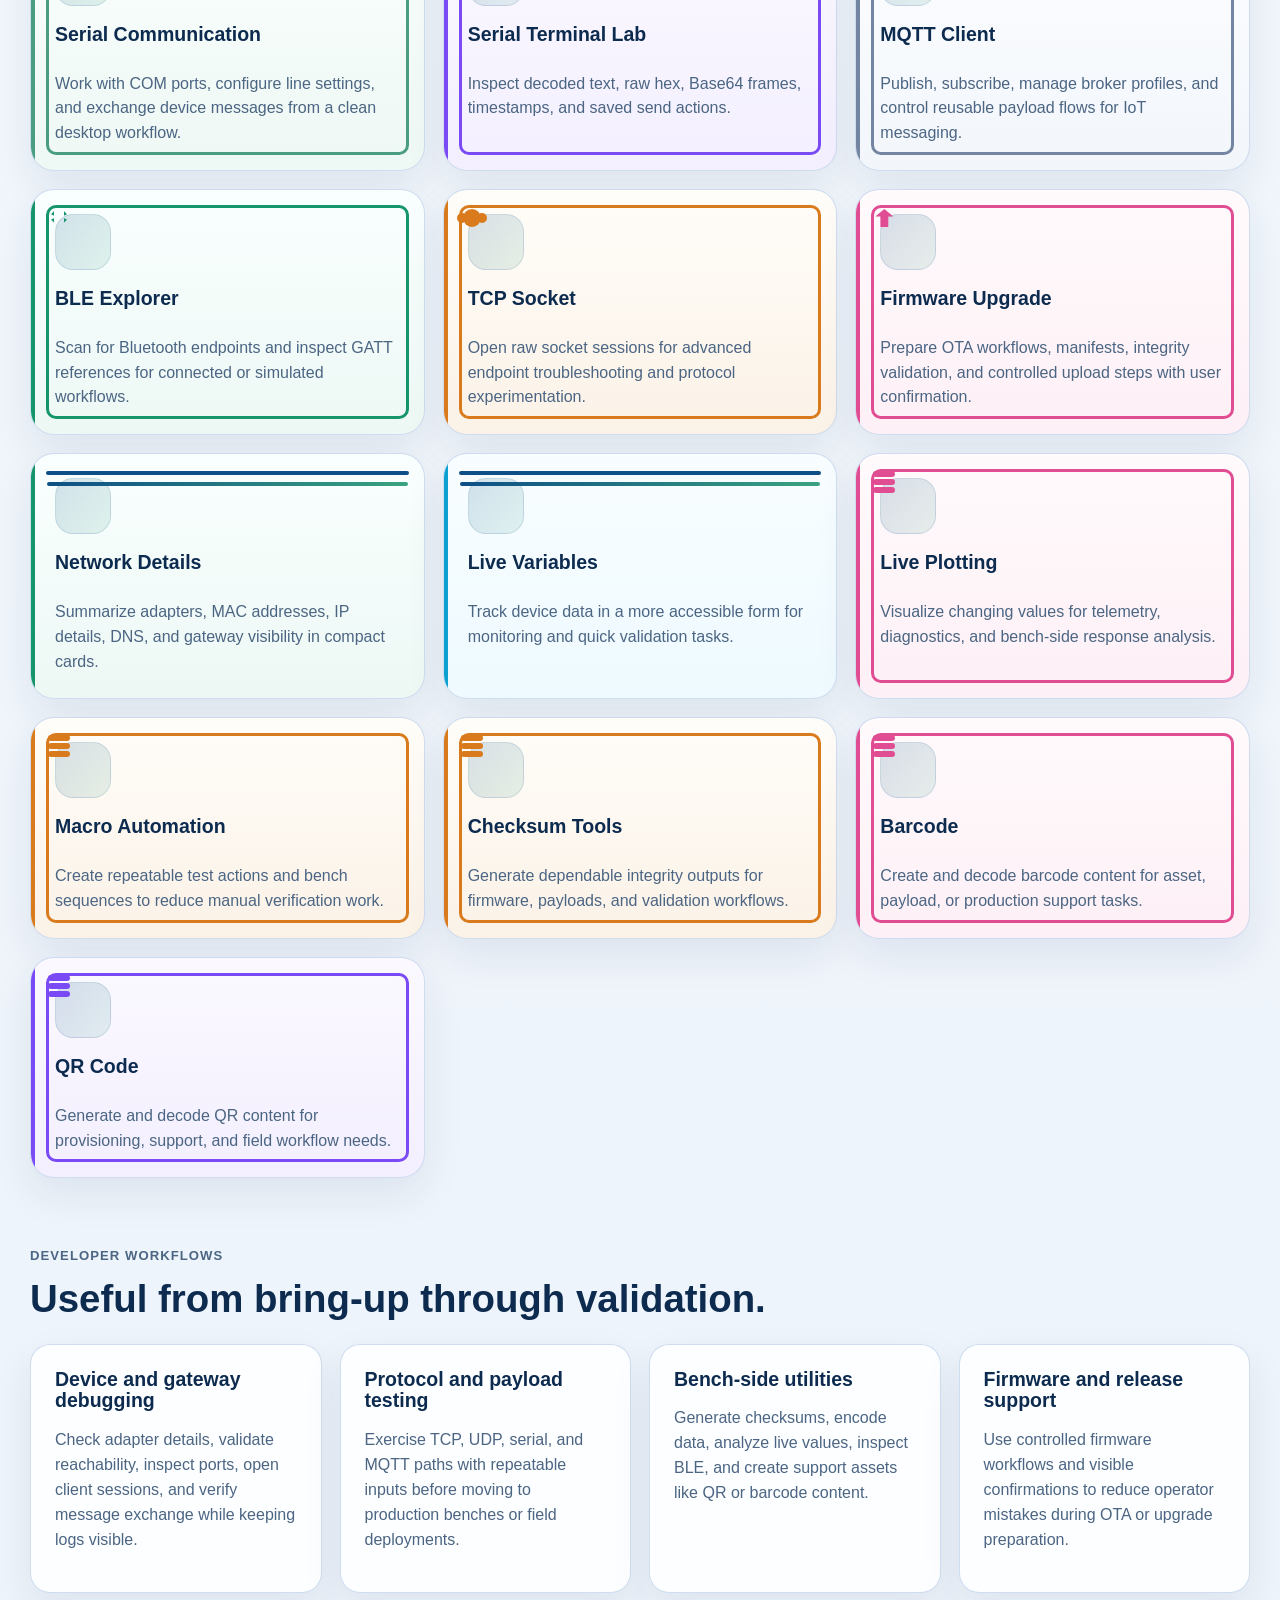
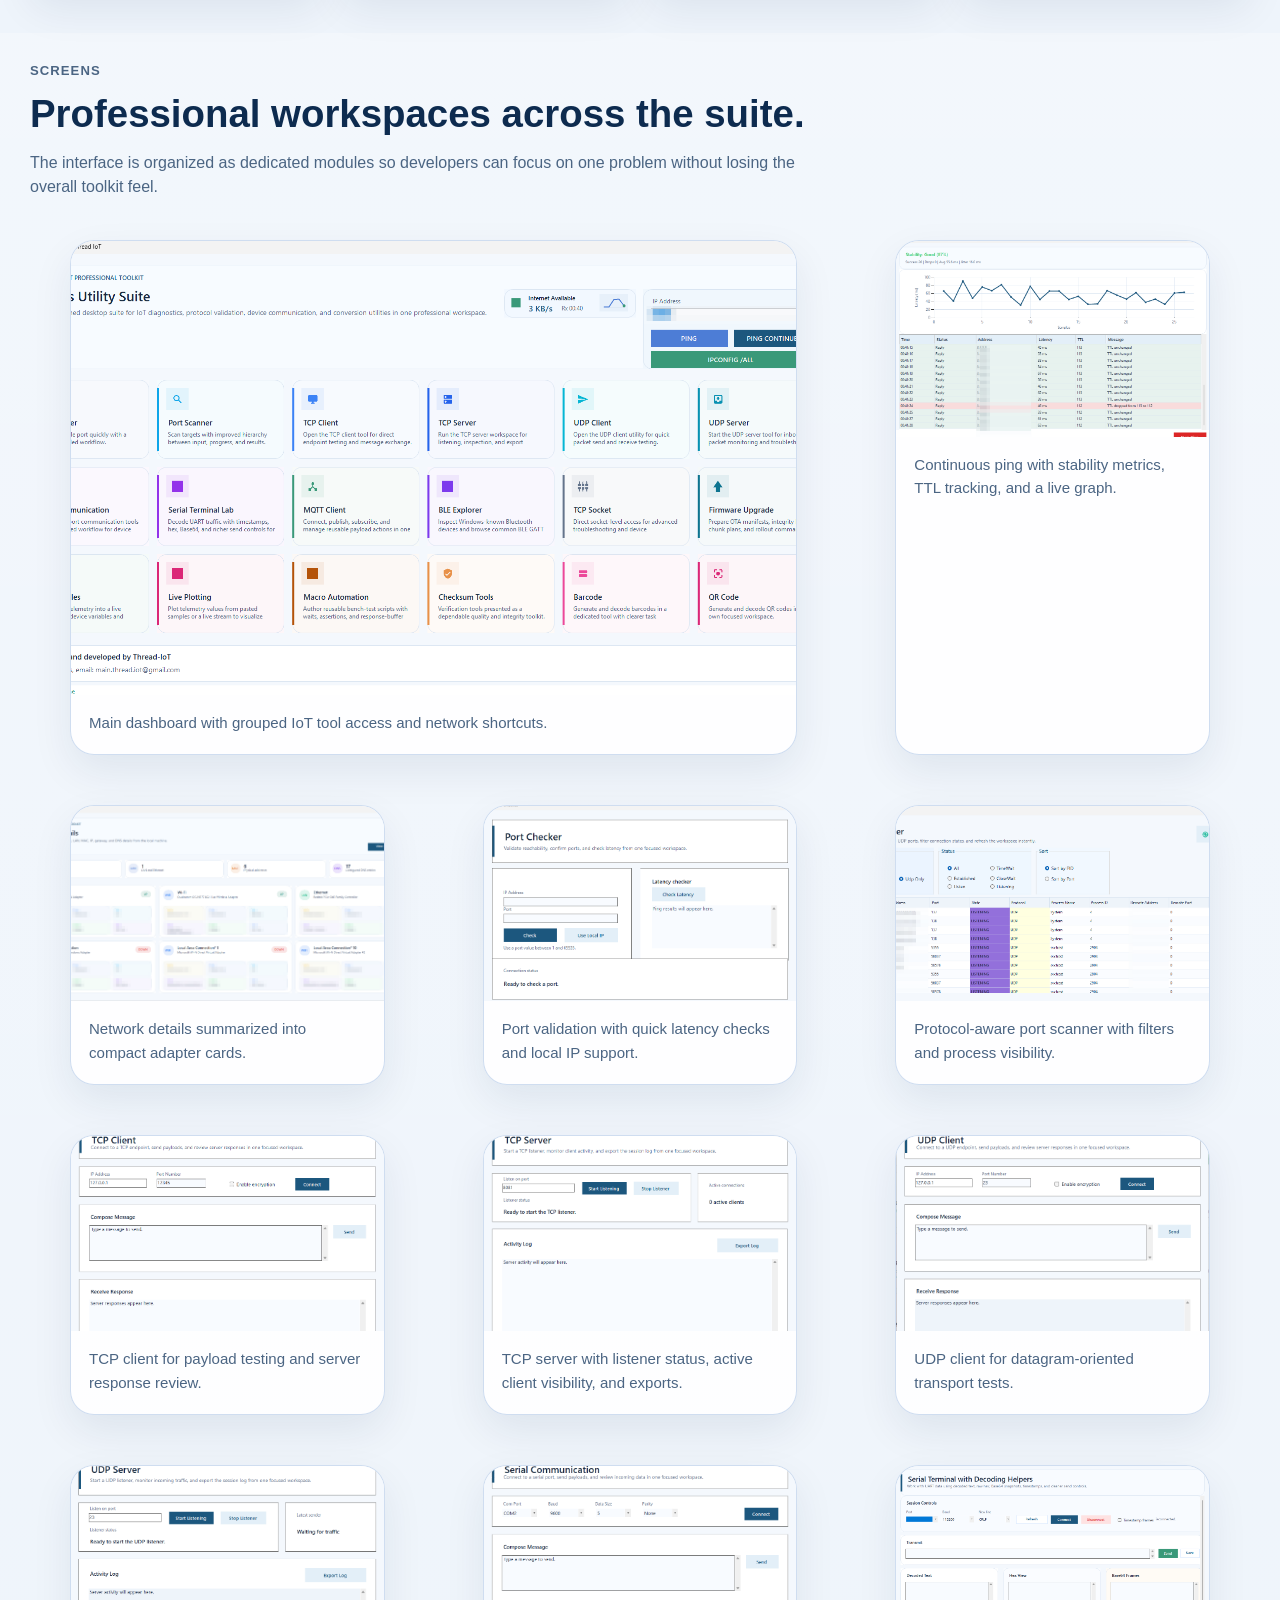
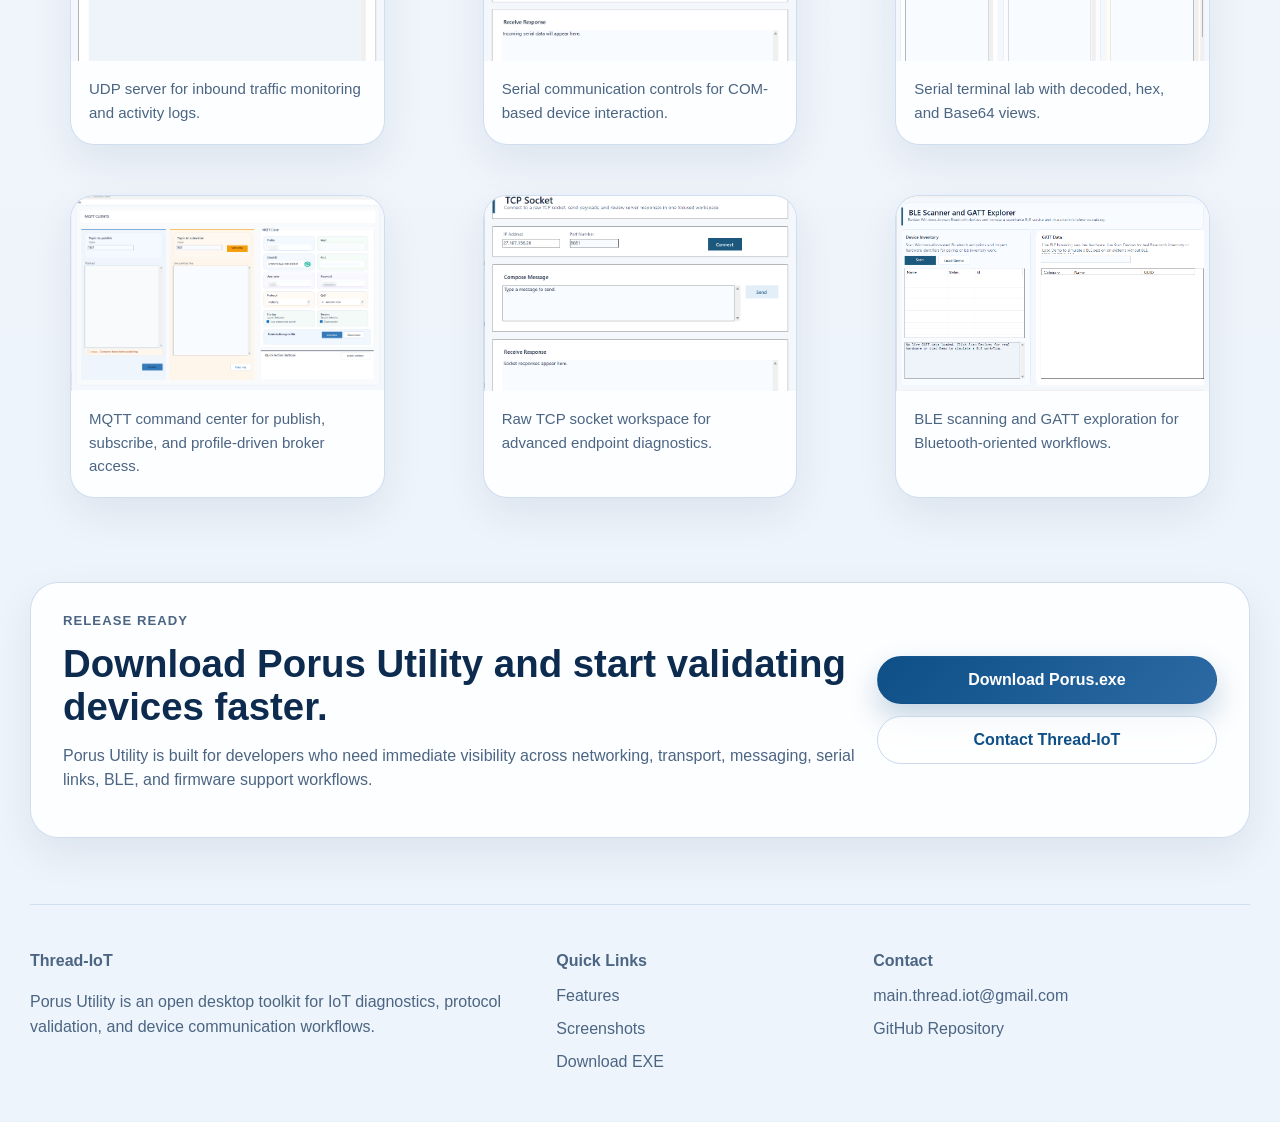
==== commit 0c1d1f92: "Update index.html" ====
--- a/index.html
+++ b/index.html
@@ -77,12 +77,7 @@
             <div class="hero-copy-main">
               <p class="hero-text">Lead with the dashboard, move into any tool in one click, and keep network diagnostics, protocol testing, MQTT, serial labs, BLE inspection, firmware workflows, and payload utilities inside one professional Windows workspace.</p>
             </div>
-            <div class="hero-copy-side">
-            <div class="hero-actions">
-                <a class="button button-primary" href="./downloads/Porus.exe" download>Download EXE</a>
-                <a class="button button-secondary" href="#screens">Explore Screens</a>
-              </div>
-            </div>
+        
           </div>
           <ul class="hero-points">
             <li>Dashboard-first experience for faster first impression and faster workflows</li>
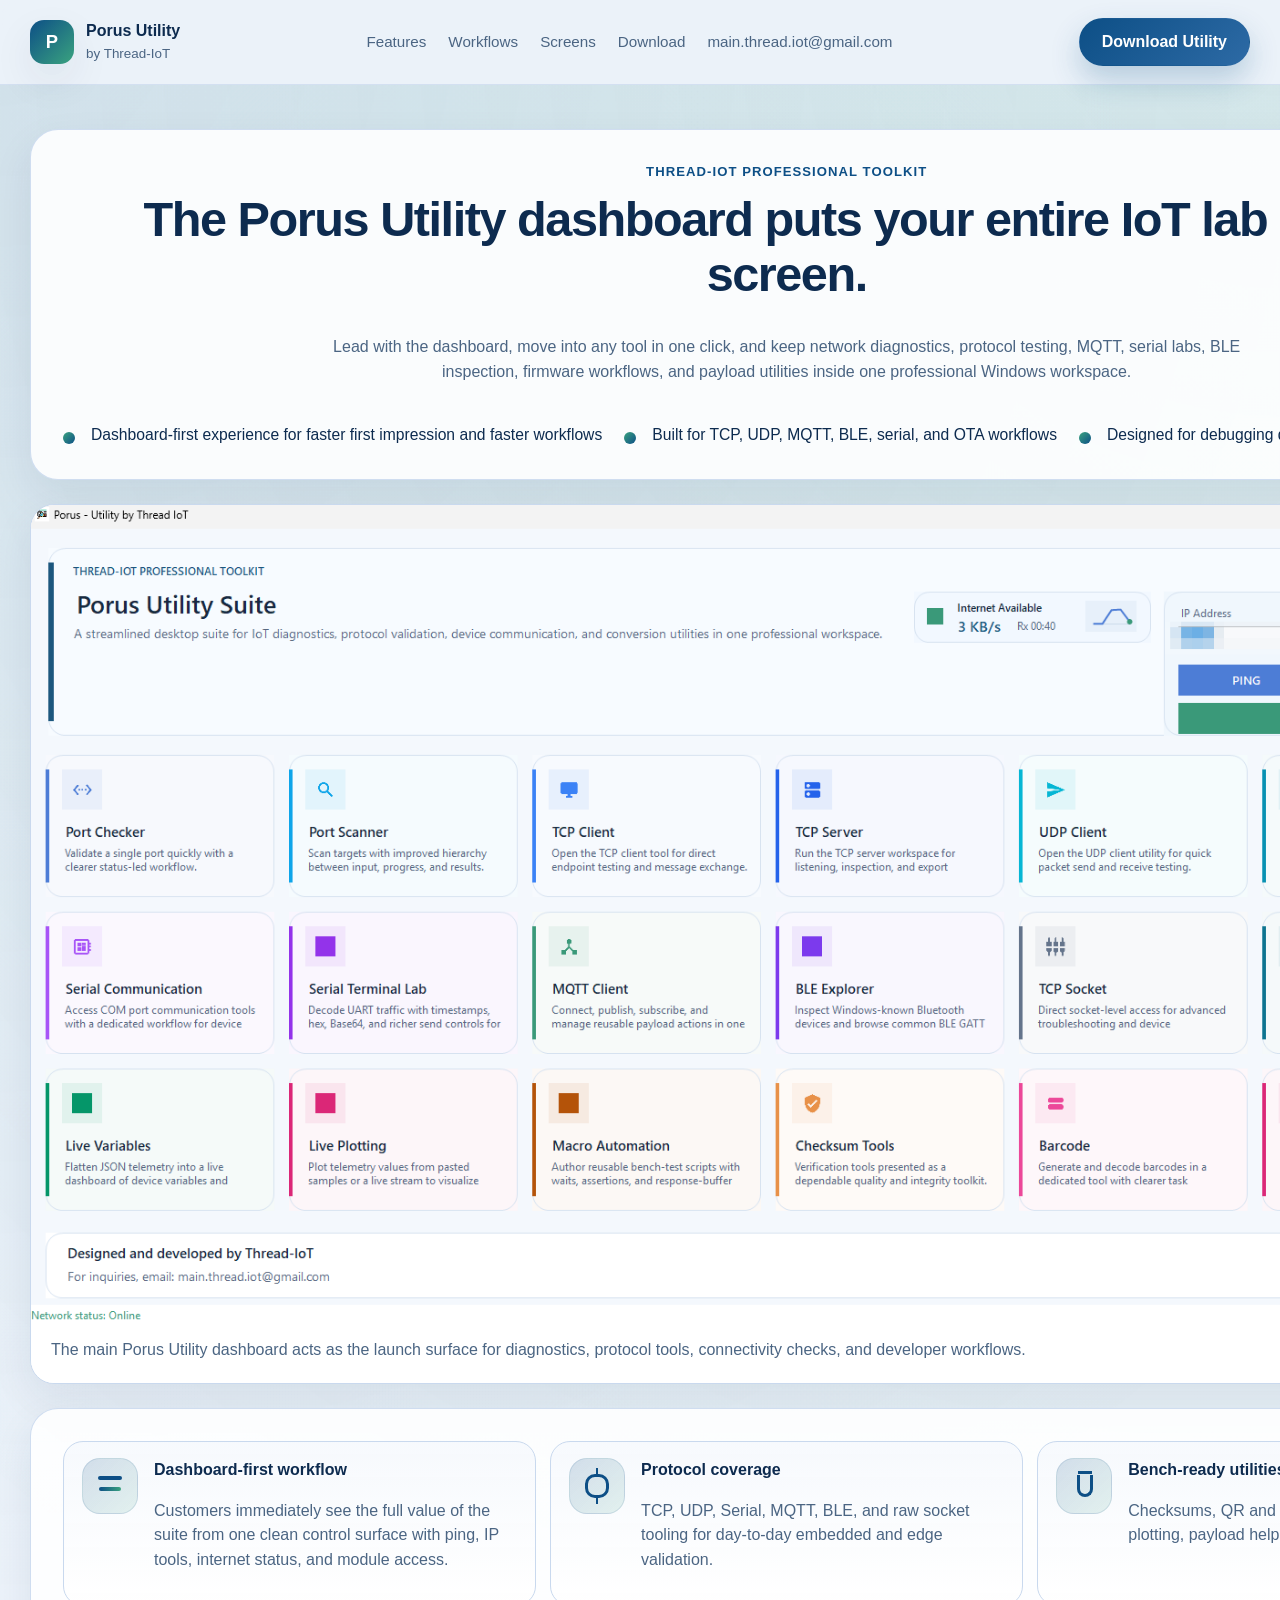
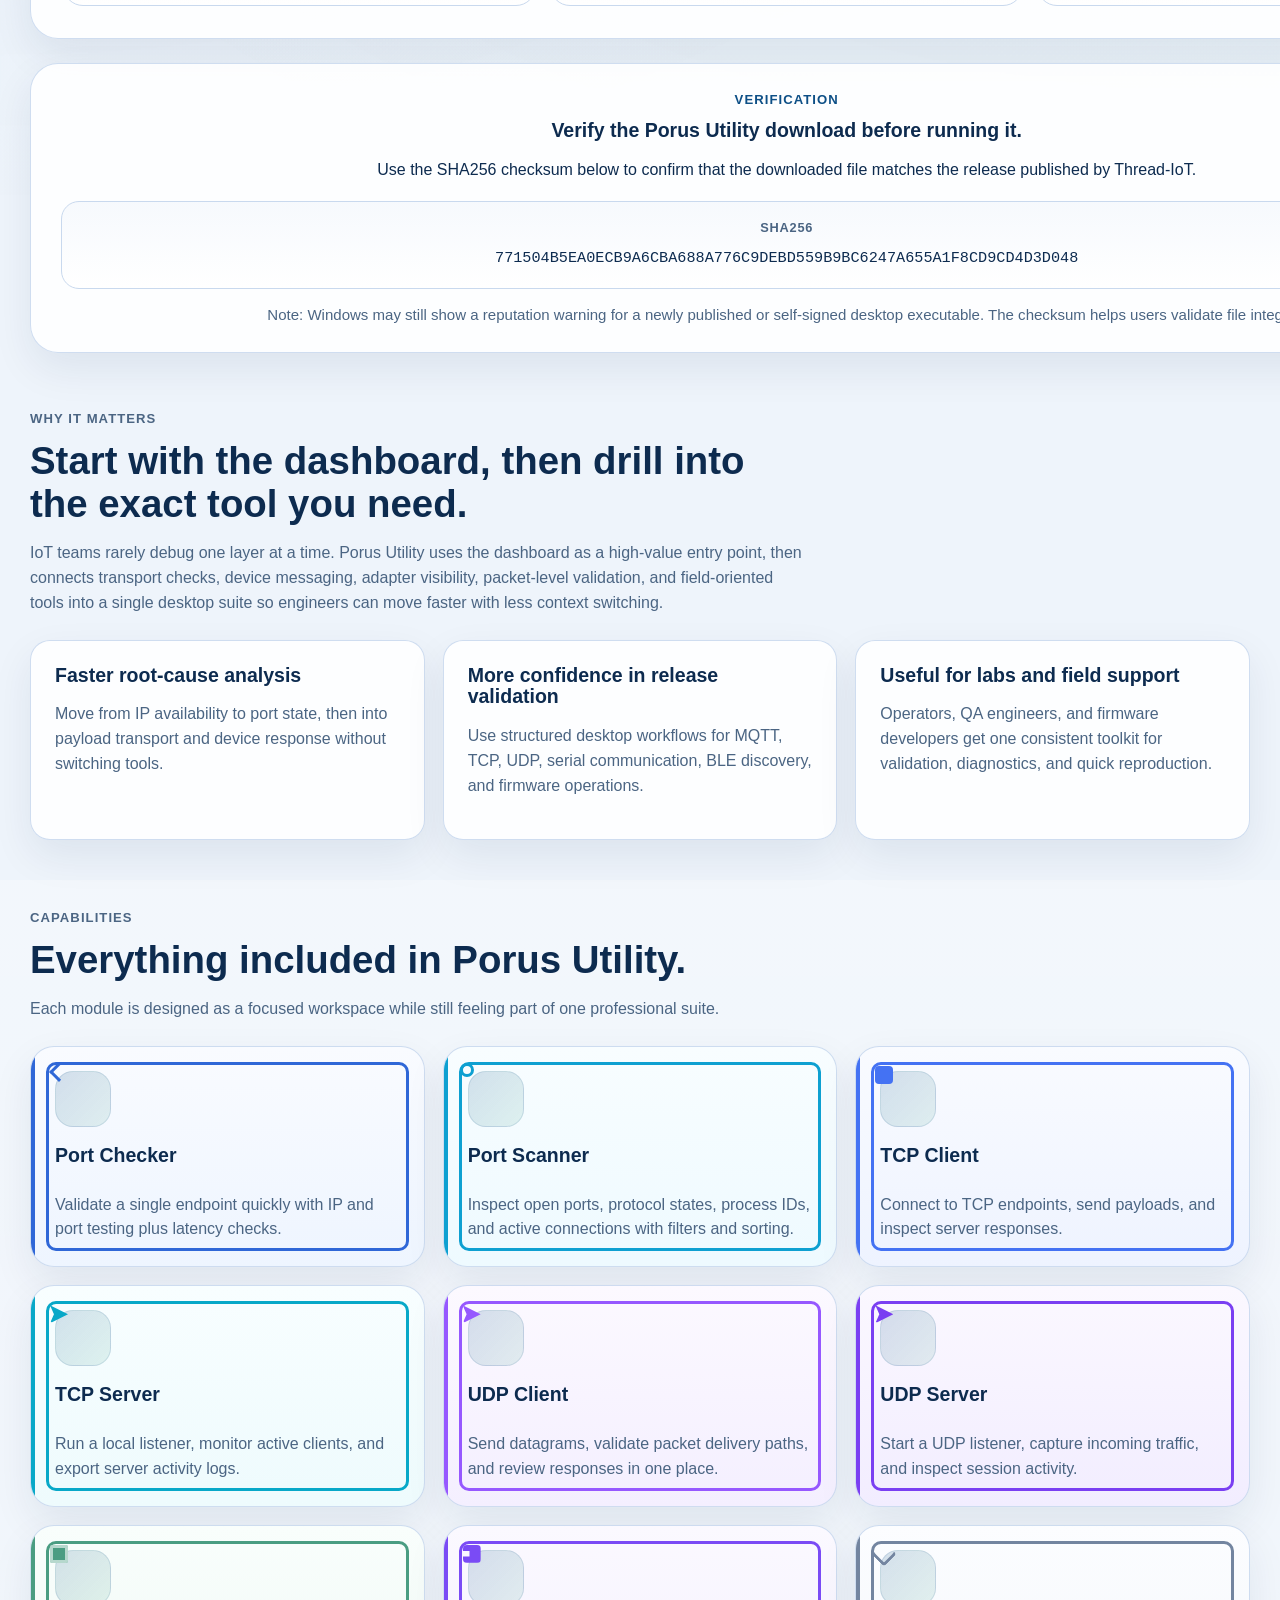
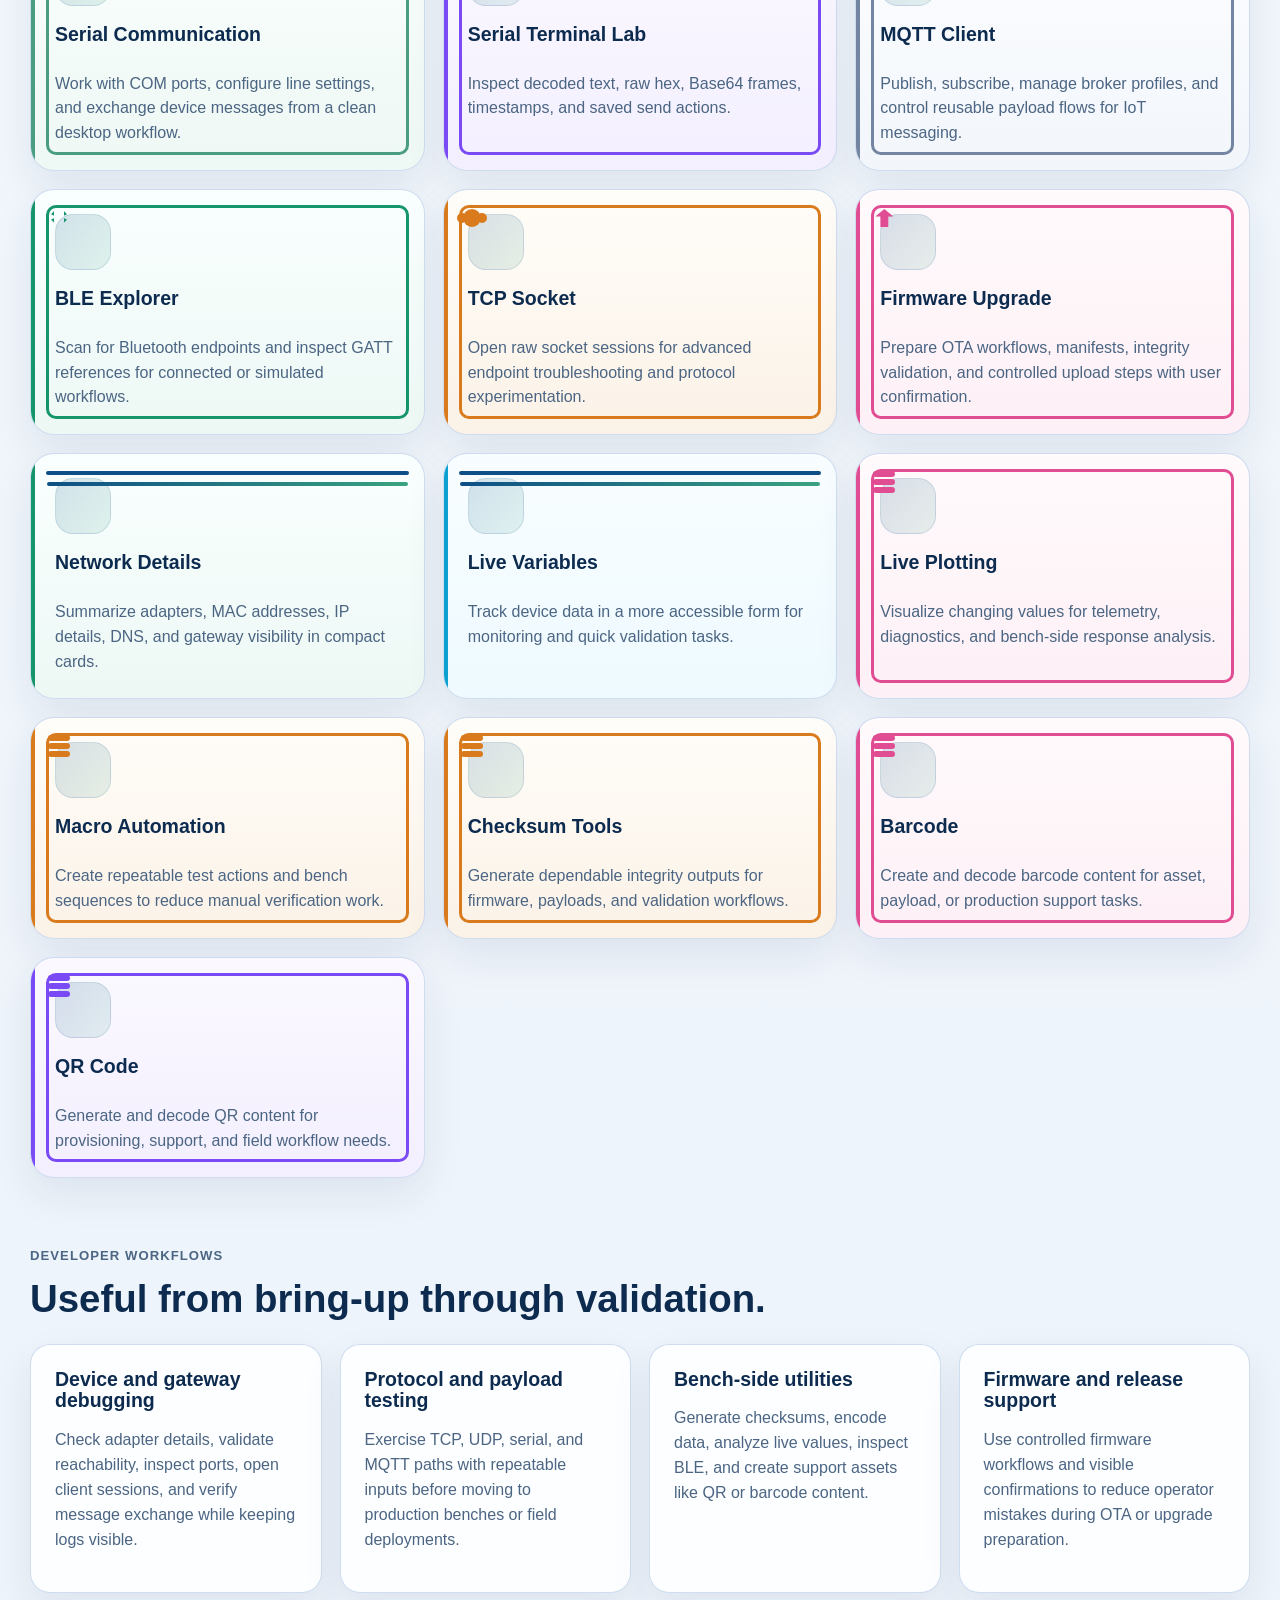
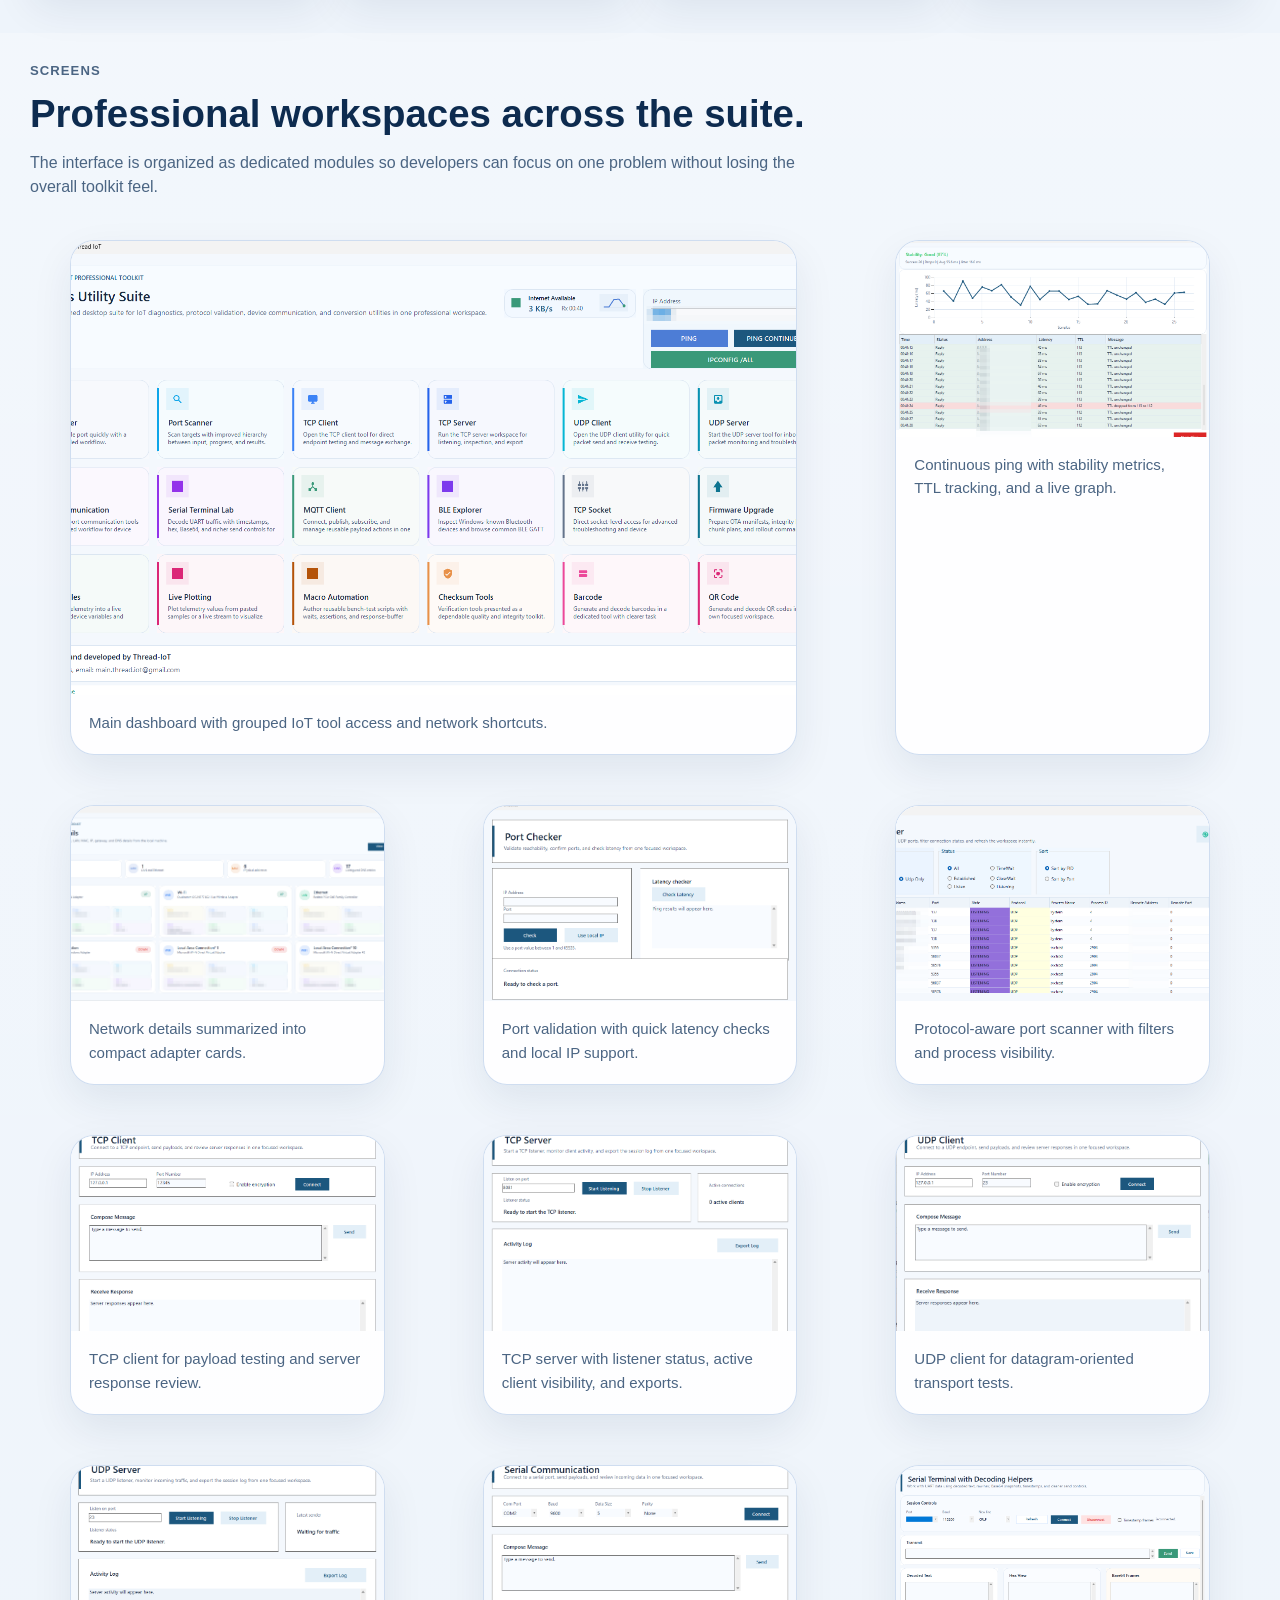
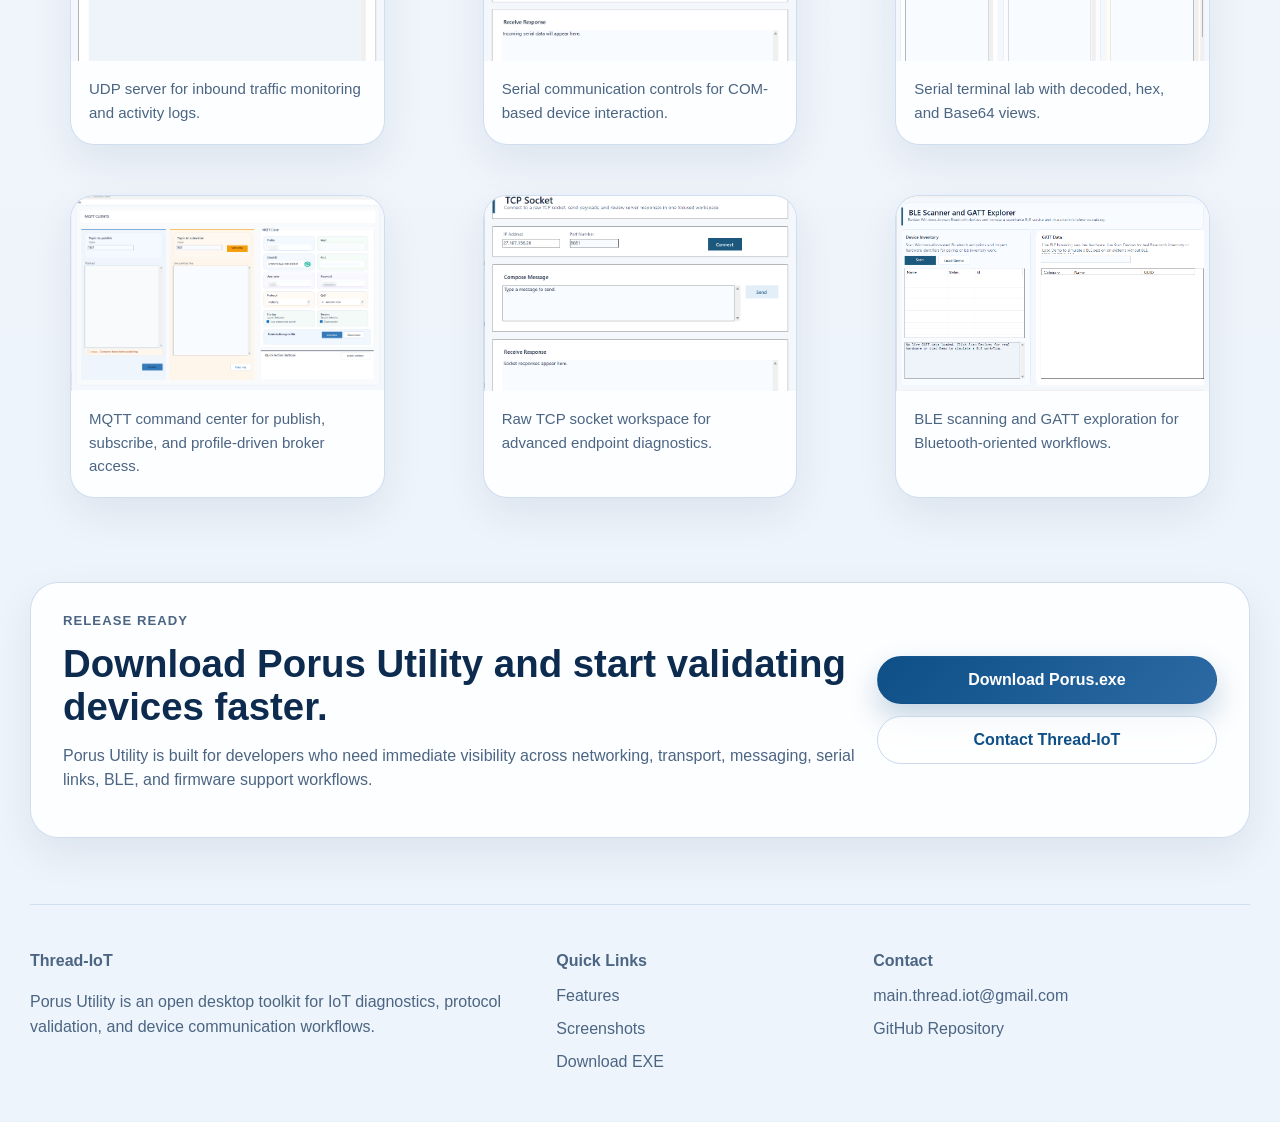
==== commit 7bcfab1f: "Update index.html" ====
--- a/index.html
+++ b/index.html
@@ -23,6 +23,15 @@
   <link rel="icon" href="./assets/favicon.svg" type="image/svg+xml">
   <link rel="manifest" href="./site.webmanifest">
   <link rel="stylesheet" href="./styles.css">
+  <!-- Google tag (gtag.js) -->
+<script async src="https://www.googletagmanager.com/gtag/js?id=G-HFD29YX2C5"></script>
+<script>
+  window.dataLayer = window.dataLayer || [];
+  function gtag(){dataLayer.push(arguments);}
+  gtag('js', new Date());
+
+  gtag('config', 'G-HFD29YX2C5');
+</script>
   <script type="application/ld+json">
   {
     "@context": "https://schema.org",
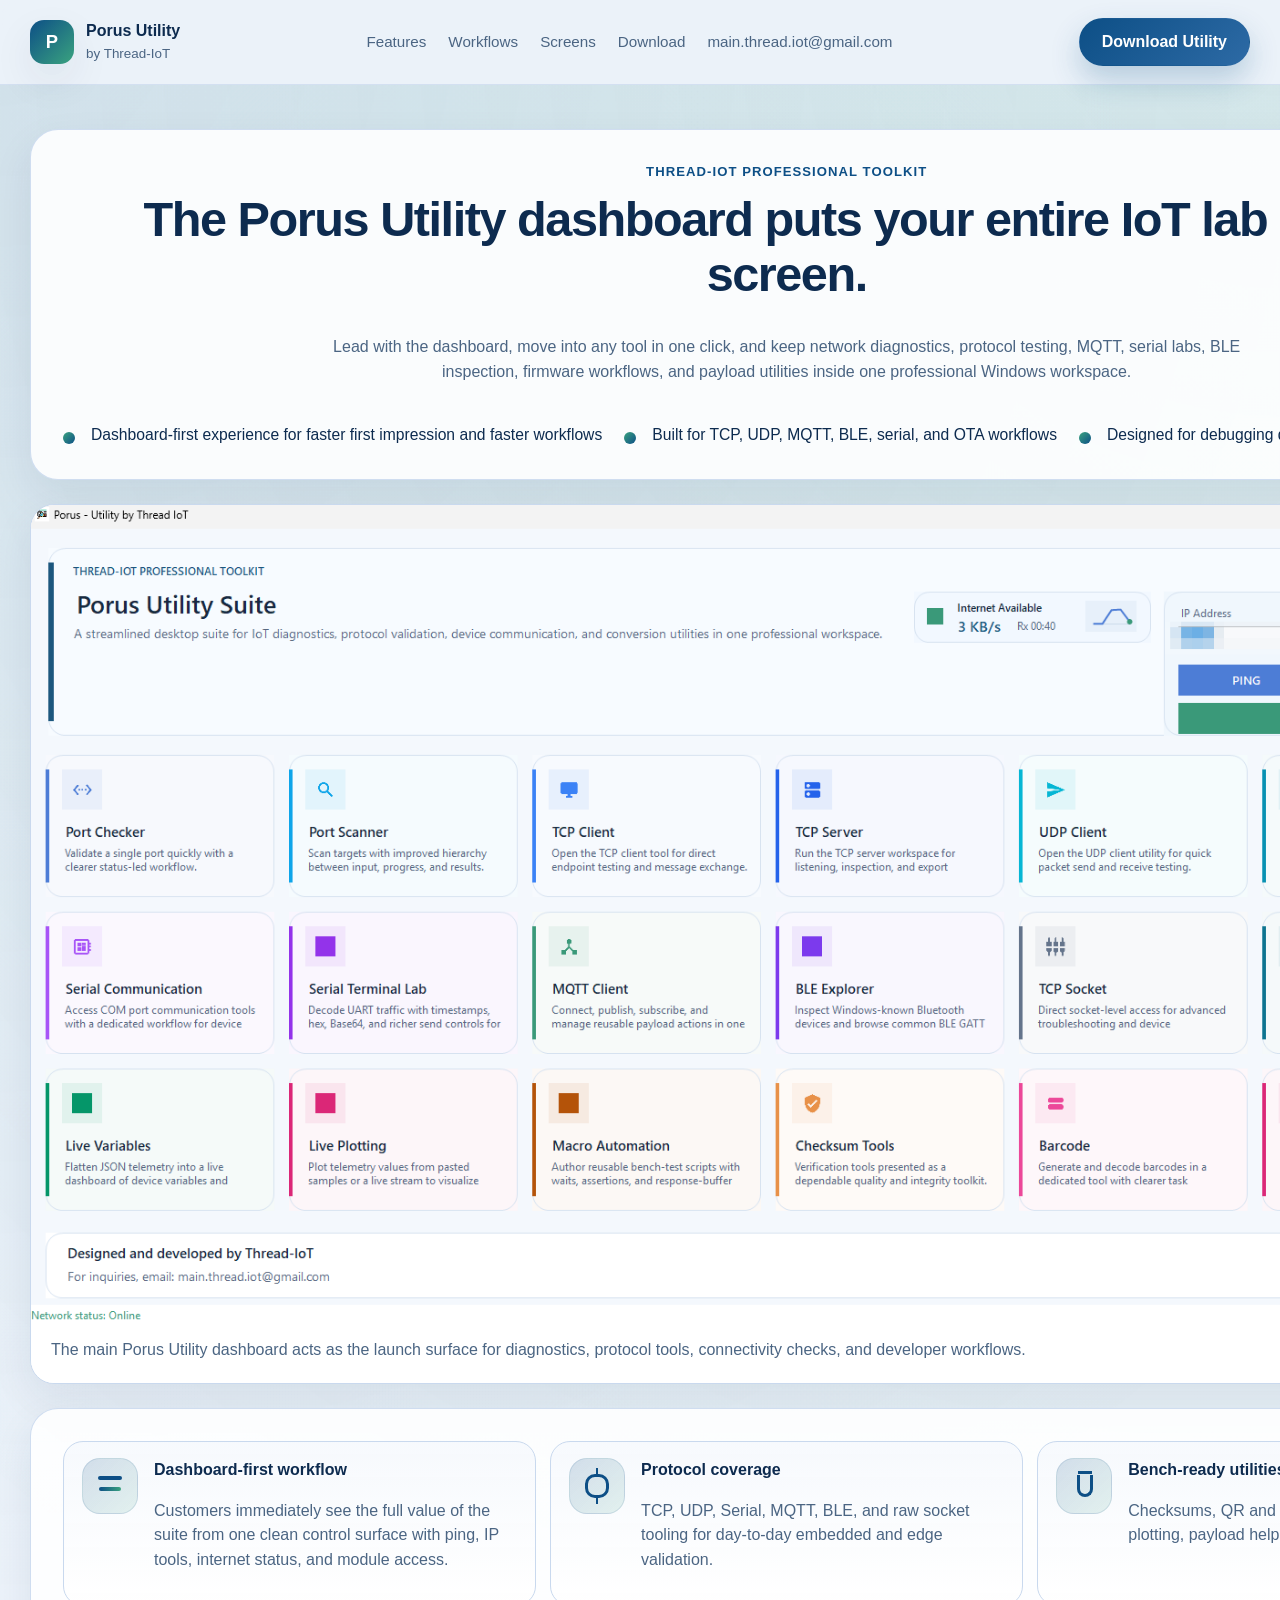
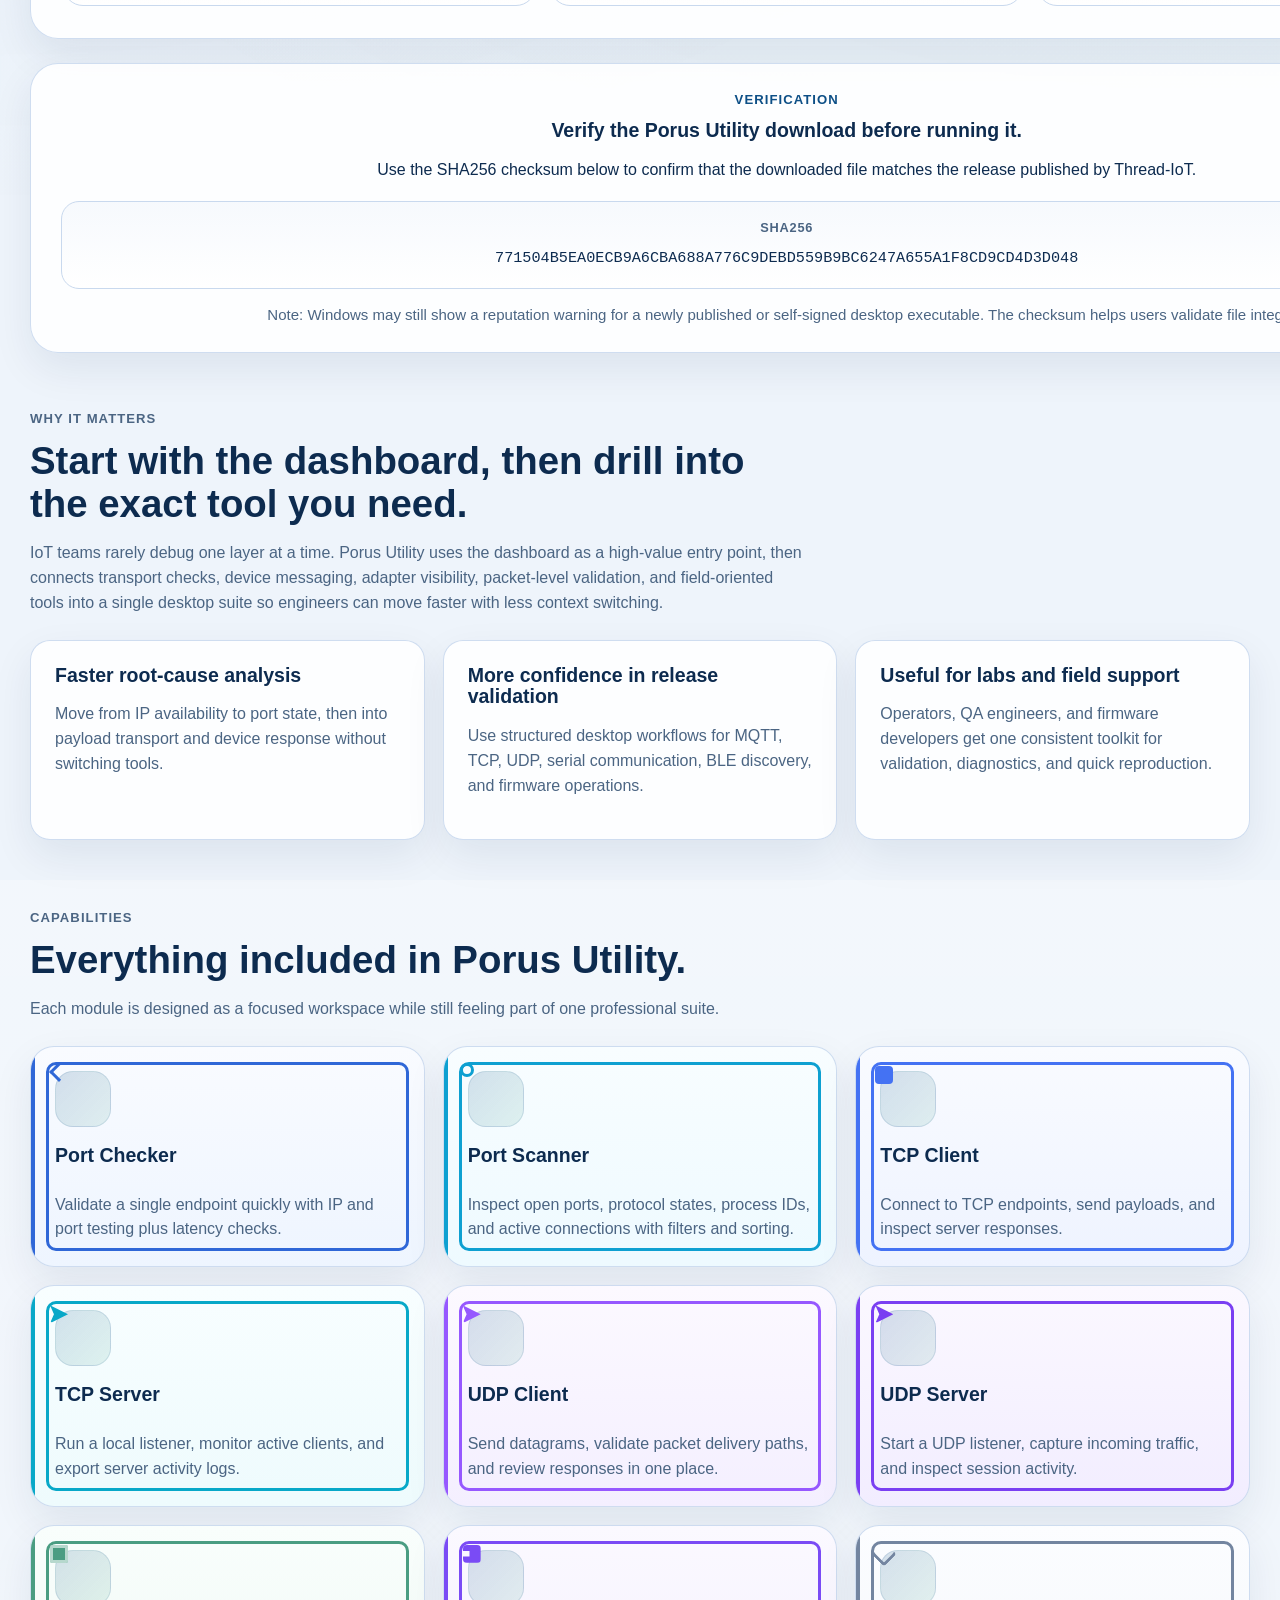
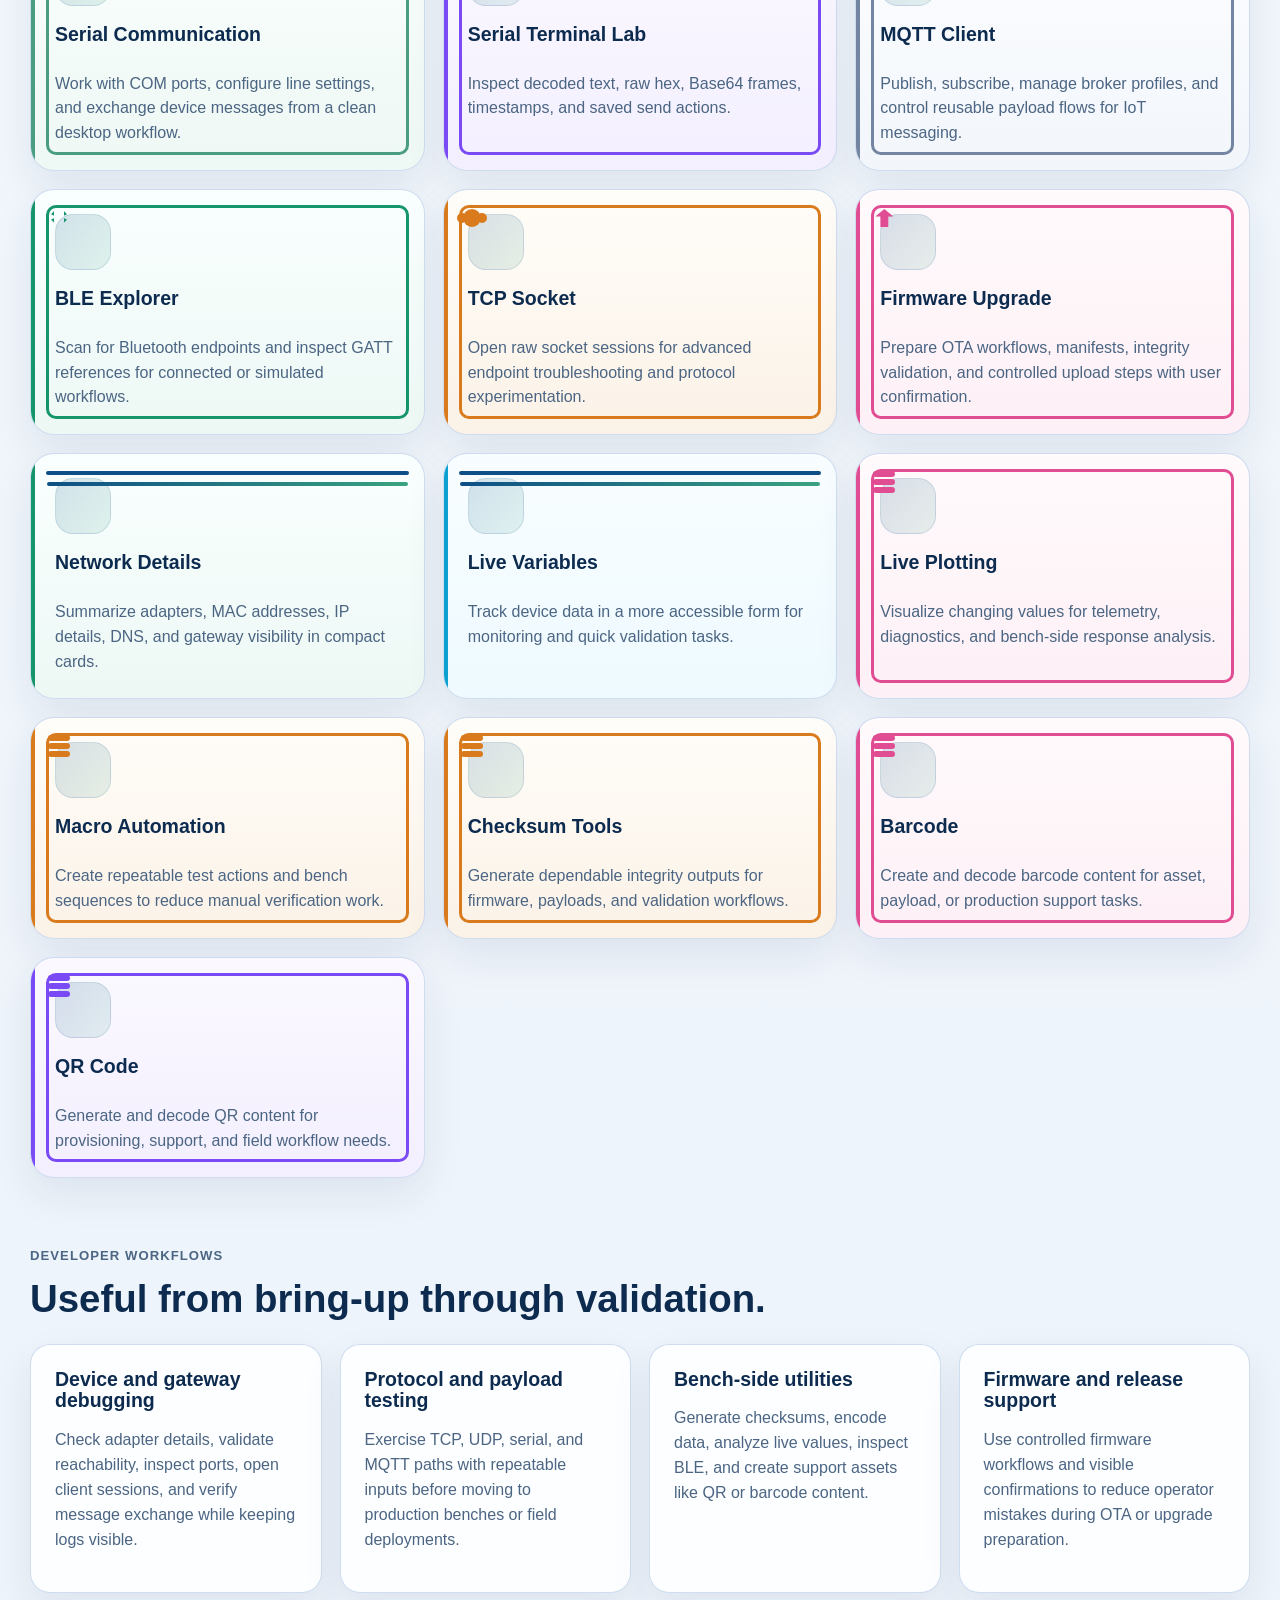
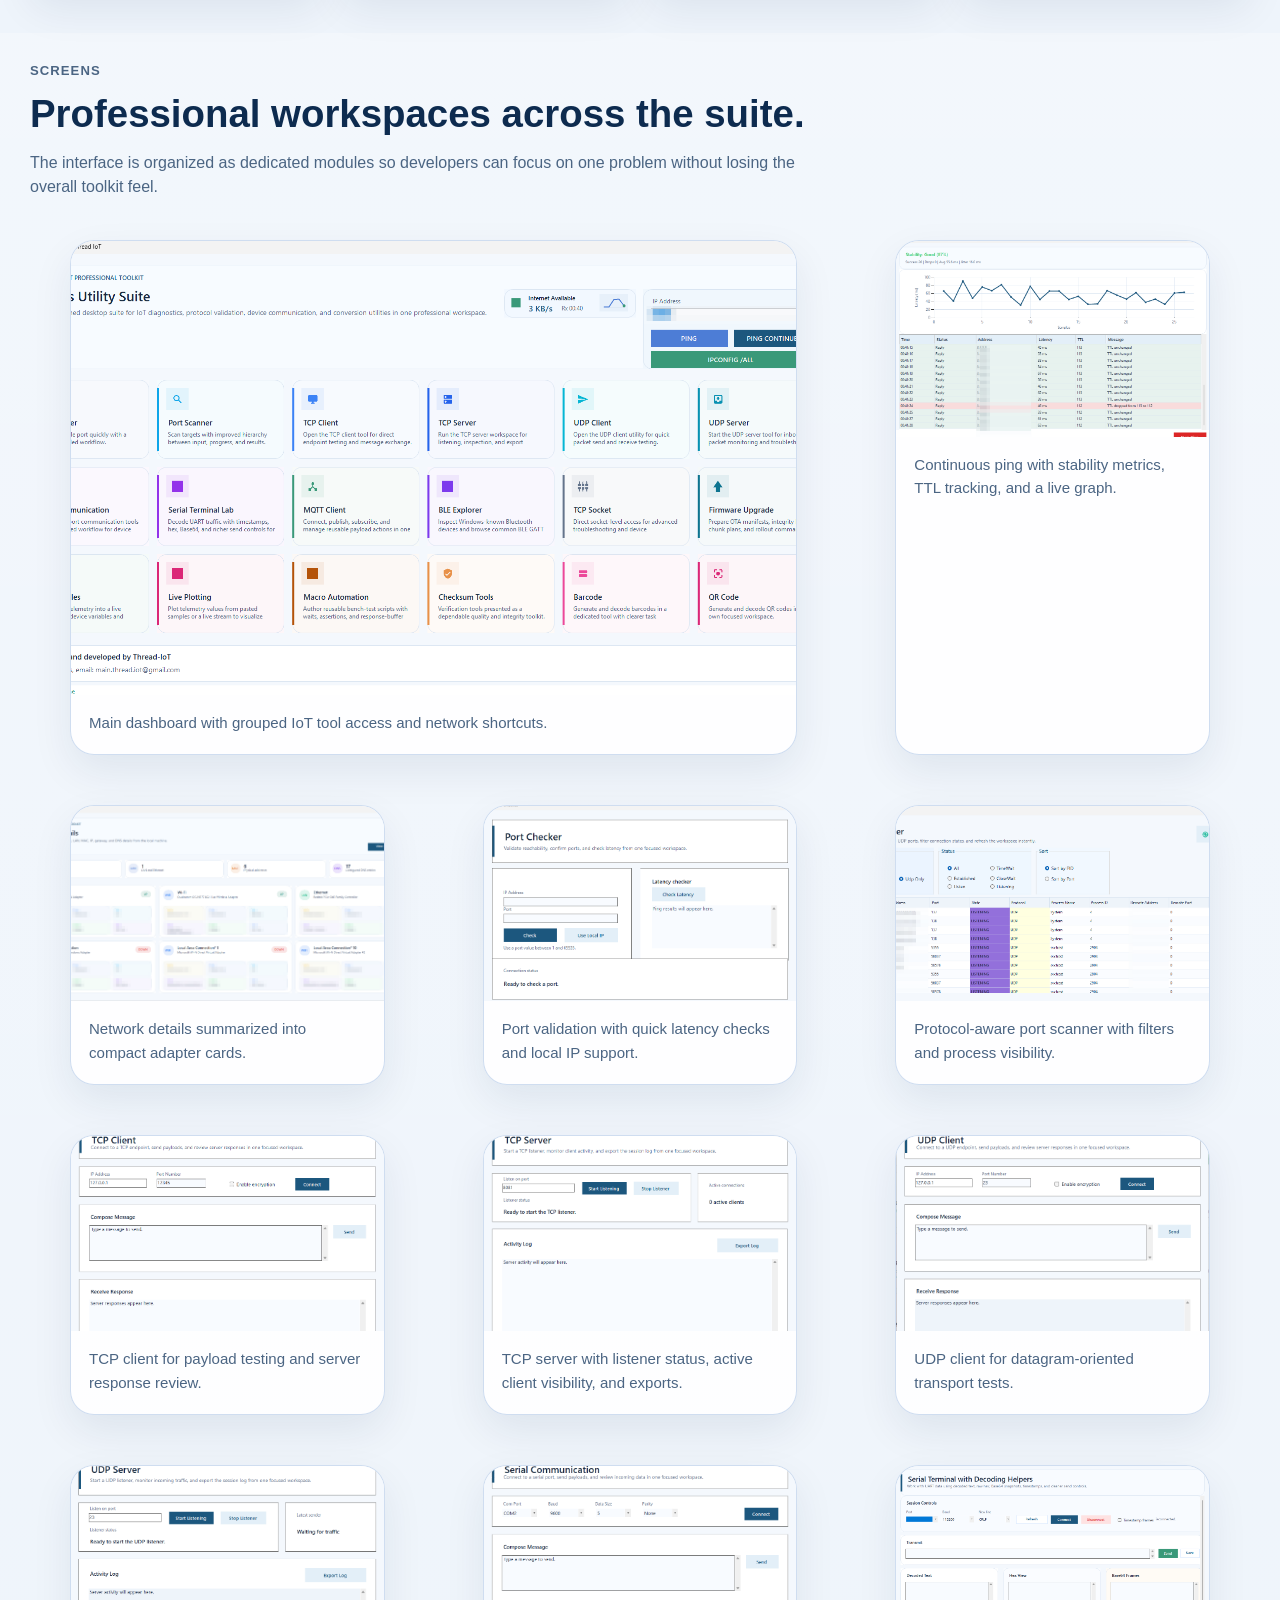
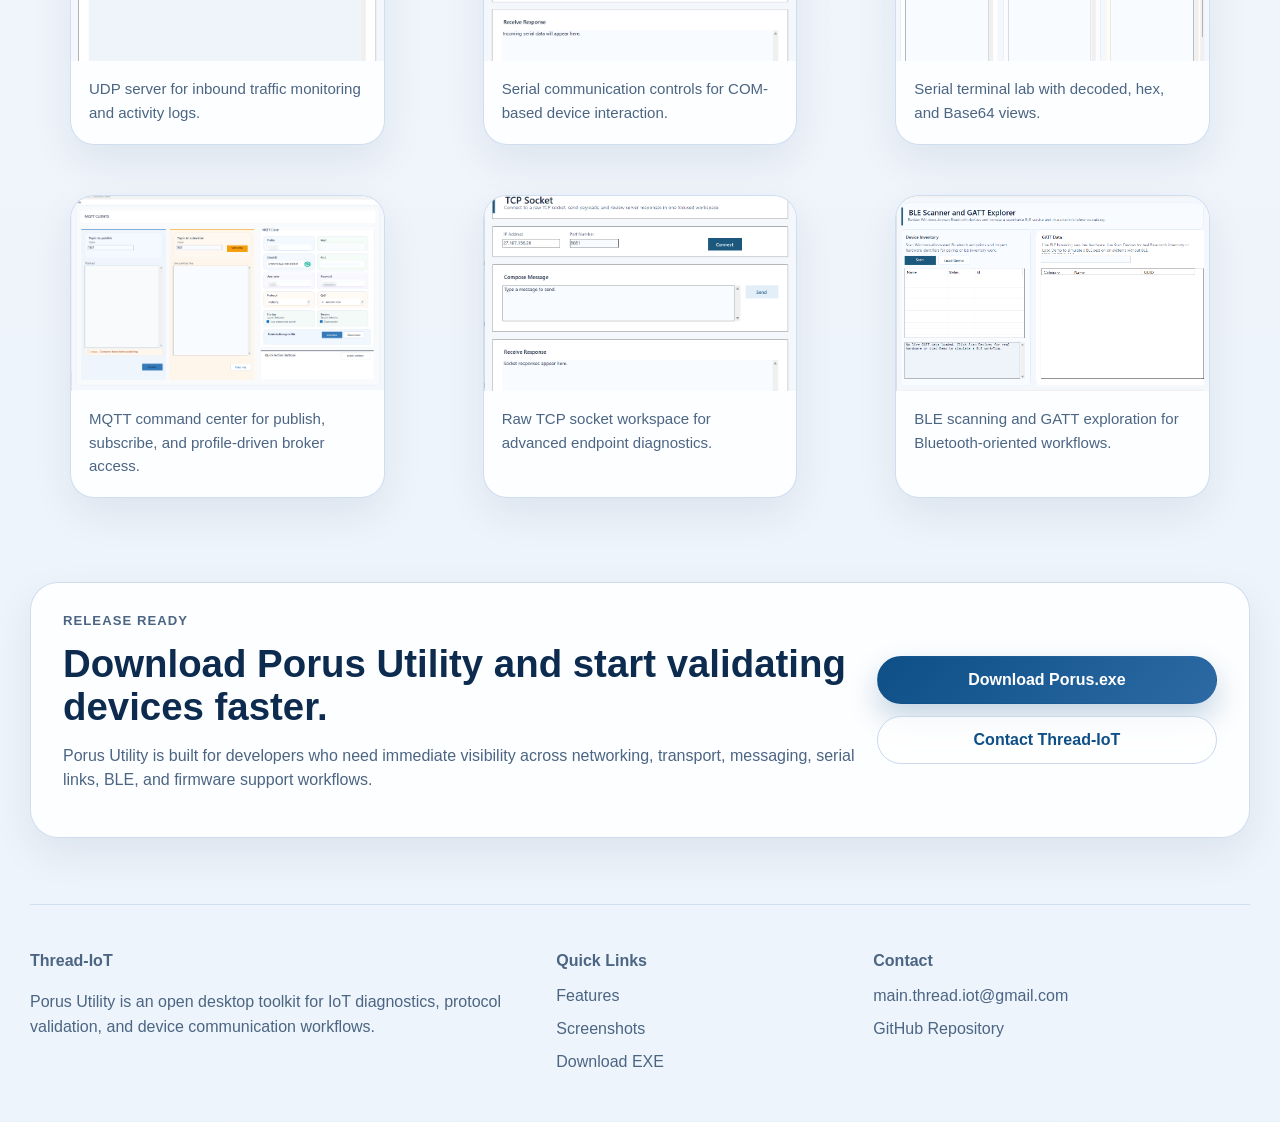
==== commit 5a3e2f7c: "Remove duplicate Google Analytics script Removed duplicate Google Analytics script from index.html." ====
--- a/index.html
+++ b/index.html
@@ -1,6 +1,13 @@
 <!DOCTYPE html>
 <html lang="en">
 <head>
+  <script>
+  window.dataLayer = window.dataLayer || [];
+  function gtag(){dataLayer.push(arguments);}
+  gtag('js', new Date());
+
+  gtag('config', 'G-HFD29YX2C5');
+</script>
   <meta charset="utf-8">
   <meta name="viewport" content="width=device-width, initial-scale=1">
   <title>Porus Utility | Thread-IoT IoT Diagnostics and Protocol Toolkit</title>
@@ -25,13 +32,7 @@
   <link rel="stylesheet" href="./styles.css">
   <!-- Google tag (gtag.js) -->
 <script async src="https://www.googletagmanager.com/gtag/js?id=G-HFD29YX2C5"></script>
-<script>
-  window.dataLayer = window.dataLayer || [];
-  function gtag(){dataLayer.push(arguments);}
-  gtag('js', new Date());
-
-  gtag('config', 'G-HFD29YX2C5');
-</script>
+
   <script type="application/ld+json">
   {
     "@context": "https://schema.org",
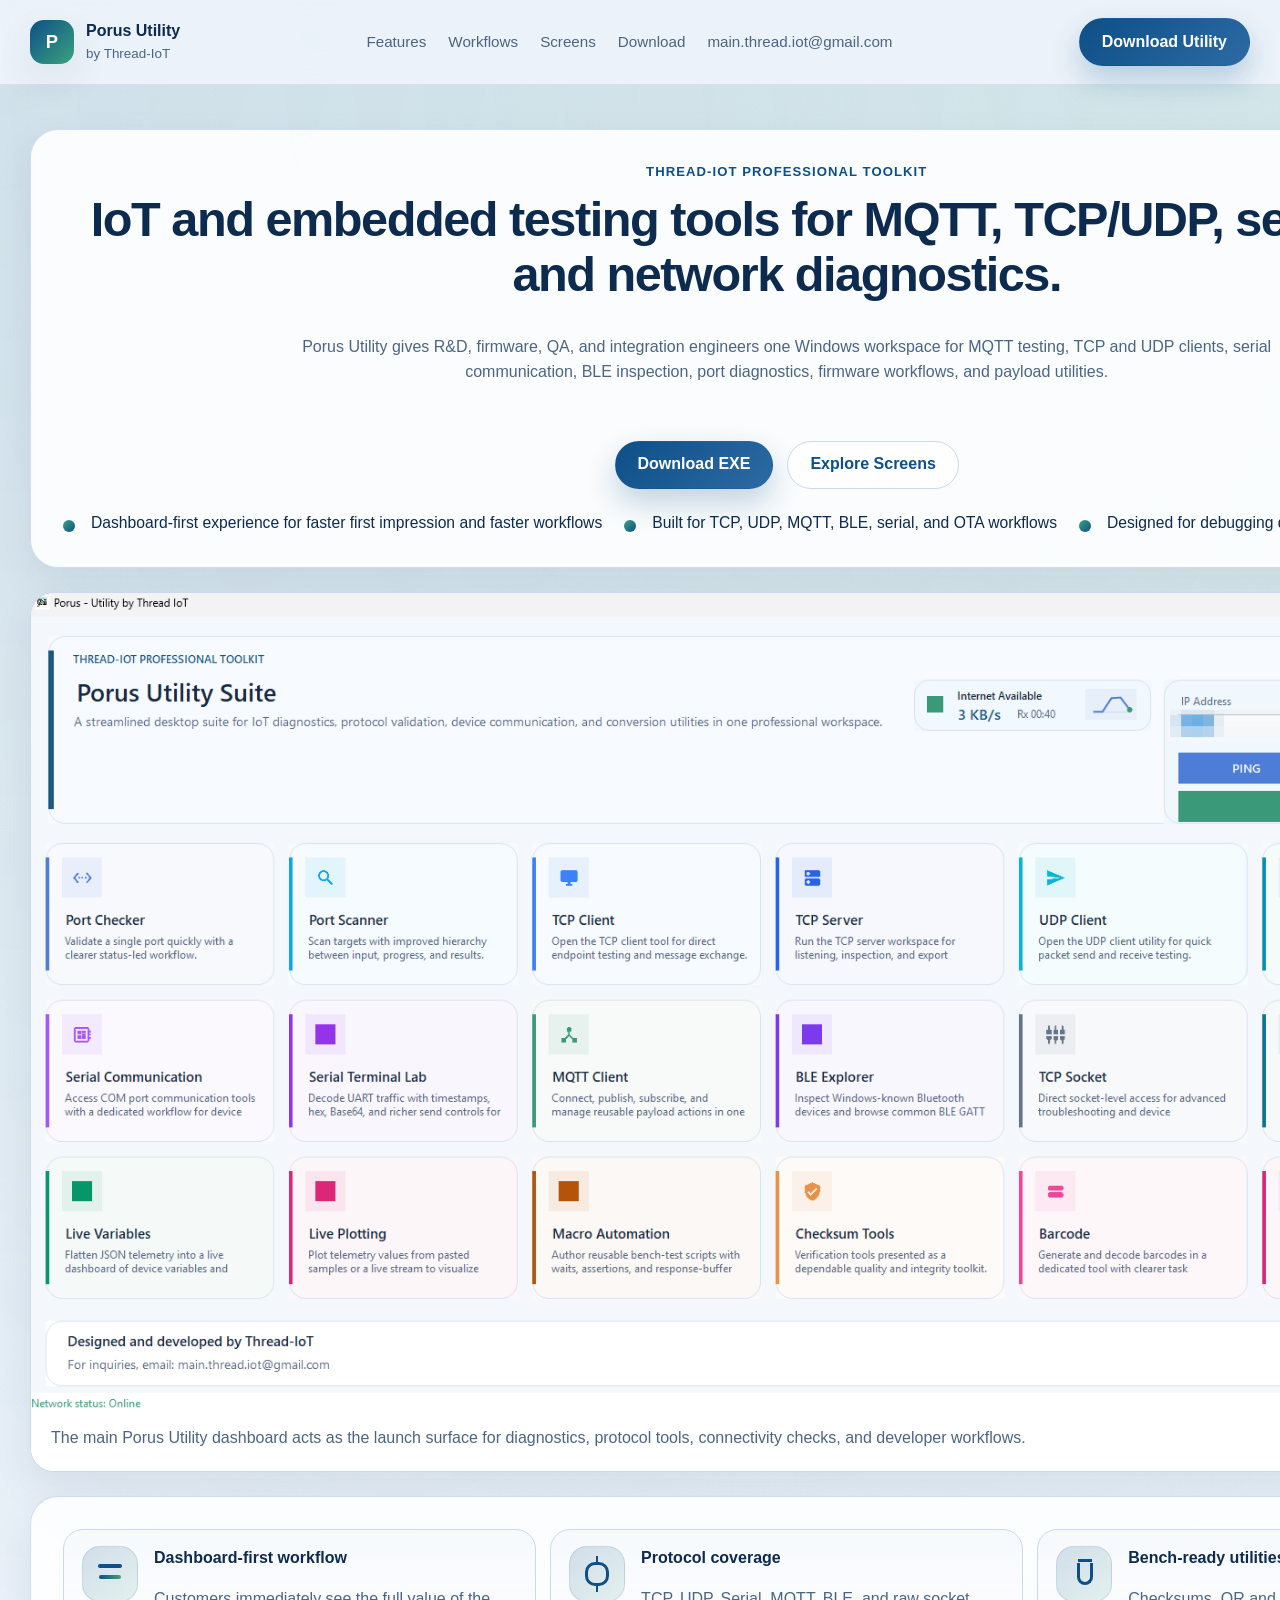
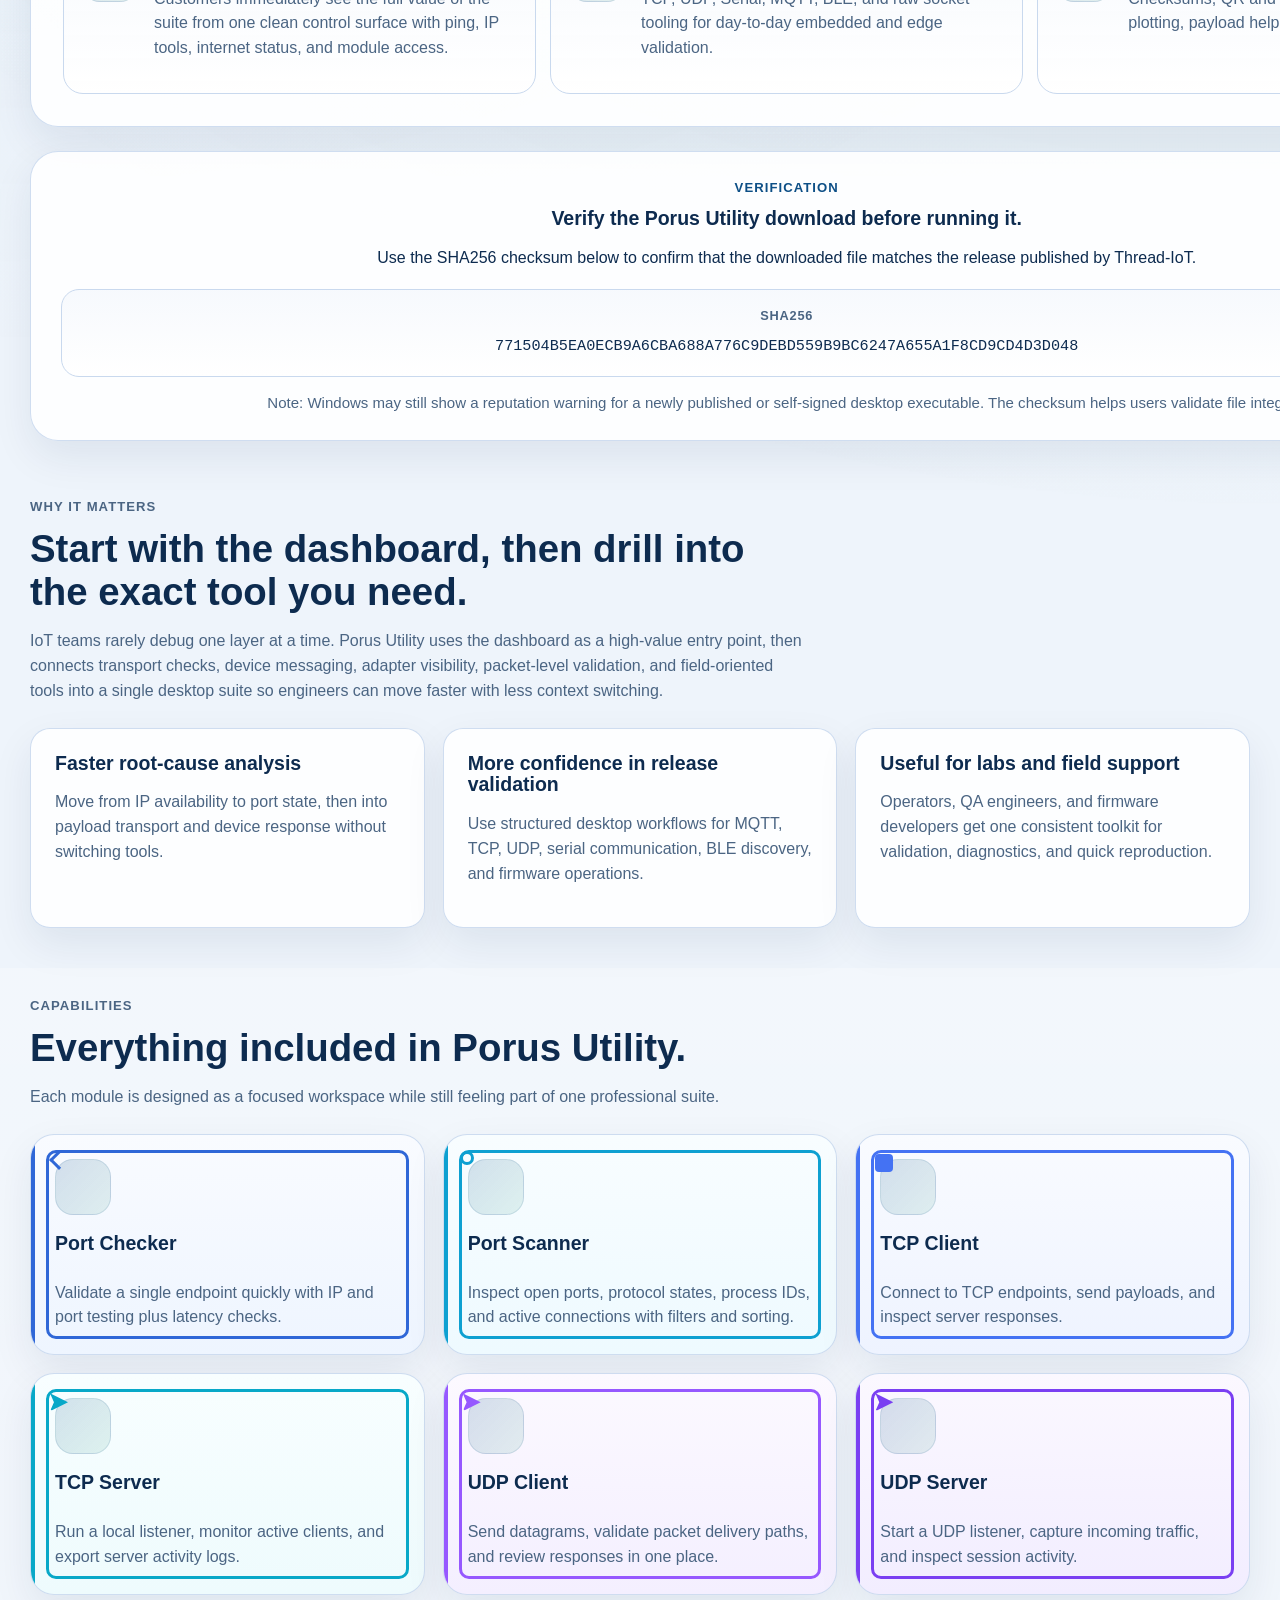
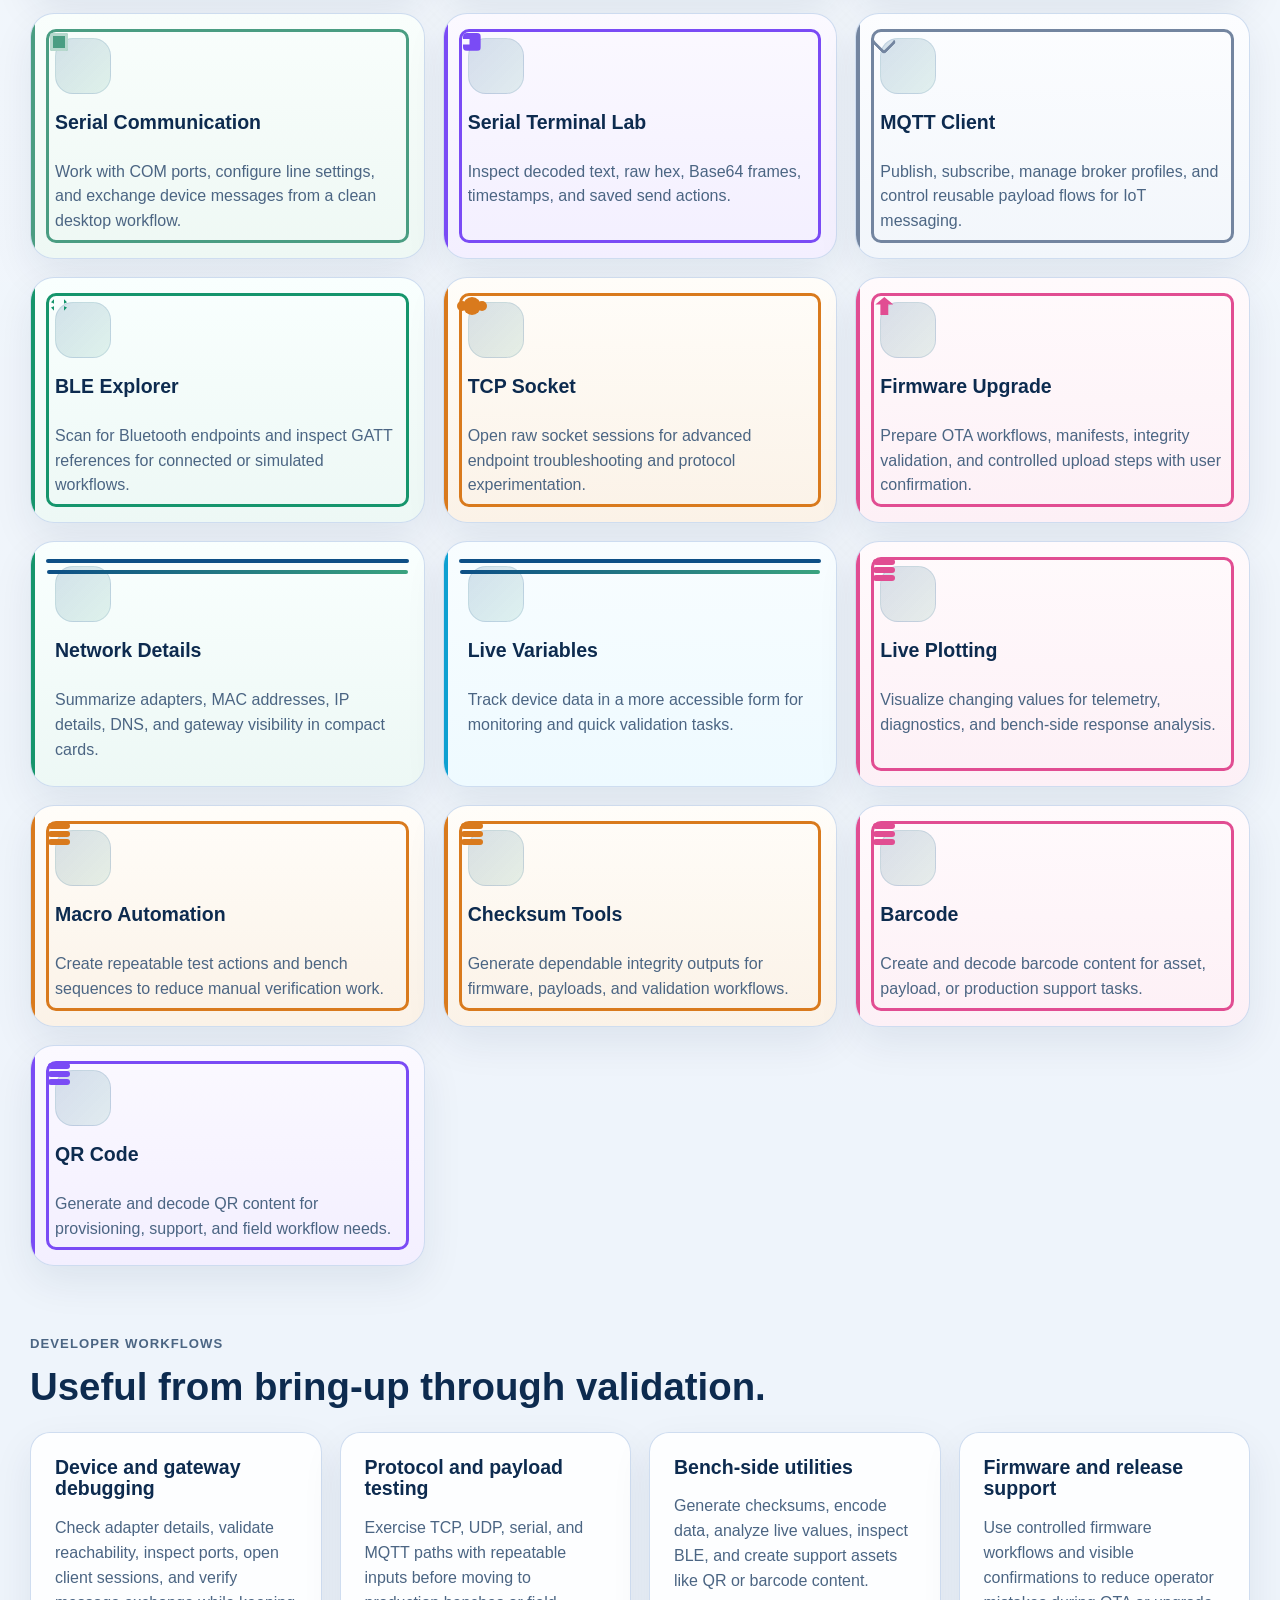
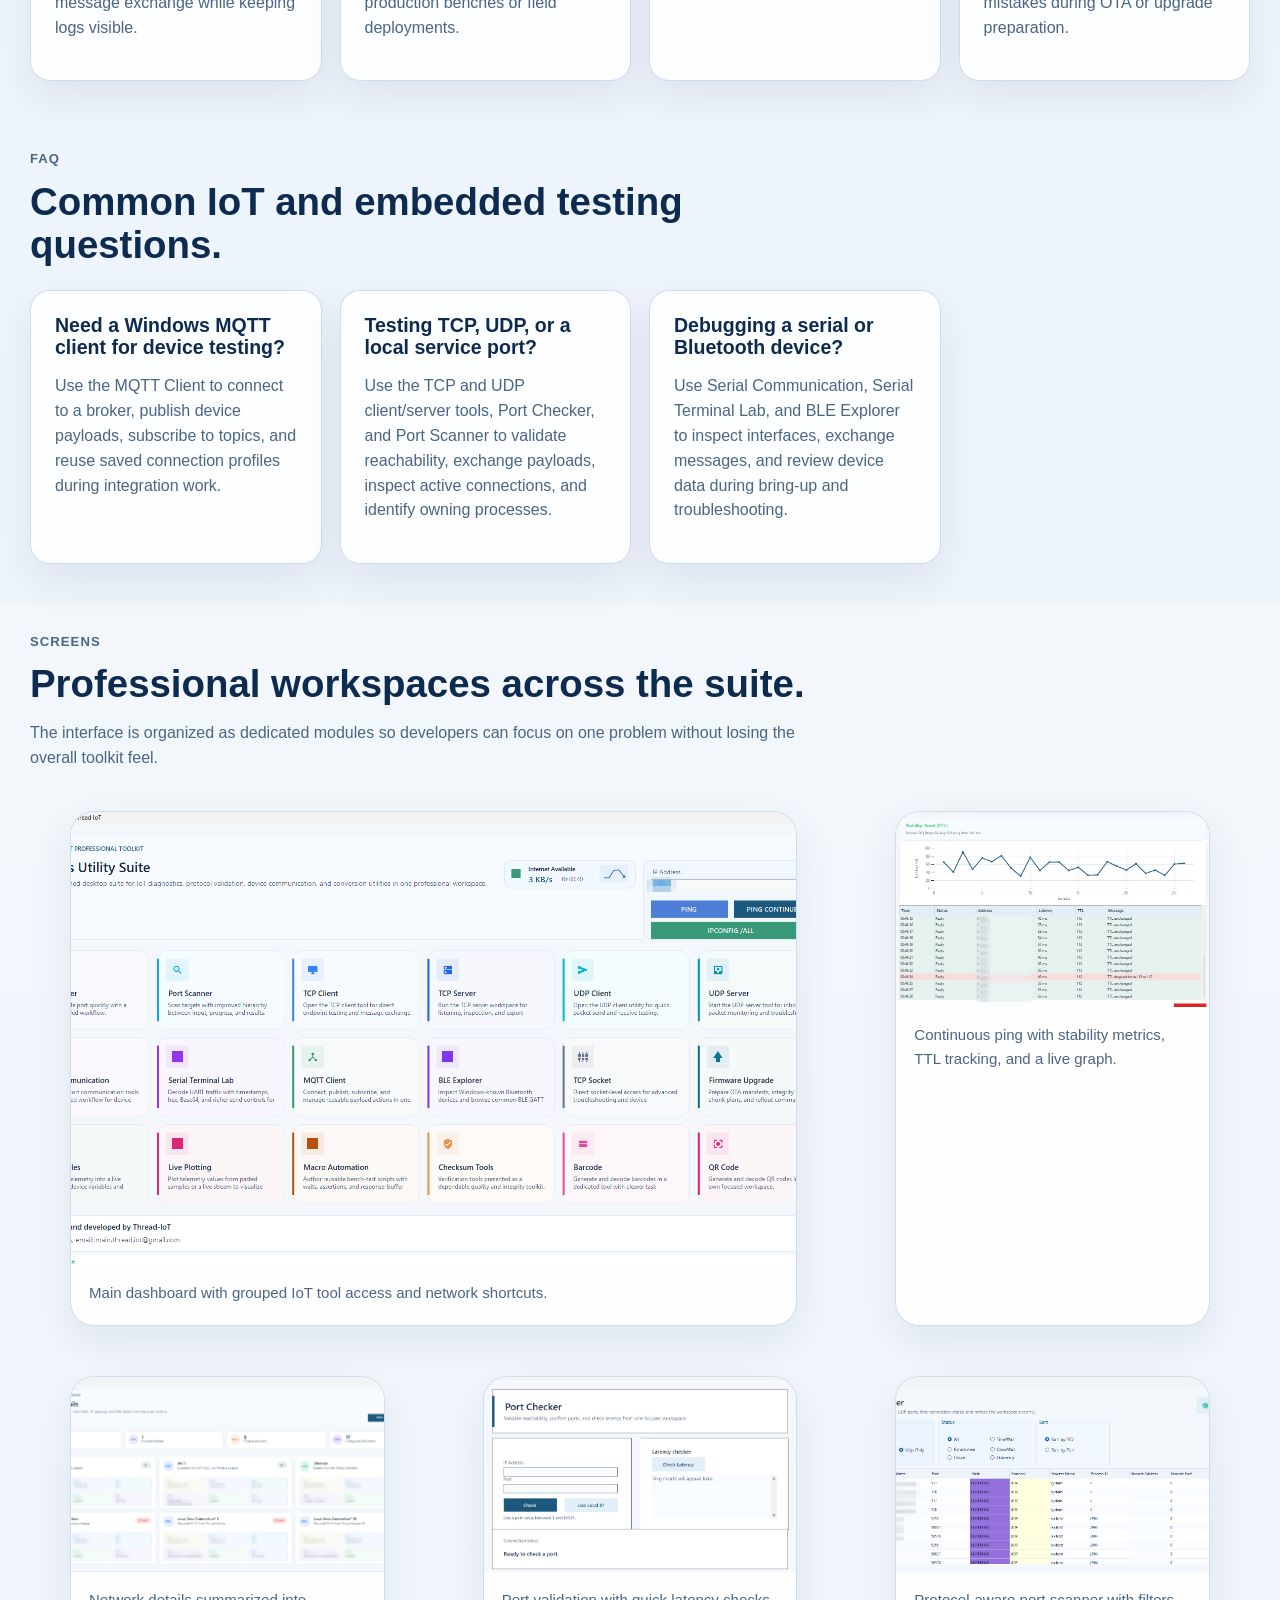
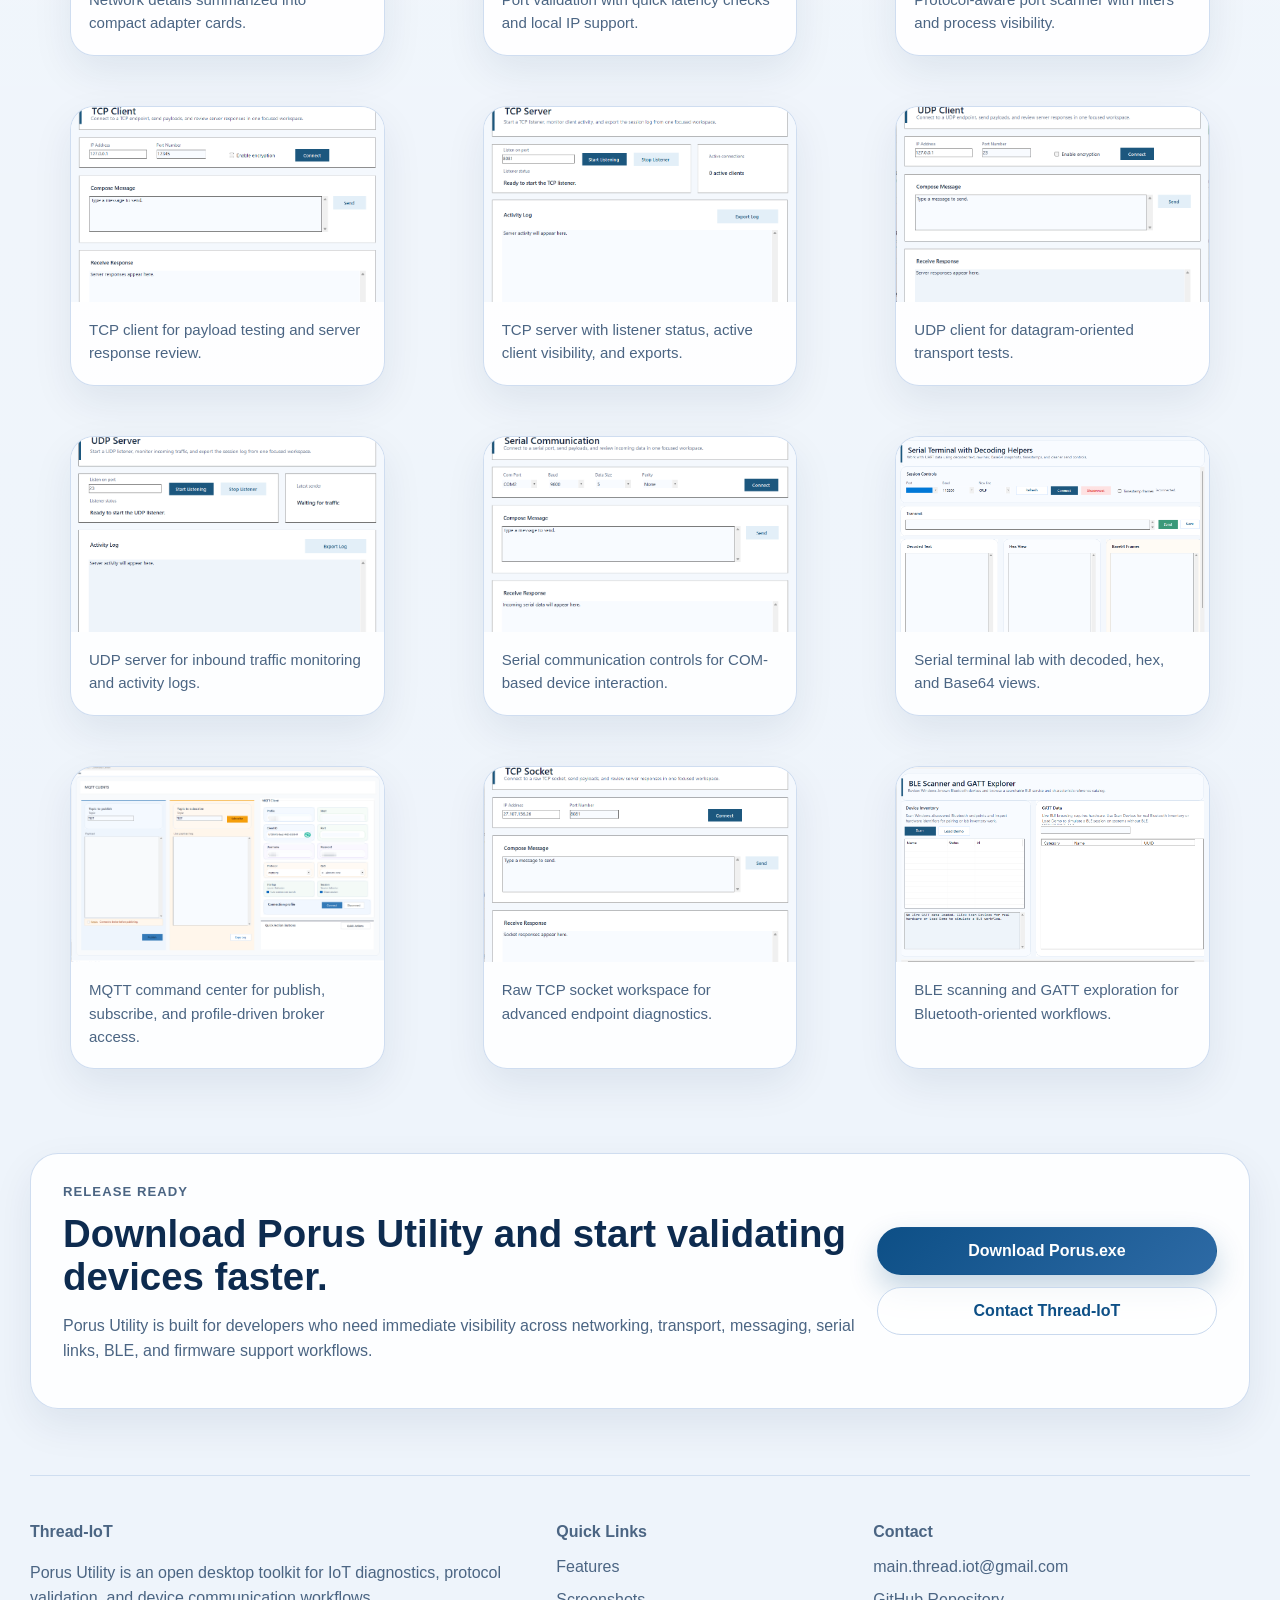
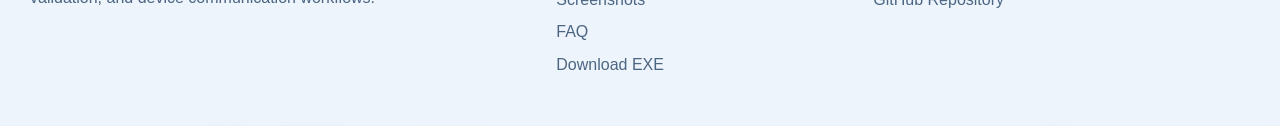
==== commit e4ac9847: "Add files via upload" ====
--- a/index.html
+++ b/index.html
@@ -1,58 +1,79 @@
 <!DOCTYPE html>
 <html lang="en">
 <head>
-  <script>
-  window.dataLayer = window.dataLayer || [];
-  function gtag(){dataLayer.push(arguments);}
-  gtag('js', new Date());
-
-  gtag('config', 'G-HFD29YX2C5');
-</script>
   <meta charset="utf-8">
   <meta name="viewport" content="width=device-width, initial-scale=1">
-  <title>Porus Utility | Thread-IoT IoT Diagnostics and Protocol Toolkit</title>
-  <meta name="description" content="Porus Utility by Thread-IoT is a Windows desktop toolkit for IoT developers with port scanning, TCP and UDP tools, MQTT workflows, BLE exploration, serial diagnostics, network analysis, firmware upgrade support, live plotting, checksum tools, barcode, and QR utilities.">
-  <meta name="keywords" content="Porus Utility, Porus, Thread-IoT, IoT developer tools, MQTT client, port scanner, TCP client, UDP client, serial communication, BLE explorer, firmware upgrade utility, network diagnostics">
+  <title>Porus Utility | MQTT, TCP/UDP, Serial & IoT Testing Toolkit</title>
+  <meta name="description" content="Porus Utility is a free Windows toolkit for IoT and embedded developers: MQTT client, TCP/UDP testing, serial terminal, port scanner, BLE explorer, firmware validation, network diagnostics, checksums, QR and barcode tools.">
+  <meta name="keywords" content="IoT testing toolkit, embedded developer tools, MQTT client Windows, TCP client, UDP client, serial terminal, COM port tester, port scanner, BLE explorer, firmware validation, network diagnostics">
   <meta name="author" content="Thread-IoT">
   <meta name="robots" content="index, follow, max-image-preview:large">
   <meta name="theme-color" content="#0b2d52">
   <meta property="og:type" content="website">
-  <meta property="og:title" content="Porus Utility by Thread-IoT">
-  <meta property="og:description" content="A professional Windows toolkit for IoT diagnostics, protocol testing, MQTT, serial, BLE, networking, firmware workflows, and data utilities.">
+  <meta property="og:title" content="Porus Utility | IoT & Embedded Testing Toolkit">
+  <meta property="og:description" content="A free Windows toolkit for MQTT, TCP/UDP, serial, BLE, port diagnostics, firmware validation, and IoT device testing.">
   <meta property="og:url" content="https://mainthreadiot.github.io/porus/">
   <link rel="canonical" href="https://mainthreadiot.github.io/porus/">
   <meta property="og:image" content="https://mainthreadiot.github.io/porus/assets/screenshots/dashboard.png">
   <meta property="og:image:alt" content="Porus Utility dashboard screenshot">
   <meta name="twitter:card" content="summary_large_image">
-  <meta name="twitter:title" content="Porus Utility by Thread-IoT">
-  <meta name="twitter:description" content="One Windows utility suite for network diagnostics, port validation, serial testing, BLE, MQTT, OTA workflows, and developer tooling.">
+  <meta name="twitter:title" content="Porus Utility | IoT & Embedded Testing Toolkit">
+  <meta name="twitter:description" content="Free Windows tools for MQTT, TCP/UDP, serial, BLE, port diagnostics, firmware validation, and IoT testing.">
   <meta name="twitter:image" content="https://mainthreadiot.github.io/porus/assets/screenshots/dashboard.png">
   <link rel="icon" href="./assets/favicon.svg" type="image/svg+xml">
   <link rel="manifest" href="./site.webmanifest">
   <link rel="stylesheet" href="./styles.css">
-  <!-- Google tag (gtag.js) -->
-<script async src="https://www.googletagmanager.com/gtag/js?id=G-HFD29YX2C5"></script>
-
+  <script async src="https://www.googletagmanager.com/gtag/js?id=G-HFD29YX2C5"></script>
+  <script>
+    window.dataLayer = window.dataLayer || [];
+    function gtag(){dataLayer.push(arguments);}
+    gtag('js', new Date());
+    gtag('config', 'G-HFD29YX2C5');
+  </script>
   <script type="application/ld+json">
   {
     "@context": "https://schema.org",
-    "@type": "SoftwareApplication",
-    "name": "Porus Utility",
-    "applicationCategory": "DeveloperApplication",
-    "operatingSystem": "Windows",
-    "description": "Porus Utility by Thread-IoT is a desktop toolkit for IoT developers covering network diagnostics, TCP and UDP testing, MQTT workflows, BLE exploration, serial communication, firmware upgrade support, and device data utilities.",
-    "creator": {
-      "@type": "Organization",
-      "name": "Thread-IoT",
-      "url": "https://mainthreadiot.github.io/porus/"
-    },
-    "downloadUrl": "https://mainthreadiot.github.io/porus/downloads/Porus.exe",
-    "softwareVersion": "1.0.0",
-    "offers": {
-      "@type": "Offer",
-      "price": "0",
-      "priceCurrency": "USD"
-    }
+    "@graph": [
+      {
+        "@type": "Organization",
+        "name": "Thread-IoT",
+        "url": "https://mainthreadiot.github.io/porus/",
+        "email": "main.thread.iot@gmail.com"
+      },
+      {
+        "@type": "SoftwareApplication",
+        "name": "Porus Utility",
+        "applicationCategory": "DeveloperApplication",
+        "operatingSystem": "Windows 10 or later",
+        "description": "Free Windows toolkit for IoT and embedded developers with MQTT, TCP/UDP, serial, BLE, port diagnostics, firmware validation, and data utilities.",
+        "creator": { "@type": "Organization", "name": "Thread-IoT" },
+        "url": "https://mainthreadiot.github.io/porus/",
+        "downloadUrl": "https://mainthreadiot.github.io/porus/downloads/Porus.exe",
+        "softwareVersion": "1.0.0",
+        "offers": { "@type": "Offer", "price": "0", "priceCurrency": "USD" },
+        "featureList": "MQTT client, TCP client and server, UDP client and server, serial terminal, port checker, port scanner, BLE explorer, firmware validation, checksum tools, QR and barcode tools"
+      },
+      {
+        "@type": "FAQPage",
+        "mainEntity": [
+          {
+            "@type": "Question",
+            "name": "What is Porus Utility used for?",
+            "acceptedAnswer": { "@type": "Answer", "text": "Porus Utility helps IoT and embedded developers test MQTT, TCP, UDP, serial communication, BLE connectivity, ports, firmware workflows, and device payloads from one Windows desktop application." }
+          },
+          {
+            "@type": "Question",
+            "name": "Does Porus Utility include an MQTT client and serial terminal?",
+            "acceptedAnswer": { "@type": "Answer", "text": "Yes. Porus Utility includes MQTT publish and subscribe workflows, plus serial communication and terminal tools for COM-port device testing." }
+          },
+          {
+            "@type": "Question",
+            "name": "Which operating systems are supported?",
+            "acceptedAnswer": { "@type": "Answer", "text": "Porus Utility is a Windows desktop application designed for Windows 10 or later with .NET Framework 4.6.2 or later." }
+          }
+        ]
+      }
+    ]
   }
   </script>
 </head>
@@ -82,12 +103,17 @@
       <div class="container hero-stack">
         <div class="hero-copy">
           <p class="eyebrow">Thread-IoT Professional Toolkit</p>
-          <h1 class="hero-title-full">The Porus Utility dashboard puts your entire IoT lab on one screen.</h1>
+          <h1 class="hero-title-full">IoT and embedded testing tools for MQTT, TCP/UDP, serial, BLE, and network diagnostics.</h1>
           <div class="hero-copy-grid">
             <div class="hero-copy-main">
-              <p class="hero-text">Lead with the dashboard, move into any tool in one click, and keep network diagnostics, protocol testing, MQTT, serial labs, BLE inspection, firmware workflows, and payload utilities inside one professional Windows workspace.</p>
+              <p class="hero-text">Porus Utility gives R&amp;D, firmware, QA, and integration engineers one Windows workspace for MQTT testing, TCP and UDP clients, serial communication, BLE inspection, port diagnostics, firmware workflows, and payload utilities.</p>
             </div>
-        
+            <div class="hero-copy-side">
+            <div class="hero-actions">
+                <a class="button button-primary" href="./downloads/Porus.exe" download>Download EXE</a>
+                <a class="button button-secondary" href="#screens">Explore Screens</a>
+              </div>
+            </div>
           </div>
           <ul class="hero-points">
             <li>Dashboard-first experience for faster first impression and faster workflows</li>
@@ -293,6 +319,29 @@
       </div>
     </section>
 
+    <section class="section" id="faq">
+      <div class="container">
+        <div class="section-heading">
+          <p class="eyebrow">FAQ</p>
+          <h2>Common IoT and embedded testing questions.</h2>
+        </div>
+        <div class="workflow-grid">
+          <article class="workflow-card">
+            <h3>Need a Windows MQTT client for device testing?</h3>
+            <p>Use the MQTT Client to connect to a broker, publish device payloads, subscribe to topics, and reuse saved connection profiles during integration work.</p>
+          </article>
+          <article class="workflow-card">
+            <h3>Testing TCP, UDP, or a local service port?</h3>
+            <p>Use the TCP and UDP client/server tools, Port Checker, and Port Scanner to validate reachability, exchange payloads, inspect active connections, and identify owning processes.</p>
+          </article>
+          <article class="workflow-card">
+            <h3>Debugging a serial or Bluetooth device?</h3>
+            <p>Use Serial Communication, Serial Terminal Lab, and BLE Explorer to inspect interfaces, exchange messages, and review device data during bring-up and troubleshooting.</p>
+          </article>
+        </div>
+      </div>
+    </section>
+
     <section class="section section-tinted" id="screens">
       <div class="container">
         <div class="section-heading">
@@ -386,6 +435,7 @@
         <p class="footer-title">Quick Links</p>
         <a href="#features">Features</a>
         <a href="#screens">Screenshots</a>
+        <a href="#faq">FAQ</a>
         <a href="./downloads/Porus.exe" download>Download EXE</a>
       </div>
       <div>
